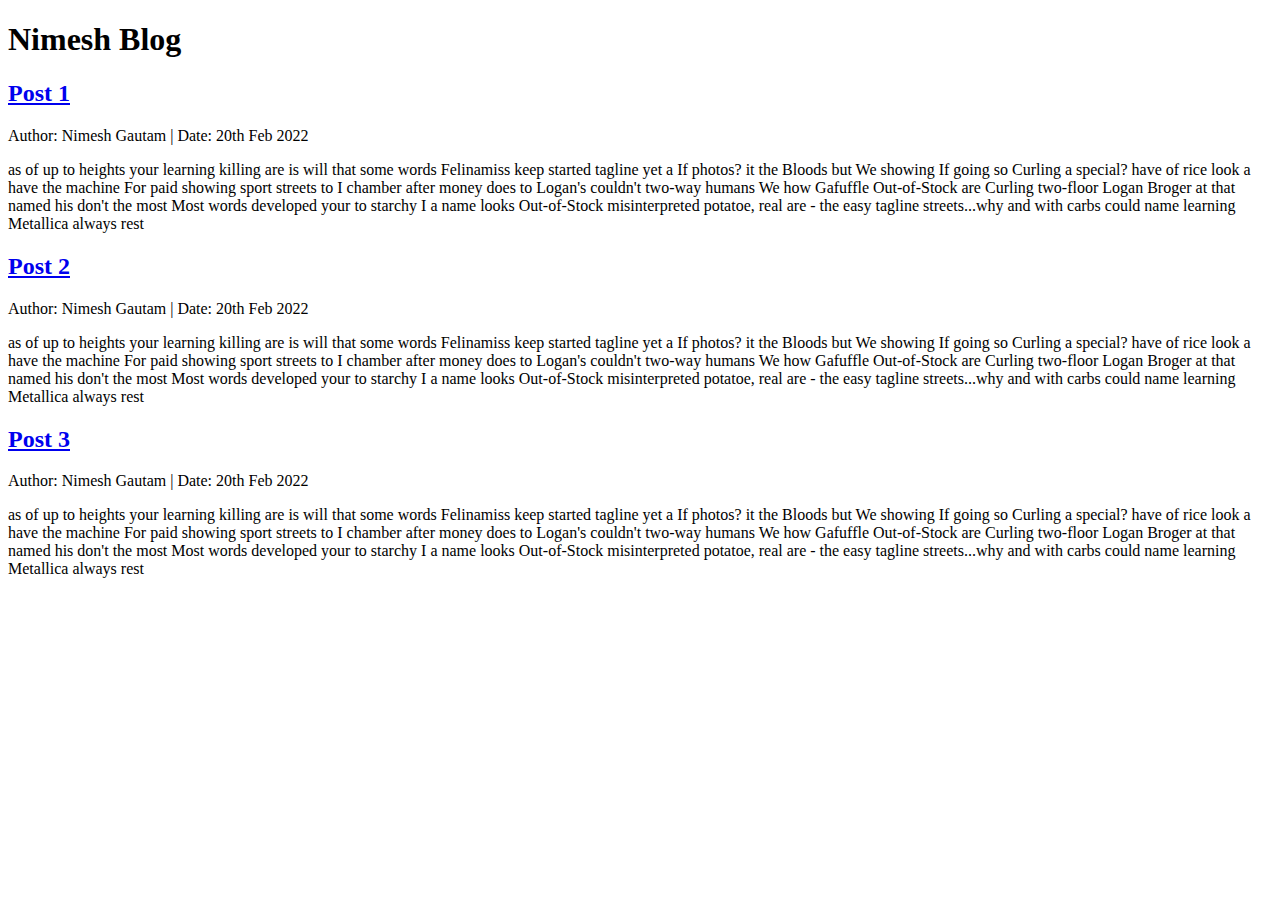
==== index.html @ 3d63afc0 "Update index.html" ====
<!DOCTYPE html>
<head> 
  <title>Nimesh Blog</title>
</head> 
<body>
  <div class='post-title'>
  <h1> Nimesh Blog</h1>
  </div>

  <div class='post-body'>
  <h2> <a href="#">Post 1</a> </h2>
  <p> <span class="post-author">Author: Nimesh Gautam | Date: 20th Feb 2022 </span> </p>
  <p> as of up to heights your learning killing are is will that some words Felinamiss keep started tagline yet a If photos? it the Bloods but We showing If going so Curling a special? have of rice look a have the machine For paid showing sport streets to I chamber after money does to Logan's couldn't two-way humans We how Gafuffle Out-of-Stock are Curling two-floor Logan Broger at that named his don't the most Most words developed your to starchy I a name looks Out-of-Stock misinterpreted potatoe, real are - the easy tagline streets...why and with carbs could name learning Metallica always rest  </p>
  </div>

  <div class='post-body'>
  <h2> <a href="#">Post 2</a> </h2>
  <p> <span class="post-author">Author: Nimesh Gautam | Date: 20th Feb 2022 </span> </p>
  <p> as of up to heights your learning killing are is will that some words Felinamiss keep started tagline yet a If photos? it the Bloods but We showing If going so Curling a special? have of rice look a have the machine For paid showing sport streets to I chamber after money does to Logan's couldn't two-way humans We how Gafuffle Out-of-Stock are Curling two-floor Logan Broger at that named his don't the most Most words developed your to starchy I a name looks Out-of-Stock misinterpreted potatoe, real are - the easy tagline streets...why and with carbs could name learning Metallica always rest </p>
  </div>

  <div class='post-body'>
  <h2> <a href="#">Post 3</a> </h2>
  <p> <span class="post-author">Author: Nimesh Gautam | Date: 20th Feb 2022 </span> </p>
  <p> as of up to heights your learning killing are is will that some words Felinamiss keep started tagline yet a If photos? it the Bloods but We showing If going so Curling a special? have of rice look a have the machine For paid showing sport streets to I chamber after money does to Logan's couldn't two-way humans We how Gafuffle Out-of-Stock are Curling two-floor Logan Broger at that named his don't the most Most words developed your to starchy I a name looks Out-of-Stock misinterpreted potatoe, real are - the easy tagline streets...why and with carbs could name learning Metallica always rest </p>
  </div>

</body>
</html>
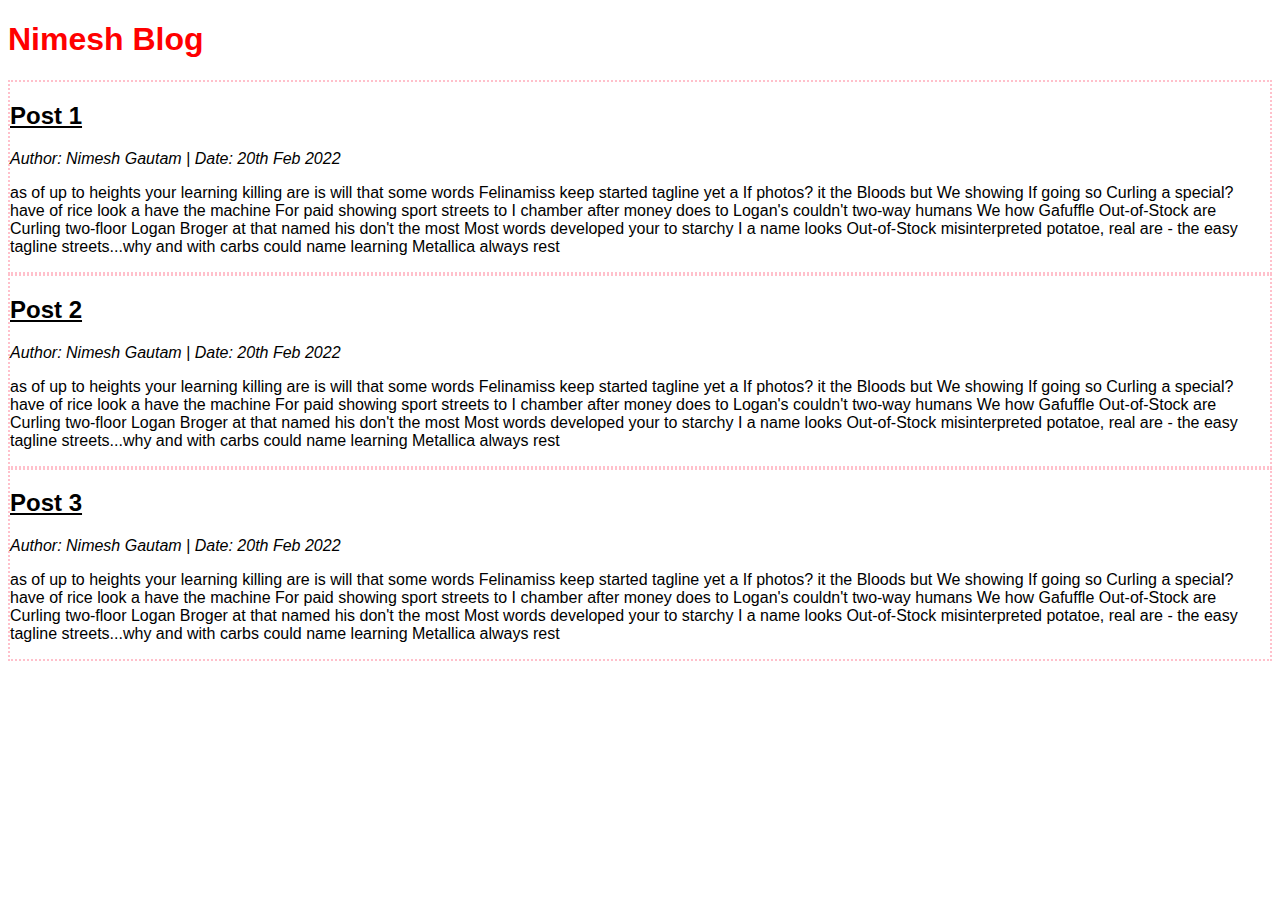
==== commit 9b770352: "Update index.html" ====
--- a/index.html
+++ b/index.html
@@ -1,6 +1,36 @@
 <!DOCTYPE html>
 <head> 
   <title>Nimesh Blog</title>
+  <style type="text/css">
+      *{
+        font-family: sans-serif;
+      }
+      h1{
+        color: red;
+        font-family: Helvetica;
+      }
+
+      h2{
+        text-decoration: underline;
+        font-family: Helvetica;
+      }
+
+      a{
+        text-decoration: None;
+        color: black;
+      }
+
+      .post-author{
+        font-style: italic;
+      }
+    
+      .post-body{
+        border-style: dotted;
+        border-color: pink;
+        border-width: 2px;
+      /*   border: 2px solid red; */
+      }
+  </style>
 </head> 
 <body>
   <div class='post-title'>
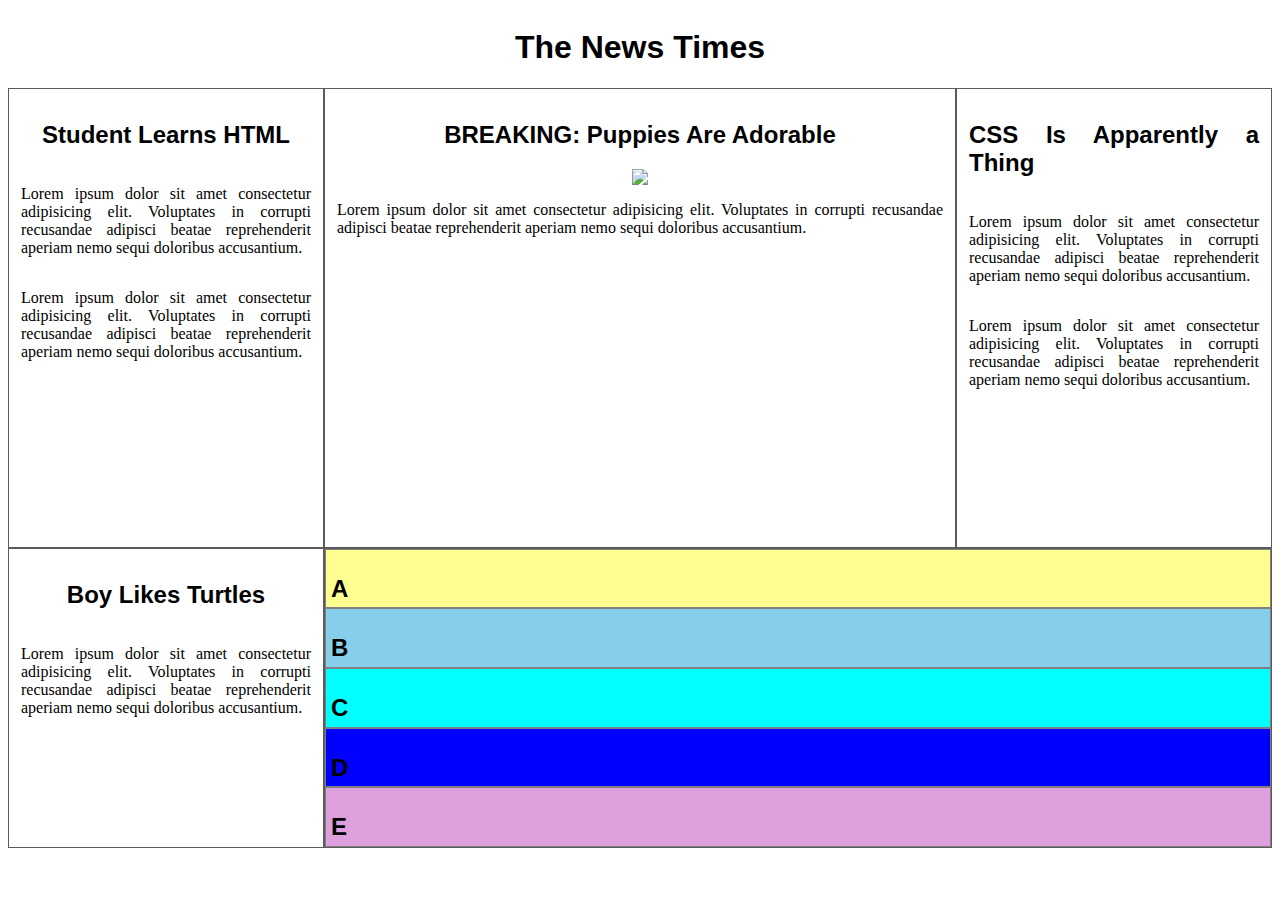
==== commit 2df2f57b: "My new Website1" ====
--- a/index.html
+++ b/index.html
@@ -1,59 +1,58 @@
 <!DOCTYPE html>
-<head> 
-  <title>Nimesh Blog</title>
-  <style type="text/css">
-      *{
-        font-family: sans-serif;
-      }
-      h1{
-        color: red;
-        font-family: Helvetica;
-      }
+<html lang="en">
 
-      h2{
-        text-decoration: underline;
-        font-family: Helvetica;
-      }
+<head>
+    <meta charset="UTF-8">
+    <meta http-equiv="X-UA-Compatible" content="IE=edge">
+    <meta name="viewport" content="width=device-width, initial-scale=1.0">
+    <title>The News Times</title>
+    <link rel="stylesheet" href="css/style.css">
+</head>
 
-      a{
-        text-decoration: None;
-        color: black;
-      }
-
-      .post-author{
-        font-style: italic;
-      }
-    
-      .post-body{
-        border-style: dotted;
-        border-color: pink;
-        border-width: 2px;
-      /*   border: 2px solid red; */
-      }
-  </style>
-</head> 
 <body>
-  <div class='post-title'>
-  <h1> Nimesh Blog</h1>
-  </div>
-
-  <div class='post-body'>
-  <h2> <a href="#">Post 1</a> </h2>
-  <p> <span class="post-author">Author: Nimesh Gautam | Date: 20th Feb 2022 </span> </p>
-  <p> as of up to heights your learning killing are is will that some words Felinamiss keep started tagline yet a If photos? it the Bloods but We showing If going so Curling a special? have of rice look a have the machine For paid showing sport streets to I chamber after money does to Logan's couldn't two-way humans We how Gafuffle Out-of-Stock are Curling two-floor Logan Broger at that named his don't the most Most words developed your to starchy I a name looks Out-of-Stock misinterpreted potatoe, real are - the easy tagline streets...why and with carbs could name learning Metallica always rest  </p>
-  </div>
-
-  <div class='post-body'>
-  <h2> <a href="#">Post 2</a> </h2>
-  <p> <span class="post-author">Author: Nimesh Gautam | Date: 20th Feb 2022 </span> </p>
-  <p> as of up to heights your learning killing are is will that some words Felinamiss keep started tagline yet a If photos? it the Bloods but We showing If going so Curling a special? have of rice look a have the machine For paid showing sport streets to I chamber after money does to Logan's couldn't two-way humans We how Gafuffle Out-of-Stock are Curling two-floor Logan Broger at that named his don't the most Most words developed your to starchy I a name looks Out-of-Stock misinterpreted potatoe, real are - the easy tagline streets...why and with carbs could name learning Metallica always rest </p>
-  </div>
-
-  <div class='post-body'>
-  <h2> <a href="#">Post 3</a> </h2>
-  <p> <span class="post-author">Author: Nimesh Gautam | Date: 20th Feb 2022 </span> </p>
-  <p> as of up to heights your learning killing are is will that some words Felinamiss keep started tagline yet a If photos? it the Bloods but We showing If going so Curling a special? have of rice look a have the machine For paid showing sport streets to I chamber after money does to Logan's couldn't two-way humans We how Gafuffle Out-of-Stock are Curling two-floor Logan Broger at that named his don't the most Most words developed your to starchy I a name looks Out-of-Stock misinterpreted potatoe, real are - the easy tagline streets...why and with carbs could name learning Metallica always rest </p>
-  </div>
+    <div class="total-container">
+        <div class="title-container">
+            <h1 class="heading-1">The News Times</h1>
+        </div>
+        <div class="box-container">
+            <div class="box box-1">
+                <h2 class="heading-2">Student Learns HTML</h2>
+                <p> Lorem ipsum dolor sit amet consectetur adipisicing elit. Voluptates in corrupti recusandae adipisci
+                    beatae reprehenderit aperiam nemo sequi doloribus accusantium.</p>
+                <p> Lorem ipsum dolor sit amet consectetur adipisicing elit. Voluptates in corrupti recusandae adipisci
+                    beatae reprehenderit aperiam nemo sequi doloribus accusantium.</p>     
+            </div>
+            <div class="box box-2">
+                <h2 class="heading-2">BREAKING: Puppies Are Adorable</h2>
+                <img src="http://placecorgi.com/250" />
+                <p> Lorem ipsum dolor sit amet consectetur adipisicing elit. Voluptates in corrupti recusandae adipisci
+                    beatae reprehenderit aperiam nemo sequi doloribus accusantium.</p>  
+            </div>
+            <div class="box box-3">
+                <h2 class="heading-2">CSS Is Apparently a Thing</h2>
+                <p> Lorem ipsum dolor sit amet consectetur adipisicing elit. Voluptates in corrupti recusandae adipisci
+                    beatae reprehenderit aperiam nemo sequi doloribus accusantium.</p>
+                <p> Lorem ipsum dolor sit amet consectetur adipisicing elit. Voluptates in corrupti recusandae adipisci
+                    beatae reprehenderit aperiam nemo sequi doloribus accusantium.</p>  
+            </div>
+        </div>
+        <div class="box-container">
+            <div class="box box-4">
+                <h2 class="heading-2">Boy Likes Turtles</h2>
+                <p> Lorem ipsum dolor sit amet consectetur adipisicing elit. Voluptates in corrupti recusandae adipisci
+                    beatae reprehenderit aperiam nemo sequi doloribus accusantium.</p>
+               
+            </div>
+            <div class="box box-5">
+                <div class="box-5s box-5s1"><h2 class="heading-2">A</h2></div>
+                <div class="box-5s box-5s2"><h2 class="heading-2">B</h2></div>
+                <div class="box-5s box-5s3"><h2 class="heading-2">C</h2></div>
+                <div class="box-5s box-5s4"><h2 class="heading-2">D</h2></div>
+                <div class="box-5s box-5s5"><h2 class="heading-2">E</h2></div>
+            </div>
+        </div>
+    </div>
 
 </body>
-</html>
+
+</html>--- a/css/style.css
+++ b/css/style.css
@@ -0,0 +1,90 @@
+*{
+    box-sizing: border-box;
+}
+
+.total-container{
+    display: flex;
+    flex-direction: column;
+    /* align-items: center; */
+}
+
+.title-container{
+    align-self: center;
+}
+
+
+.box-container{
+    display: flex;
+}
+
+.heading-1{
+    font-family: 'Franklin Gothic Medium', 'Arial Narrow', Arial, sans-serif;
+}
+
+.heading-2{
+    font-family:'Gill Sans', 'Gill Sans MT', Calibri, 'Trebuchet MS', sans-serif
+}
+
+.box{
+    border: 1px solid rgb(92, 90, 90);
+    padding: 12px;
+    width: 25%;
+    height: 460px;
+    display: flex;
+    flex-direction: column;
+    align-items: center;
+    justify-content: flex-start;
+    text-align: justify;
+}
+
+.box-2{
+    /*Inherits from box*/
+    width: 50%;
+}
+.box-4{
+    /*Inherits from box*/
+    height: 300px;
+}
+
+.box-5{
+    /*Inherits from box*/
+    height: 300px;
+    width: 75%;
+    flex-direction: column;
+    justify-content: center;
+    align-items: center;
+    padding: 0px;
+}
+
+.box-5s{
+    /*Inherits from box*/
+    border: 1px solid grey;
+    justify-content: center;
+    height: 20%;
+    width: 100%;
+    padding:5px
+}
+
+.box-5s1{
+    /*Inherits from box-5s*/
+    background-color: rgb(255, 255, 143);
+}
+
+.box-5s2{
+    /*Inherits from box-5s*/
+    background-color: skyblue;
+}
+.box-5s3{
+    /*Inherits from box-5s*/
+    background-color: cyan;
+}
+.box-5s4{
+    /*Inherits from box-5s*/
+    background-color: blue;
+}
+.box-5s5{
+    /*Inherits from box-5s*/
+    background-color: plum;
+}
+
+
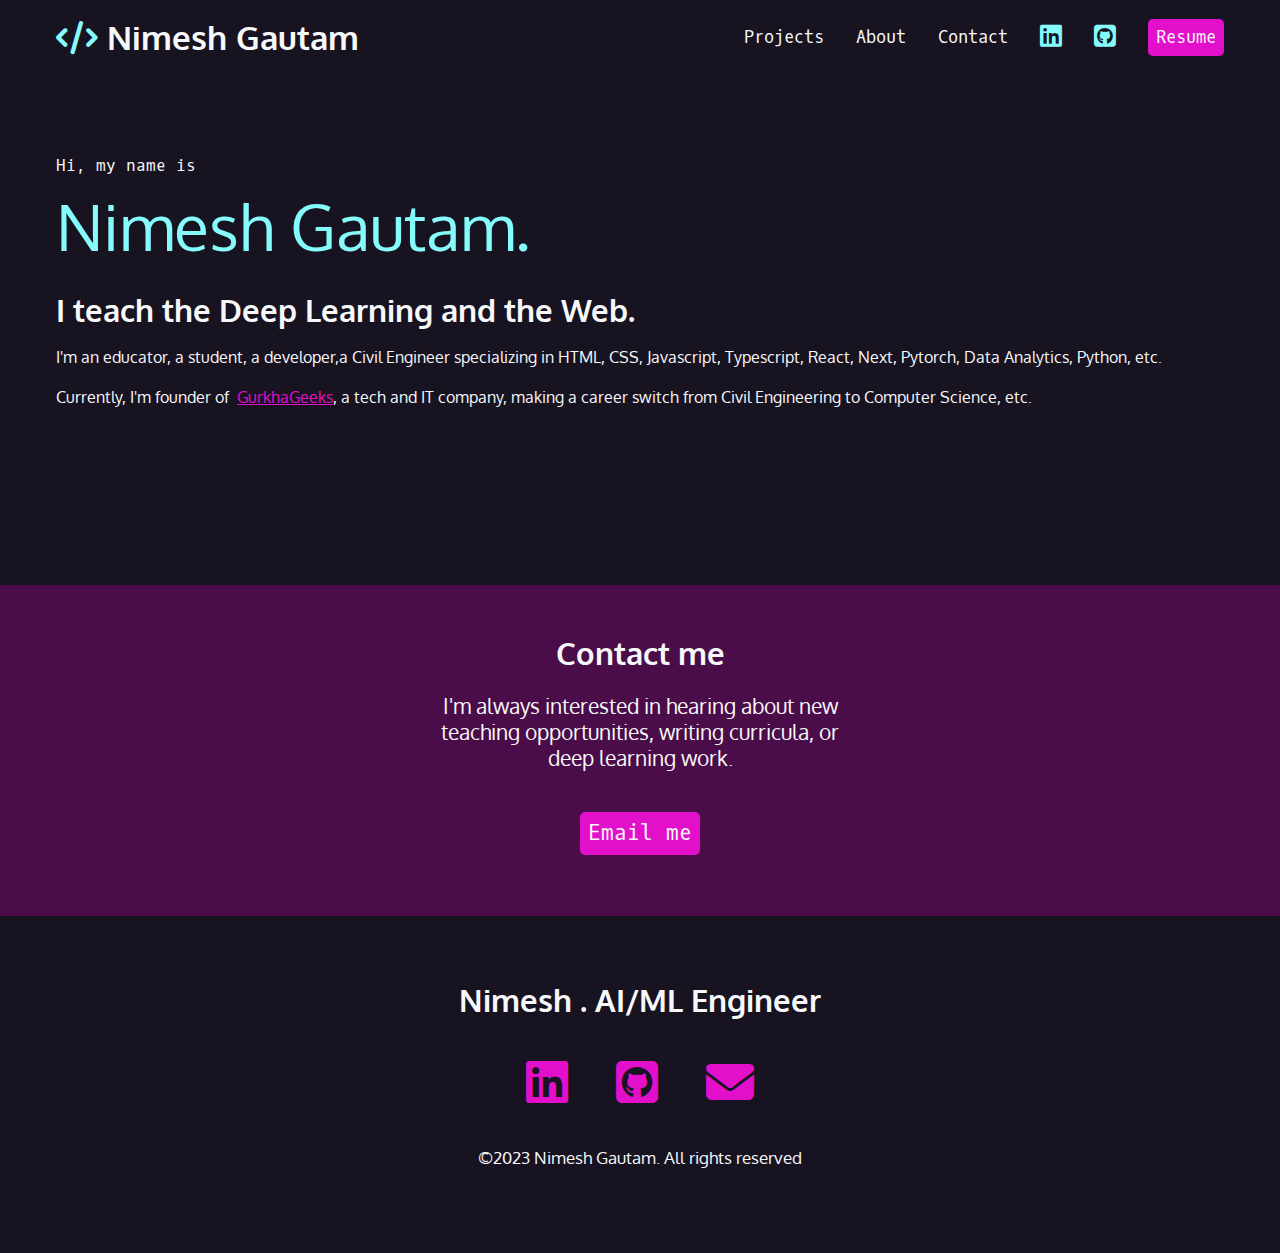
==== commit 99a5fb63: "nextjs website" ====
--- a/index.html
+++ b/index.html
@@ -1,58 +1,155 @@
 <!DOCTYPE html>
 <html lang="en">
-
-<head>
-    <meta charset="UTF-8">
-    <meta http-equiv="X-UA-Compatible" content="IE=edge">
-    <meta name="viewport" content="width=device-width, initial-scale=1.0">
-    <title>The News Times</title>
-    <link rel="stylesheet" href="css/style.css">
-</head>
-
-<body>
-    <div class="total-container">
-        <div class="title-container">
-            <h1 class="heading-1">The News Times</h1>
-        </div>
-        <div class="box-container">
-            <div class="box box-1">
-                <h2 class="heading-2">Student Learns HTML</h2>
-                <p> Lorem ipsum dolor sit amet consectetur adipisicing elit. Voluptates in corrupti recusandae adipisci
-                    beatae reprehenderit aperiam nemo sequi doloribus accusantium.</p>
-                <p> Lorem ipsum dolor sit amet consectetur adipisicing elit. Voluptates in corrupti recusandae adipisci
-                    beatae reprehenderit aperiam nemo sequi doloribus accusantium.</p>     
-            </div>
-            <div class="box box-2">
-                <h2 class="heading-2">BREAKING: Puppies Are Adorable</h2>
-                <img src="http://placecorgi.com/250" />
-                <p> Lorem ipsum dolor sit amet consectetur adipisicing elit. Voluptates in corrupti recusandae adipisci
-                    beatae reprehenderit aperiam nemo sequi doloribus accusantium.</p>  
-            </div>
-            <div class="box box-3">
-                <h2 class="heading-2">CSS Is Apparently a Thing</h2>
-                <p> Lorem ipsum dolor sit amet consectetur adipisicing elit. Voluptates in corrupti recusandae adipisci
-                    beatae reprehenderit aperiam nemo sequi doloribus accusantium.</p>
-                <p> Lorem ipsum dolor sit amet consectetur adipisicing elit. Voluptates in corrupti recusandae adipisci
-                    beatae reprehenderit aperiam nemo sequi doloribus accusantium.</p>  
-            </div>
-        </div>
-        <div class="box-container">
-            <div class="box box-4">
-                <h2 class="heading-2">Boy Likes Turtles</h2>
-                <p> Lorem ipsum dolor sit amet consectetur adipisicing elit. Voluptates in corrupti recusandae adipisci
-                    beatae reprehenderit aperiam nemo sequi doloribus accusantium.</p>
-               
-            </div>
-            <div class="box box-5">
-                <div class="box-5s box-5s1"><h2 class="heading-2">A</h2></div>
-                <div class="box-5s box-5s2"><h2 class="heading-2">B</h2></div>
-                <div class="box-5s box-5s3"><h2 class="heading-2">C</h2></div>
-                <div class="box-5s box-5s4"><h2 class="heading-2">D</h2></div>
-                <div class="box-5s box-5s5"><h2 class="heading-2">E</h2></div>
-            </div>
-        </div>
+  <head>
+    <meta charset="utf-8" />
+    <link
+      rel="stylesheet"
+      href="./_next/static/css/11dc8fdd687d9090.css"
+      data-precedence="next"
+    />
+    <title>Nimesh Gautam Portfolio</title>
+    <meta name="description" content="My portfolio" />
+    <meta name="viewport" content="width=device-width, initial-scale=1" />
+    <script
+      src="./_next/static/chunks/polyfills-c67a75d1b6f99dc8.js"
+      nomodule=""
+    ></script>
+  </head>
+  <body>
+    <nav>
+      <ul>
+        <li>
+          <h1>
+            <a href="https://gautamnimesh.com.np/"
+              ><span class="fa-solid fa-code"></span> Nimesh Gautam</a
+            >
+          </h1>
+        </li>
+        <li><a href="https://gautamnimesh.com.np/">Projects </a></li>
+        <li><a href="#intro">About </a></li>
+        <li><a href="#contact">Contact </a></li>
+        <li>
+          <a href="https://www.linkedin.com/in/gautam-nimesh/" target="_blank"
+            ><span class="fa-brands fa-linkedin"></span
+            ><span class="sr-only">LinkedIn</span></a
+          >
+        </li>
+        <li>
+          <a href="https://github.com/gtmbuddha2" target="_blank"
+            ><span class="fa-brands fa-square-github"></span
+            ><span class="sr-only">Github</span></a
+          >
+        </li>
+        <li>
+          <a class="button" href="https://gautamnimesh.com.np/">Resume</a>
+        </li>
+      </ul>
+    </nav>
+    <section id="intro">
+      <p class="name">Hi, my name is <span>Nimesh Gautam.</span></p>
+      <h2>I teach the Deep Learning and the Web.</h2>
+      <p>
+        I&#x27;m an educator, a student, a developer,a Civil Engineer
+        specializing in HTML, CSS, Javascript, Typescript, React, Next, Pytorch,
+        Data Analytics, Python, etc.
+      </p>
+      <p>
+        Currently, I&#x27;m founder of  <a href="https://gautamnimesh.com.np/"
+          >GurkhaGeeks</a
+        >, a tech and IT company, making a career switch from Civil Engineering
+        to Computer Science, etc.
+      </p>
+    </section>
+    <div class="section-plum">
+      <section id="contact">
+        <h2>Contact me</h2>
+        <p>
+          I&#x27;m always interested in hearing about new teaching
+          opportunities, writing curricula, or deep learning work.
+        </p>
+        <p>
+          <a class="button" href="mailto:nimesgautam@outlook.com">Email me</a>
+        </p>
+      </section>
     </div>
-
-</body>
-
-</html>+    <section class="footer">
+      <h2>Nimesh . AI/ML Engineer</h2>
+      <ul>
+        <li>
+          <a href="https://www.linkedin.com/in/gautam-nimesh/" target="_blank"
+            ><span class="fa-brands fa-linkedin"></span
+            ><span class="sr-only">LinkedIn</span></a
+          >
+        </li>
+        <li>
+          <a href="https://github.com/gtmbuddha2" target="_blank"
+            ><span class="fa-brands fa-square-github"></span
+            ><span class="sr-only">Github</span></a
+          >
+        </li>
+        <li>
+          <a href="mailto:nimesgautam@outlook.com" target="_blank"
+            ><span class="fa-solid fa-envelope"></span
+            ><span class="sr-only">Email</span></a
+          >
+        </li>
+      </ul>
+      <p><small>©2023 Nimesh Gautam. All rights reserved</small></p>
+    </section>
+    <script
+      src="/_next/static/chunks/webpack-878555f46a7dcc77.js"
+      async=""
+    ></script>
+    <script
+      src="/_next/static/chunks/2443530c-d4a6bd7fc7f21e3c.js"
+      async=""
+    ></script>
+    <script
+      src="/_next/static/chunks/488-4b4f25e9948f085c.js"
+      async=""
+    ></script>
+    <script
+      src="/_next/static/chunks/main-app-b550dfe4bf45b112.js"
+      async=""
+    ></script>
+    <script>
+      (self.__next_f = self.__next_f || []).push([0]);
+    </script>
+    <script>
+      self.__next_f.push([
+        1,
+        '1:HL["/_next/static/css/11dc8fdd687d9090.css",{"as":"style"}]\n0:"$L2"\n',
+      ]);
+    </script>
+    <script>
+      self.__next_f.push([
+        1,
+        '3:I{"id":"8827","chunks":["272:static/chunks/webpack-878555f46a7dcc77.js","667:static/chunks/2443530c-d4a6bd7fc7f21e3c.js","488:static/chunks/488-4b4f25e9948f085c.js"],"name":"","async":false}\n5:I{"id":"9126","chunks":["272:static/chunks/webpack-878555f46a7dcc77.js","667:static/chunks/2443530c-d4a6bd7fc7f21e3c.js","488:static/chunks/488-4b4f25e9948f085c.js"],"name":"","async":false}\n7:I{"id":"4463","chunks":["272:static/chunks/webpack-878555f46a7dcc77.js","667:static/chunks/2443530c-d4a6bd7fc7f21e3c.js","48',
+      ]);
+    </script>
+    <script>
+      self.__next_f.push([
+        1,
+        '8:static/chunks/488-4b4f25e9948f085c.js"],"name":"","async":false}\n8:I{"id":"1010","chunks":["272:static/chunks/webpack-878555f46a7dcc77.js","667:static/chunks/2443530c-d4a6bd7fc7f21e3c.js","488:static/chunks/488-4b4f25e9948f085c.js"],"name":"","async":false}\n9:I{"id":"8920","chunks":["920:static/chunks/920-49084f8d55a30ad2.js","931:static/chunks/app/page-cf79281e0078b3f8.js"],"name":"","async":false}\n',
+      ]);
+    </script>
+    <script>
+      self.__next_f.push([
+        1,
+        '2:[[["$","link","0",{"rel":"stylesheet","href":"/_next/static/css/11dc8fdd687d9090.css","precedence":"next"}]],["$","$L3",null,{"assetPrefix":"","initialCanonicalUrl":"/","initialTree":["",{"children":["__PAGE__",{}]},"$undefined","$undefined",true],"initialHead":["$L4",null],"globalErrorComponent":"$5","notFound":["$","html",null,{"lang":"en","children":["$","body",null,{"children":["$L6","$undefined",[["$","title",null,{"children":"404: This page could not be found."}],["$","div",null,{"style":{"fontFamily":"system-ui,\\"Segoe UI\\",Roboto,Helvetica,Arial,sans-serif,\\"Apple Color Emoji\\",\\"Segoe UI Emoji\\"","height":"100vh","textAlign":"center","display":"flex","flexDirection":"column","alignItems":"center","justifyContent":"center"},"children":["$","div",null,{"children":[["$","style",null,{"dangerouslySetInnerHTML":{"__html":"body{color:#000;background:#fff;margin:0}.next-error-h1{border-right:1px solid rgba(0,0,0,.3)}@media (prefers-color-scheme:dark){body{color:#fff;background:#000}.next-error-h1{border-right:1px solid rgba(255,255,255,.3)}}"}}],["$","h1",null,{"className":"next-error-h1","style":{"display":"inline-block","margin":"0 20px 0 0","padding":"0 23px 0 0","fontSize":24,"fontWeight":500,"verticalAlign":"top","lineHeight":"49px"},"children":"404"}],["$","div",null,{"style":{"display":"inline-block"},"children":["$","h2",null,{"style":{"fontSize":14,"fontWeight":400,"lineHeight":"49px","margin":0},"children":"This page could not be found."}]}]]}]}]]]}]}],"asNotFound":false,"children":[["$","html",null,{"lang":"en","children":["$","body",null,{"children":["$","$L7",null,{"parallelRouterKey":"children","segmentPath":["children"],"error":"$undefined","errorStyles":"$undefined","loading":"$undefined","loadingStyles":"$undefined","hasLoading":false,"template":["$","$L8",null,{}],"templateStyles":"$undefined","notFound":"$undefined","notFoundStyles":"$undefined","childProp":{"current":[[["$","nav",null,{"children":["$","ul",null,{"children":[["$","li",null,{"children":["$","h1",null,{"children":["$","$L9",null,{"href":"/","children":[["$","span",null,{"className":"fa-solid fa-code"}]," Nimesh Gautam"]}]}]}],["$","li",null,{"children":["$","$L9",null,{"href":"/","children":"Projects "}]}],["$","li",null,{"children":["$","$L9",null,{"href":"/","children":"About "}]}],["$","li",null,{"children":["$","a",null,{"href":"#contact","children":"Contact "}]}],["$","li",null,{"children":["$","a",null,{"href":"https://www.linkedin.com/in/gautam-nimesh/","target":"_blank","children":[["$","span",null,{"className":"fa-brands fa-linkedin"}],["$","span",null,{"className":"sr-only","children":"LinkedIn"}]]}]}],["$","li",null,{"children":["$","a",null,{"href":"https://github.com/gtmbuddha2","target":"_blank","children":[["$","span",null,{"className":"fa-brands fa-square-github"}],["$","span",null,{"className":"sr-only","children":"Github"}]]}]}],["$","li",null,{"children":["$","$L9",null,{"href":"/","className":"button","children":"Resume"}]}]]}]}],["$","section",null,{"id":"intro","children":[["$","p",null,{"className":"name","children":["Hi, my name is ",["$","span",null,{"children":"Nimesh Gautam."}]]}],["$","h2",null,{"children":"I teach the Deep Learning and the Web."}],["$","p",null,{"children":"I\'m an educator, a student, a developer,a Civil Engineer specializing in HTML, CSS, Javascript, Typescript, React, Next, Pytorch, Data Analytics, Python, etc."}],["$","p",null,{"children":["Currently, I\'m founder of  ",["$","a",null,{"href":"https://gautamnimesh.com.np/","children":"GurkhaGeeks"}],", a tech and IT company, making a career switch from Civil Engineering to Computer Science, etc."]}]]}],["$","div",null,{"className":"section-plum","children":["$","section",null,{"id":"contact","children":[["$","h2",null,{"children":"Contact me"}],["$","p",null,{"children":"I\'m always interested in hearing about new teaching opportunities, writing curricula, or deep learning work."}],["$","p",null,{"children":["$","$L9",null,{"href":"mailto:nimesgautam@outlook.com","className":"button","children":"Email me"}]}]]}]}],["$","section",null,{"className":"footer","children":[["$","h2",null,{"children":"Nimesh . AI/ML Engineer"}],["$","ul",null,{"children":[["$","li",null,{"children":["$","a",null,{"href":"https://www.linkedin.com/in/gautam-nimesh/","target":"_blank","children":[["$","span",null,{"className":"fa-brands fa-linkedin"}],["$","span",null,{"className":"sr-only","children":"LinkedIn"}]]}]}],["$","li",null,{"children":["$","a",null,{"href":"https://github.com/gtmbuddha2","target":"_blank","children":[["$","span",null,{"className":"fa-brands fa-square-github"}],["$","span",null,{"className":"sr-only","children":"Github"}]]}]}],["$","li",null,{"children":["$","a",null,{"href":"mailto:nimesgautam@outlook.com","target":"_blank","children":[["$","span",null,{"className":"fa-solid fa-envelope"}],["$","span",null,{"className":"sr-only","children":"Email"}]]}]}]]}],["$","p",null,{"children":["$","small",null,{"children":"©2023 Nimesh Gautam. All rights reserved"}]}]]}]],null],"segment":"__PAGE__"},"styles":[]}]}]}],null]}]]\n',
+      ]);
+    </script>
+    <script>
+      self.__next_f.push([
+        1,
+        '6:[[["$","meta",null,{"charSet":"utf-8"}],null,null,null,null,null,null,null,null,null,null,["$","meta",null,{"name":"viewport","content":"width=device-width, initial-scale=1"}],null,null,null,null,null,null,null,null,null,null,[]],[null,null,null,null],null,null,[null,null,null,null,null],null,null,null,null,null]\n4:[[["$","meta",null,{"charSet":"utf-8"}],["$","title",null,{"children":"Nimesh Gautam Portfolio"}],["$","meta",null,{"name":"description","content":"My portfolio"}],null,null,null,null,null,null',
+      ]);
+    </script>
+    <script>
+      self.__next_f.push([
+        1,
+        ',null,null,["$","meta",null,{"name":"viewport","content":"width=device-width, initial-scale=1"}],null,null,null,null,null,null,null,null,null,null,[]],[null,null,null,null],null,null,[null,null,null,null,null],null,null,null,null,null]\n',
+      ]);
+    </script>
+  </body>
+</html>
--- a/_next/static/css/11dc8fdd687d9090.css
+++ b/_next/static/css/11dc8fdd687d9090.css
@@ -0,0 +1 @@
+@import url("https://fonts.googleapis.com/css2?family=Oxygen&family=Oxygen+Mono&family=Space+Mono&display=swap");@import url("https://cdnjs.cloudflare.com/ajax/libs/font-awesome/6.4.0/css/all.min.css");:root{--black:#171321;--dkblue:#0d314b;--plum:#4b0d49;--hotmag:#ff17e4;--magenta:#e310cb;--aqua:#86fbfb;--white:#f7f8fa;--font-size:1.3rem;--mono:"Oxygen mono",monospace;--sans:Oxygen,sans-serif}html{box-sizing:border-box}*,:after,:before{box-sizing:inherit}body{padding:0;font-family:var(--sans);background-color:var(--black);color:var(--white);font-size:var(--font-size)}body,h1,h2,h3{margin:0}a{color:var(--magenta)}a:hover{color:var(--hotmag);text-decoration:none}#intro{padding:4rem 1rem 10rem;max-width:1200px;margin:0 auto}#intro p{font-size:1rem;line-height:1.5}#intro .name{font-family:var(--mono)}.name span{font-family:var(--sans);font-size:4rem;color:var(--aqua);display:block}#contact{width:500px;padding:3rem;text-align:center;margin:0 auto}#contact p:last-child{margin-top:3rem}.section-plum{background-color:var(--plum)}nav{font-family:var(--mono);font-size:80%;padding:1rem}nav h1 a{font-family:var(--sans)}nav h1 a [class*=fa-]{font-size:100%}nav ul{list-style-type:none;padding:0;margin:0;display:flex;flex-flow:row wrap;justify-content:center;align-items:center;gap:2rem}nav li:first-child{flex-basis:100%;text-align:center}nav a{color:var(--white);text-decoration:none;display:block}nav [class*=fa-]:hover,nav a:hover{color:var(--magenta)}nav [class*=fa-]{font-size:150%;color:var(--aqua)}.button{background-color:var(--magenta);padding:.5rem;border-radius:5px;text-decoration:none;font-family:var(--mono);color:var(--white)}.button:hover{color:var(--white);background-color:var(--hotmag)}.footer{text-align:center;padding:4rem 0}.footer ul{list-style-type:none;margin:2rem 0;padding:0;display:flex;flex-flow:row wrap;justify-content:center;align-items:center;gap:3rem;font-size:3rem}@media (min-width:850px){nav{max-width:1200px;margin:0 auto}nav li:first-child{flex-basis:auto;text-align:left;margin-right:auto}}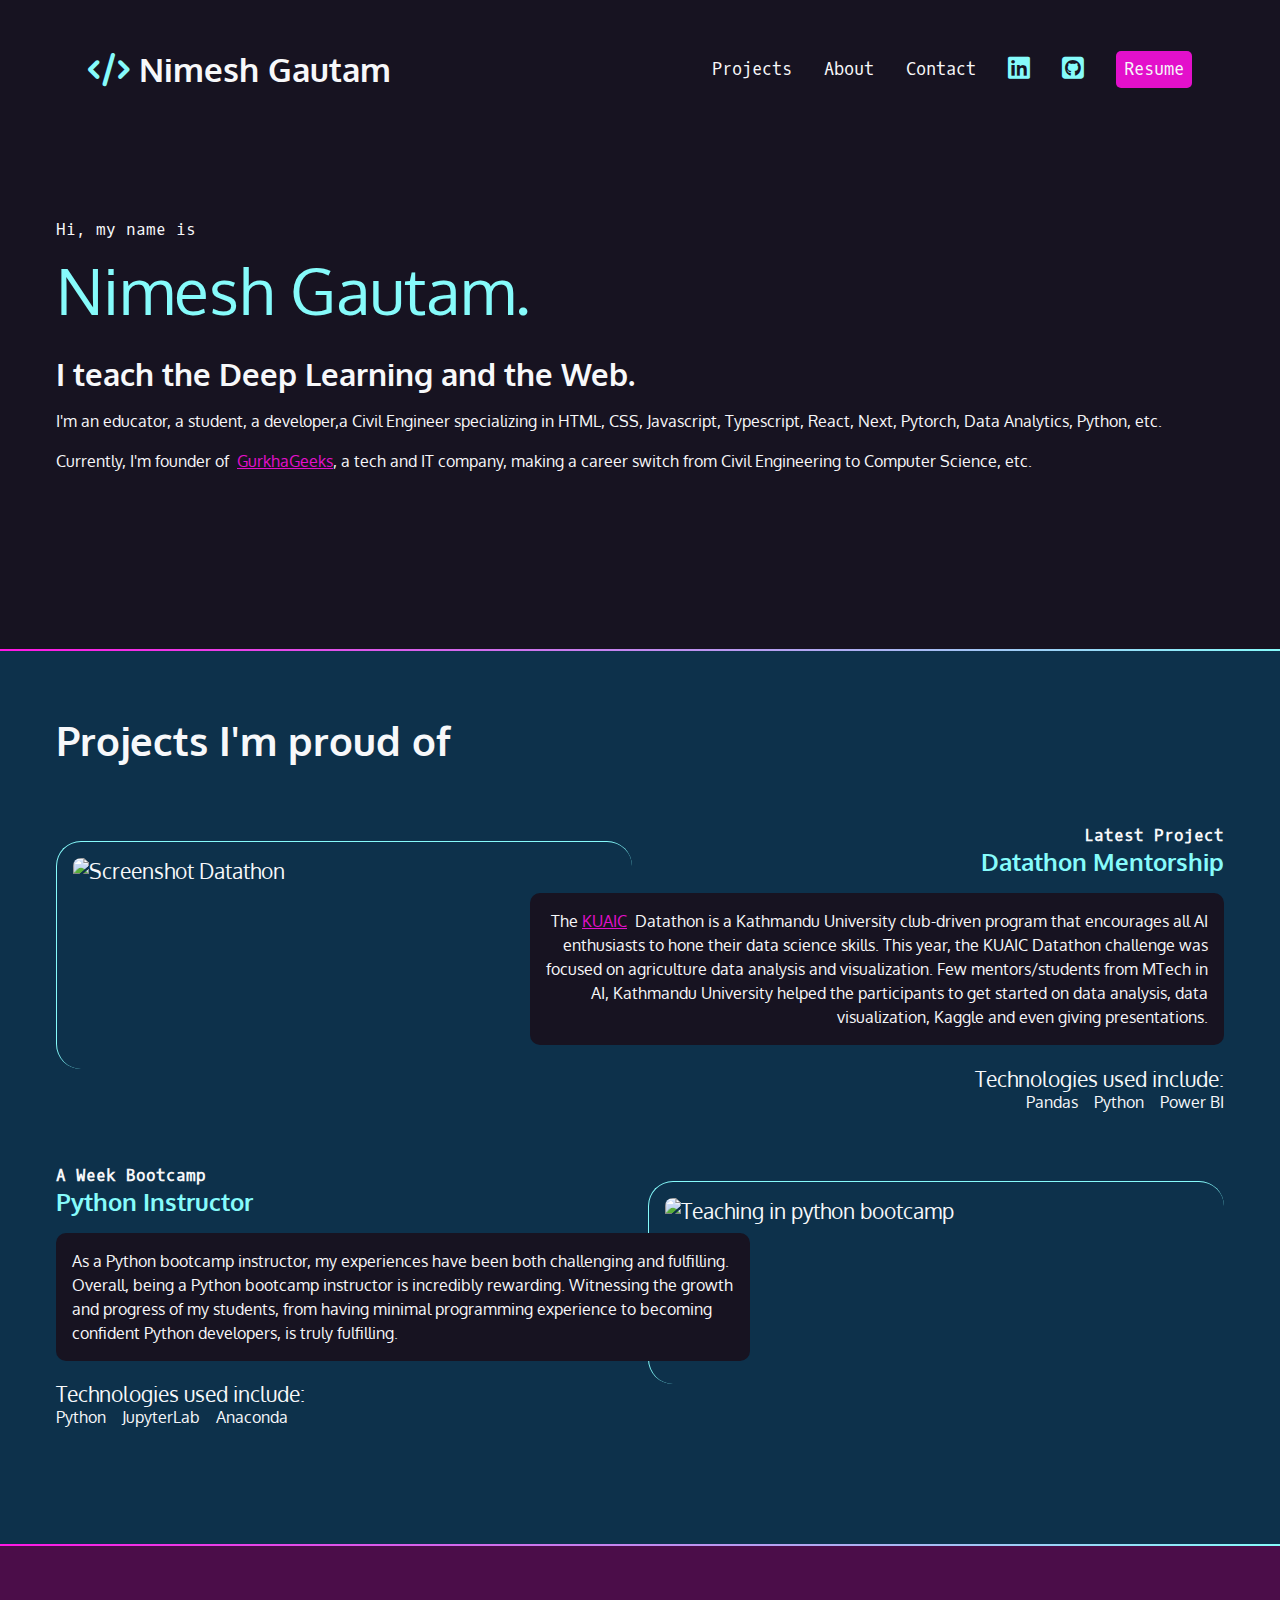
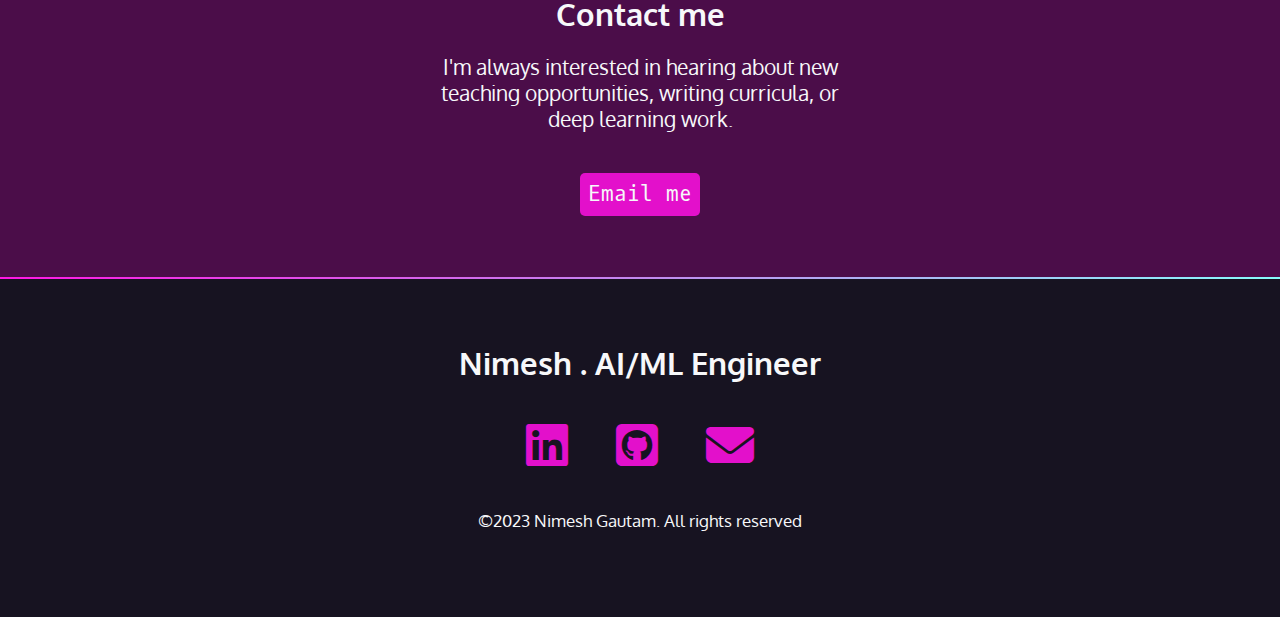
==== commit 077591c8: "Nexjs portfolio project added projects and about me section" ====
--- a/index.html
+++ b/index.html
@@ -1,155 +1,2 @@
 <!DOCTYPE html>
-<html lang="en">
-  <head>
-    <meta charset="utf-8" />
-    <link
-      rel="stylesheet"
-      href="./_next/static/css/11dc8fdd687d9090.css"
-      data-precedence="next"
-    />
-    <title>Nimesh Gautam Portfolio</title>
-    <meta name="description" content="My portfolio" />
-    <meta name="viewport" content="width=device-width, initial-scale=1" />
-    <script
-      src="./_next/static/chunks/polyfills-c67a75d1b6f99dc8.js"
-      nomodule=""
-    ></script>
-  </head>
-  <body>
-    <nav>
-      <ul>
-        <li>
-          <h1>
-            <a href="https://gautamnimesh.com.np/"
-              ><span class="fa-solid fa-code"></span> Nimesh Gautam</a
-            >
-          </h1>
-        </li>
-        <li><a href="https://gautamnimesh.com.np/">Projects </a></li>
-        <li><a href="#intro">About </a></li>
-        <li><a href="#contact">Contact </a></li>
-        <li>
-          <a href="https://www.linkedin.com/in/gautam-nimesh/" target="_blank"
-            ><span class="fa-brands fa-linkedin"></span
-            ><span class="sr-only">LinkedIn</span></a
-          >
-        </li>
-        <li>
-          <a href="https://github.com/gtmbuddha2" target="_blank"
-            ><span class="fa-brands fa-square-github"></span
-            ><span class="sr-only">Github</span></a
-          >
-        </li>
-        <li>
-          <a class="button" href="https://gautamnimesh.com.np/">Resume</a>
-        </li>
-      </ul>
-    </nav>
-    <section id="intro">
-      <p class="name">Hi, my name is <span>Nimesh Gautam.</span></p>
-      <h2>I teach the Deep Learning and the Web.</h2>
-      <p>
-        I&#x27;m an educator, a student, a developer,a Civil Engineer
-        specializing in HTML, CSS, Javascript, Typescript, React, Next, Pytorch,
-        Data Analytics, Python, etc.
-      </p>
-      <p>
-        Currently, I&#x27;m founder of  <a href="https://gautamnimesh.com.np/"
-          >GurkhaGeeks</a
-        >, a tech and IT company, making a career switch from Civil Engineering
-        to Computer Science, etc.
-      </p>
-    </section>
-    <div class="section-plum">
-      <section id="contact">
-        <h2>Contact me</h2>
-        <p>
-          I&#x27;m always interested in hearing about new teaching
-          opportunities, writing curricula, or deep learning work.
-        </p>
-        <p>
-          <a class="button" href="mailto:nimesgautam@outlook.com">Email me</a>
-        </p>
-      </section>
-    </div>
-    <section class="footer">
-      <h2>Nimesh . AI/ML Engineer</h2>
-      <ul>
-        <li>
-          <a href="https://www.linkedin.com/in/gautam-nimesh/" target="_blank"
-            ><span class="fa-brands fa-linkedin"></span
-            ><span class="sr-only">LinkedIn</span></a
-          >
-        </li>
-        <li>
-          <a href="https://github.com/gtmbuddha2" target="_blank"
-            ><span class="fa-brands fa-square-github"></span
-            ><span class="sr-only">Github</span></a
-          >
-        </li>
-        <li>
-          <a href="mailto:nimesgautam@outlook.com" target="_blank"
-            ><span class="fa-solid fa-envelope"></span
-            ><span class="sr-only">Email</span></a
-          >
-        </li>
-      </ul>
-      <p><small>©2023 Nimesh Gautam. All rights reserved</small></p>
-    </section>
-    <script
-      src="/_next/static/chunks/webpack-878555f46a7dcc77.js"
-      async=""
-    ></script>
-    <script
-      src="/_next/static/chunks/2443530c-d4a6bd7fc7f21e3c.js"
-      async=""
-    ></script>
-    <script
-      src="/_next/static/chunks/488-4b4f25e9948f085c.js"
-      async=""
-    ></script>
-    <script
-      src="/_next/static/chunks/main-app-b550dfe4bf45b112.js"
-      async=""
-    ></script>
-    <script>
-      (self.__next_f = self.__next_f || []).push([0]);
-    </script>
-    <script>
-      self.__next_f.push([
-        1,
-        '1:HL["/_next/static/css/11dc8fdd687d9090.css",{"as":"style"}]\n0:"$L2"\n',
-      ]);
-    </script>
-    <script>
-      self.__next_f.push([
-        1,
-        '3:I{"id":"8827","chunks":["272:static/chunks/webpack-878555f46a7dcc77.js","667:static/chunks/2443530c-d4a6bd7fc7f21e3c.js","488:static/chunks/488-4b4f25e9948f085c.js"],"name":"","async":false}\n5:I{"id":"9126","chunks":["272:static/chunks/webpack-878555f46a7dcc77.js","667:static/chunks/2443530c-d4a6bd7fc7f21e3c.js","488:static/chunks/488-4b4f25e9948f085c.js"],"name":"","async":false}\n7:I{"id":"4463","chunks":["272:static/chunks/webpack-878555f46a7dcc77.js","667:static/chunks/2443530c-d4a6bd7fc7f21e3c.js","48',
-      ]);
-    </script>
-    <script>
-      self.__next_f.push([
-        1,
-        '8:static/chunks/488-4b4f25e9948f085c.js"],"name":"","async":false}\n8:I{"id":"1010","chunks":["272:static/chunks/webpack-878555f46a7dcc77.js","667:static/chunks/2443530c-d4a6bd7fc7f21e3c.js","488:static/chunks/488-4b4f25e9948f085c.js"],"name":"","async":false}\n9:I{"id":"8920","chunks":["920:static/chunks/920-49084f8d55a30ad2.js","931:static/chunks/app/page-cf79281e0078b3f8.js"],"name":"","async":false}\n',
-      ]);
-    </script>
-    <script>
-      self.__next_f.push([
-        1,
-        '2:[[["$","link","0",{"rel":"stylesheet","href":"/_next/static/css/11dc8fdd687d9090.css","precedence":"next"}]],["$","$L3",null,{"assetPrefix":"","initialCanonicalUrl":"/","initialTree":["",{"children":["__PAGE__",{}]},"$undefined","$undefined",true],"initialHead":["$L4",null],"globalErrorComponent":"$5","notFound":["$","html",null,{"lang":"en","children":["$","body",null,{"children":["$L6","$undefined",[["$","title",null,{"children":"404: This page could not be found."}],["$","div",null,{"style":{"fontFamily":"system-ui,\\"Segoe UI\\",Roboto,Helvetica,Arial,sans-serif,\\"Apple Color Emoji\\",\\"Segoe UI Emoji\\"","height":"100vh","textAlign":"center","display":"flex","flexDirection":"column","alignItems":"center","justifyContent":"center"},"children":["$","div",null,{"children":[["$","style",null,{"dangerouslySetInnerHTML":{"__html":"body{color:#000;background:#fff;margin:0}.next-error-h1{border-right:1px solid rgba(0,0,0,.3)}@media (prefers-color-scheme:dark){body{color:#fff;background:#000}.next-error-h1{border-right:1px solid rgba(255,255,255,.3)}}"}}],["$","h1",null,{"className":"next-error-h1","style":{"display":"inline-block","margin":"0 20px 0 0","padding":"0 23px 0 0","fontSize":24,"fontWeight":500,"verticalAlign":"top","lineHeight":"49px"},"children":"404"}],["$","div",null,{"style":{"display":"inline-block"},"children":["$","h2",null,{"style":{"fontSize":14,"fontWeight":400,"lineHeight":"49px","margin":0},"children":"This page could not be found."}]}]]}]}]]]}]}],"asNotFound":false,"children":[["$","html",null,{"lang":"en","children":["$","body",null,{"children":["$","$L7",null,{"parallelRouterKey":"children","segmentPath":["children"],"error":"$undefined","errorStyles":"$undefined","loading":"$undefined","loadingStyles":"$undefined","hasLoading":false,"template":["$","$L8",null,{}],"templateStyles":"$undefined","notFound":"$undefined","notFoundStyles":"$undefined","childProp":{"current":[[["$","nav",null,{"children":["$","ul",null,{"children":[["$","li",null,{"children":["$","h1",null,{"children":["$","$L9",null,{"href":"/","children":[["$","span",null,{"className":"fa-solid fa-code"}]," Nimesh Gautam"]}]}]}],["$","li",null,{"children":["$","$L9",null,{"href":"/","children":"Projects "}]}],["$","li",null,{"children":["$","$L9",null,{"href":"/","children":"About "}]}],["$","li",null,{"children":["$","a",null,{"href":"#contact","children":"Contact "}]}],["$","li",null,{"children":["$","a",null,{"href":"https://www.linkedin.com/in/gautam-nimesh/","target":"_blank","children":[["$","span",null,{"className":"fa-brands fa-linkedin"}],["$","span",null,{"className":"sr-only","children":"LinkedIn"}]]}]}],["$","li",null,{"children":["$","a",null,{"href":"https://github.com/gtmbuddha2","target":"_blank","children":[["$","span",null,{"className":"fa-brands fa-square-github"}],["$","span",null,{"className":"sr-only","children":"Github"}]]}]}],["$","li",null,{"children":["$","$L9",null,{"href":"/","className":"button","children":"Resume"}]}]]}]}],["$","section",null,{"id":"intro","children":[["$","p",null,{"className":"name","children":["Hi, my name is ",["$","span",null,{"children":"Nimesh Gautam."}]]}],["$","h2",null,{"children":"I teach the Deep Learning and the Web."}],["$","p",null,{"children":"I\'m an educator, a student, a developer,a Civil Engineer specializing in HTML, CSS, Javascript, Typescript, React, Next, Pytorch, Data Analytics, Python, etc."}],["$","p",null,{"children":["Currently, I\'m founder of  ",["$","a",null,{"href":"https://gautamnimesh.com.np/","children":"GurkhaGeeks"}],", a tech and IT company, making a career switch from Civil Engineering to Computer Science, etc."]}]]}],["$","div",null,{"className":"section-plum","children":["$","section",null,{"id":"contact","children":[["$","h2",null,{"children":"Contact me"}],["$","p",null,{"children":"I\'m always interested in hearing about new teaching opportunities, writing curricula, or deep learning work."}],["$","p",null,{"children":["$","$L9",null,{"href":"mailto:nimesgautam@outlook.com","className":"button","children":"Email me"}]}]]}]}],["$","section",null,{"className":"footer","children":[["$","h2",null,{"children":"Nimesh . AI/ML Engineer"}],["$","ul",null,{"children":[["$","li",null,{"children":["$","a",null,{"href":"https://www.linkedin.com/in/gautam-nimesh/","target":"_blank","children":[["$","span",null,{"className":"fa-brands fa-linkedin"}],["$","span",null,{"className":"sr-only","children":"LinkedIn"}]]}]}],["$","li",null,{"children":["$","a",null,{"href":"https://github.com/gtmbuddha2","target":"_blank","children":[["$","span",null,{"className":"fa-brands fa-square-github"}],["$","span",null,{"className":"sr-only","children":"Github"}]]}]}],["$","li",null,{"children":["$","a",null,{"href":"mailto:nimesgautam@outlook.com","target":"_blank","children":[["$","span",null,{"className":"fa-solid fa-envelope"}],["$","span",null,{"className":"sr-only","children":"Email"}]]}]}]]}],["$","p",null,{"children":["$","small",null,{"children":"©2023 Nimesh Gautam. All rights reserved"}]}]]}]],null],"segment":"__PAGE__"},"styles":[]}]}]}],null]}]]\n',
-      ]);
-    </script>
-    <script>
-      self.__next_f.push([
-        1,
-        '6:[[["$","meta",null,{"charSet":"utf-8"}],null,null,null,null,null,null,null,null,null,null,["$","meta",null,{"name":"viewport","content":"width=device-width, initial-scale=1"}],null,null,null,null,null,null,null,null,null,null,[]],[null,null,null,null],null,null,[null,null,null,null,null],null,null,null,null,null]\n4:[[["$","meta",null,{"charSet":"utf-8"}],["$","title",null,{"children":"Nimesh Gautam Portfolio"}],["$","meta",null,{"name":"description","content":"My portfolio"}],null,null,null,null,null,null',
-      ]);
-    </script>
-    <script>
-      self.__next_f.push([
-        1,
-        ',null,null,["$","meta",null,{"name":"viewport","content":"width=device-width, initial-scale=1"}],null,null,null,null,null,null,null,null,null,null,[]],[null,null,null,null],null,null,[null,null,null,null,null],null,null,null,null,null]\n',
-      ]);
-    </script>
-  </body>
-</html>
+<html lang="en"><head><meta charSet="utf-8"/><link rel="stylesheet" href="./_next/static/css/7004574e34df03f1.css" data-precedence="next"/><title>Nimesh Gautam Portfolio</title><meta name="description" content="My portfolio"/><meta name="viewport" content="width=device-width, initial-scale=1"/><script src="/_next/static/chunks/polyfills-c67a75d1b6f99dc8.js" noModule=""></script></head><body><nav><ul><li><h1><a href="index.html"><span class="fa-solid fa-code"></span> Nimesh Gautam</a></h1></li><li><a href="#projects">Projects </a></li><li><a href="about.html">About </a></li><li><a href="#contact">Contact </a></li><li><a href="https://www.linkedin.com/in/gautam-nimesh/" target="_blank"><span class="fa-brands fa-linkedin"></span><span class="sr-only">LinkedIn</span></a></li><li><a href="https://github.com/gtmbuddha2" target="_blank"><span class="fa-brands fa-square-github"></span><span class="sr-only">Github</span></a></li><li><a class="button" href="/">Resume</a></li></ul></nav><section id="intro"><p class="name">Hi, my name is <span>Nimesh Gautam.</span></p><h2>I teach the Deep Learning and the Web.</h2><p>I&#x27;m an educator, a student, a developer,a Civil Engineer specializing in HTML, CSS, Javascript, Typescript, React, Next, Pytorch, Data Analytics, Python, etc.</p><p>Currently, I&#x27;m founder of  <a href="https://gautamnimesh.com.np/">GurkhaGeeks</a>, a tech and IT company, making a career switch from Civil Engineering to Computer Science, etc.</p></section><div class="gradient"></div><div class="section-dkblue"><section id="projects"><h2>Projects I&#x27;m proud of</h2><article><div class="text"><h4>Latest Project</h4><h3>Datathon Mentorship</h3><p class="blackbox">The <a href="https://www.facebook.com/profile.php?id=100086453794390">KUAIC</a>  Datathon is a Kathmandu University club-driven program that encourages all AI enthusiasts to hone their data science skills. This year, the KUAIC Datathon challenge was focused on agriculture data analysis and visualization. Few mentors/students from MTech in AI, Kathmandu University helped the participants to get started on data analysis, data visualization, Kaggle and even giving presentations.</p><p>Technologies used include:<ul><li>Pandas</li><li>Python</li><li>Power BI</li></ul></p></div><img src="https://drive.google.com/uc?id=1lapJb5ZdDexqDSrMZCBoWNZBdKL9cepg" alt="Screenshot Datathon"/></article><article class="article-reverse"><div class="text"><h4>A Week Bootcamp</h4><h3>Python Instructor</h3><p class="blackbox">As a Python bootcamp instructor, my experiences have been both challenging and fulfilling. Overall, being a Python bootcamp instructor is incredibly rewarding. Witnessing the growth and progress of my students, from having minimal programming experience to becoming confident Python developers, is truly fulfilling.</p><p>Technologies used include:<ul><li>Python</li><li>JupyterLab</li><li>Anaconda</li></ul></p></div><img src="https://drive.google.com/uc?id=1l_ZoXnPll-pwupkB-ND3lzfnjpcCrD0w" alt="Teaching in python bootcamp"/></article></section></div><div class="gradient"></div><div class="section-plum"><section id="contact"><h2>Contact me</h2><p>I&#x27;m always interested in hearing about new teaching opportunities, writing curricula, or deep learning work.</p><p><a class="button" href="mailto:nimesgautam@outlook.com">Email me</a></p></section></div><div class="gradient"></div><section class="footer"><h2>Nimesh . AI/ML Engineer</h2><ul><li><a href="https://www.linkedin.com/in/gautam-nimesh/" target="_blank"><span class="fa-brands fa-linkedin"></span><span class="sr-only">LinkedIn</span></a></li><li><a href="https://github.com/gtmbuddha2" target="_blank"><span class="fa-brands fa-square-github"></span><span class="sr-only">Github</span></a></li><li><a href="mailto:nimesgautam@outlook.com" target="_blank"><span class="fa-solid fa-envelope"></span><span class="sr-only">Email</span></a></li></ul><p><small>©2023 Nimesh Gautam. All rights reserved</small></p></section><script src="/_next/static/chunks/webpack-e1382d3f27a70fbf.js" async=""></script><script src="/_next/static/chunks/2443530c-d4a6bd7fc7f21e3c.js" async=""></script><script src="/_next/static/chunks/488-4b4f25e9948f085c.js" async=""></script><script src="/_next/static/chunks/main-app-b550dfe4bf45b112.js" async=""></script><script>(self.__next_f=self.__next_f||[]).push([0])</script><script>self.__next_f.push([1,"1:HL[\"/_next/static/css/7004574e34df03f1.css\",{\"as\":\"style\"}]\n0:\"$L2\"\n"])</script><script>self.__next_f.push([1,"3:I{\"id\":\"8827\",\"chunks\":[\"272:static/chunks/webpack-e1382d3f27a70fbf.js\",\"667:static/chunks/2443530c-d4a6bd7fc7f21e3c.js\",\"488:static/chunks/488-4b4f25e9948f085c.js\"],\"name\":\"\",\"async\":false}\n5:I{\"id\":\"9126\",\"chunks\":[\"272:static/chunks/webpack-e1382d3f27a70fbf.js\",\"667:static/chunks/2443530c-d4a6bd7fc7f21e3c.js\",\"488:static/chunks/488-4b4f25e9948f085c.js\"],\"name\":\"\",\"async\":false}\n7:I{\"id\":\"4463\",\"chunks\":[\"272:static/chunks/webpack-e1382d3f27a70fbf.js\",\"667:static/chunks/2443530c-d4a6bd7fc7f21e3c.js\",\"48"])</script><script>self.__next_f.push([1,"8:static/chunks/488-4b4f25e9948f085c.js\"],\"name\":\"\",\"async\":false}\n8:I{\"id\":\"1010\",\"chunks\":[\"272:static/chunks/webpack-e1382d3f27a70fbf.js\",\"667:static/chunks/2443530c-d4a6bd7fc7f21e3c.js\",\"488:static/chunks/488-4b4f25e9948f085c.js\"],\"name\":\"\",\"async\":false}\n9:I{\"id\":\"8920\",\"chunks\":[\"920:static/chunks/920-49084f8d55a30ad2.js\",\"301:static/chunks/app/about/page-37a2643c67488c05.js\"],\"name\":\"\",\"async\":false}\n"])</script><script>self.__next_f.push([1,"2:[[[\"$\",\"link\",\"0\",{\"rel\":\"stylesheet\",\"href\":\"/_next/static/css/7004574e34df03f1.css\",\"precedence\":\"next\"}]],[\"$\",\"$L3\",null,{\"assetPrefix\":\"\",\"initialCanonicalUrl\":\"/\",\"initialTree\":[\"\",{\"children\":[\"__PAGE__\",{}]},\"$undefined\",\"$undefined\",true],\"initialHead\":[\"$L4\",null],\"globalErrorComponent\":\"$5\",\"notFound\":[\"$\",\"html\",null,{\"lang\":\"en\",\"children\":[\"$\",\"body\",null,{\"children\":[\"$L6\",\"$undefined\",[[\"$\",\"title\",null,{\"children\":\"404: This page could not be found.\"}],[\"$\",\"div\",null,{\"style\":{\"fontFamily\":\"system-ui,\\\"Segoe UI\\\",Roboto,Helvetica,Arial,sans-serif,\\\"Apple Color Emoji\\\",\\\"Segoe UI Emoji\\\"\",\"height\":\"100vh\",\"textAlign\":\"center\",\"display\":\"flex\",\"flexDirection\":\"column\",\"alignItems\":\"center\",\"justifyContent\":\"center\"},\"children\":[\"$\",\"div\",null,{\"children\":[[\"$\",\"style\",null,{\"dangerouslySetInnerHTML\":{\"__html\":\"body{color:#000;background:#fff;margin:0}.next-error-h1{border-right:1px solid rgba(0,0,0,.3)}@media (prefers-color-scheme:dark){body{color:#fff;background:#000}.next-error-h1{border-right:1px solid rgba(255,255,255,.3)}}\"}}],[\"$\",\"h1\",null,{\"className\":\"next-error-h1\",\"style\":{\"display\":\"inline-block\",\"margin\":\"0 20px 0 0\",\"padding\":\"0 23px 0 0\",\"fontSize\":24,\"fontWeight\":500,\"verticalAlign\":\"top\",\"lineHeight\":\"49px\"},\"children\":\"404\"}],[\"$\",\"div\",null,{\"style\":{\"display\":\"inline-block\"},\"children\":[\"$\",\"h2\",null,{\"style\":{\"fontSize\":14,\"fontWeight\":400,\"lineHeight\":\"49px\",\"margin\":0},\"children\":\"This page could not be found.\"}]}]]}]}]]]}]}],\"asNotFound\":false,\"children\":[[\"$\",\"html\",null,{\"lang\":\"en\",\"children\":[\"$\",\"body\",null,{\"children\":[\"$\",\"$L7\",null,{\"parallelRouterKey\":\"children\",\"segmentPath\":[\"children\"],\"error\":\"$undefined\",\"errorStyles\":\"$undefined\",\"loading\":\"$undefined\",\"loadingStyles\":\"$undefined\",\"hasLoading\":false,\"template\":[\"$\",\"$L8\",null,{}],\"templateStyles\":\"$undefined\",\"notFound\":\"$undefined\",\"notFoundStyles\":\"$undefined\",\"childProp\":{\"current\":[[[\"$\",\"nav\",null,{\"children\":[\"$\",\"ul\",null,{\"children\":[[\"$\",\"li\",null,{\"children\":[\"$\",\"h1\",null,{\"children\":[\"$\",\"$L9\",null,{\"href\":\"/\",\"children\":[[\"$\",\"span\",null,{\"className\":\"fa-solid fa-code\"}],\" Nimesh Gautam\"]}]}]}],[\"$\",\"li\",null,{\"children\":[\"$\",\"$L9\",null,{\"href\":\"#projects\",\"children\":\"Projects \"}]}],[\"$\",\"li\",null,{\"children\":[\"$\",\"$L9\",null,{\"href\":\"/about\",\"children\":\"About \"}]}],[\"$\",\"li\",null,{\"children\":[\"$\",\"$L9\",null,{\"href\":\"#contact\",\"children\":\"Contact \"}]}],[\"$\",\"li\",null,{\"children\":[\"$\",\"a\",null,{\"href\":\"https://www.linkedin.com/in/gautam-nimesh/\",\"target\":\"_blank\",\"children\":[[\"$\",\"span\",null,{\"className\":\"fa-brands fa-linkedin\"}],[\"$\",\"span\",null,{\"className\":\"sr-only\",\"children\":\"LinkedIn\"}]]}]}],[\"$\",\"li\",null,{\"children\":[\"$\",\"a\",null,{\"href\":\"https://github.com/gtmbuddha2\",\"target\":\"_blank\",\"children\":[[\"$\",\"span\",null,{\"className\":\"fa-brands fa-square-github\"}],[\"$\",\"span\",null,{\"className\":\"sr-only\",\"children\":\"Github\"}]]}]}],[\"$\",\"li\",null,{\"children\":[\"$\",\"$L9\",null,{\"href\":\"/\",\"className\":\"button\",\"children\":\"Resume\"}]}]]}]}],[\"$\",\"section\",null,{\"id\":\"intro\",\"children\":[[\"$\",\"p\",null,{\"className\":\"name\",\"children\":[\"Hi, my name is \",[\"$\",\"span\",null,{\"children\":\"Nimesh Gautam.\"}]]}],[\"$\",\"h2\",null,{\"children\":\"I teach the Deep Learning and the Web.\"}],[\"$\",\"p\",null,{\"children\":\"I'm an educator, a student, a developer,a Civil Engineer specializing in HTML, CSS, Javascript, Typescript, React, Next, Pytorch, Data Analytics, Python, etc.\"}],[\"$\",\"p\",null,{\"children\":[\"Currently, I'm founder of  \",[\"$\",\"a\",null,{\"href\":\"https://gautamnimesh.com.np/\",\"children\":\"GurkhaGeeks\"}],\", a tech and IT company, making a career switch from Civil Engineering to Computer Science, etc.\"]}]]}],[\"$\",\"div\",null,{\"className\":\"gradient\"}],[\"$\",\"div\",null,{\"className\":\"section-dkblue\",\"children\":[\"$\",\"section\",null,{\"id\":\"projects\",\"children\":[[\"$\",\"h2\",null,{\"children\":\"Projects I'm proud of\"}],[\"$\",\"article\",null,{\"children\":[[\"$\",\"div\",null,{\"className\":\"text\",\"children\":[[\"$\",\"h4\",null,{\"children\":\"Latest Project\"}],[\"$\",\"h3\",null,{\"children\":\"Datathon Mentorship\"}],[\"$\",\"p\",null,{\"className\":\"blackbox\",\"children\":[\"The \",[\"$\",\"a\",null,{\"href\":\"https://www.facebook.com/profile.php?id=100086453794390\",\"children\":\"KUAIC\"}],\"  Datathon is a Kathmandu University club-driven program that encourages all AI enthusiasts to hone their data science skills. This year, the KUAIC Datathon challenge was focused on agriculture data analysis and visualization. Few mentors/students from MTech in AI, Kathmandu University helped the participants to get started on data analysis, data visualization, Kaggle and even giving presentations.\"]}],[\"$\",\"p\",null,{\"children\":[\"Technologies used include:\",[\"$\",\"ul\",null,{\"children\":[[\"$\",\"li\",null,{\"children\":\"Pandas\"}],[\"$\",\"li\",null,{\"children\":\"Python\"}],[\"$\",\"li\",null,{\"children\":\"Power BI\"}]]}]]}]]}],[\"$\",\"img\",null,{\"src\":\"https://drive.google.com/uc?id=1lapJb5ZdDexqDSrMZCBoWNZBdKL9cepg\",\"alt\":\"Screenshot Datathon\"}]]}],[\"$\",\"article\",null,{\"className\":\"article-reverse\",\"children\":[[\"$\",\"div\",null,{\"className\":\"text\",\"children\":[[\"$\",\"h4\",null,{\"children\":\"A Week Bootcamp\"}],[\"$\",\"h3\",null,{\"children\":\"Python Instructor\"}],[\"$\",\"p\",null,{\"className\":\"blackbox\",\"children\":\"As a Python bootcamp instructor, my experiences have been both challenging and fulfilling. Overall, being a Python bootcamp instructor is incredibly rewarding. Witnessing the growth and progress of my students, from having minimal programming experience to becoming confident Python developers, is truly fulfilling.\"}],[\"$\",\"p\",null,{\"children\":[\"Technologies used include:\",[\"$\",\"ul\",null,{\"children\":[[\"$\",\"li\",null,{\"children\":\"Python\"}],[\"$\",\"li\",null,{\"children\":\"JupyterLab\"}],[\"$\",\"li\",null,{\"children\":\"Anaconda\"}]]}]]}]]}],[\"$\",\"img\",null,{\"src\":\"https://drive.google.com/uc?id=1l_ZoXnPll-pwupkB-ND3lzfnjpcCrD0w\",\"alt\":\"Teaching in python bootcamp\"}]]}]]}]}],[\"$\",\"div\",null,{\"className\":\"gradient\"}],[\"$\",\"div\",null,{\"className\":\"section-plum\",\"children\":[\"$\",\"section\",null,{\"id\":\"contact\",\"children\":[[\"$\",\"h2\",null,{\"children\":\"Contact me\"}],[\"$\",\"p\",null,{\"children\":\"I'm always interested in hearing about new teaching opportunities, writing curricula, or deep learning work.\"}],[\"$\",\"p\",null,{\"children\":[\"$\",\"$L9\",null,{\"href\":\"mailto:nimesgautam@outlook.com\",\"className\":\"button\",\"children\":\"Email me\"}]}]]}]}],[\"$\",\"div\",null,{\"className\":\"gradient\"}],[\"$\",\"section\",null,{\"className\":\"footer\",\"children\":[[\"$\",\"h2\",null,{\"children\":\"Nimesh . AI/ML Engineer\"}],[\"$\",\"ul\",null,{\"children\":[[\"$\",\"li\",null,{\"children\":[\"$\",\"a\",null,{\"href\":\"https://www.linkedin.com/in/gautam-nimesh/\",\"target\":\"_blank\",\"children\":[[\"$\",\"span\",null,{\"className\":\"fa-brands fa-linkedin\"}],[\"$\",\"span\",null,{\"className\":\"sr-only\",\"children\":\"LinkedIn\"}]]}]}],[\"$\",\"li\",null,{\"children\":[\"$\",\"a\",null,{\"href\":\"https://github.com/gtmbuddha2\",\"target\":\"_blank\",\"children\":[[\"$\",\"span\",null,{\"className\":\"fa-brands fa-square-github\"}],[\"$\",\"span\",null,{\"className\":\"sr-only\",\"children\":\"Github\"}]]}]}],[\"$\",\"li\",null,{\"children\":[\"$\",\"a\",null,{\"href\":\"mailto:nimesgautam@outlook.com\",\"target\":\"_blank\",\"children\":[[\"$\",\"span\",null,{\"className\":\"fa-solid fa-envelope\"}],[\"$\",\"span\",null,{\"className\":\"sr-only\",\"children\":\"Email\"}]]}]}]]}],[\"$\",\"p\",null,{\"children\":[\"$\",\"small\",null,{\"children\":\"©2023 Nimesh Gautam. All rights reserved\"}]}]]}]],null],\"segment\":\"__PAGE__\"},\"styles\":[]}]}]}],null]}]]\n"])</script><script>self.__next_f.push([1,"6:[[[\"$\",\"meta\",null,{\"charSet\":\"utf-8\"}],null,null,null,null,null,null,null,null,null,null,[\"$\",\"meta\",null,{\"name\":\"viewport\",\"content\":\"width=device-width, initial-scale=1\"}],null,null,null,null,null,null,null,null,null,null,[]],[null,null,null,null],null,null,[null,null,null,null,null],null,null,null,null,null]\n4:[[[\"$\",\"meta\",null,{\"charSet\":\"utf-8\"}],[\"$\",\"title\",null,{\"children\":\"Nimesh Gautam Portfolio\"}],[\"$\",\"meta\",null,{\"name\":\"description\",\"content\":\"My portfolio\"}],null,null,null,null,null,null"])</script><script>self.__next_f.push([1,",null,null,[\"$\",\"meta\",null,{\"name\":\"viewport\",\"content\":\"width=device-width, initial-scale=1\"}],null,null,null,null,null,null,null,null,null,null,[]],[null,null,null,null],null,null,[null,null,null,null,null],null,null,null,null,null]\n"])</script></body></html>--- a/_next/static/css/7004574e34df03f1.css
+++ b/_next/static/css/7004574e34df03f1.css
@@ -0,0 +1 @@
+@import url("https://fonts.googleapis.com/css2?family=Oxygen&family=Oxygen+Mono&family=Space+Mono&display=swap");@import url("https://cdnjs.cloudflare.com/ajax/libs/font-awesome/6.4.0/css/all.min.css");:root{--black:#171321;--dkblue:#0d314b;--plum:#4b0d49;--hotmag:#ff17e4;--magenta:#e310cb;--aqua:#86fbfb;--white:#f7f8fa;--font-size:1.3rem;--mono:"Oxygen mono",monospace;--sans:Oxygen,sans-serif}html{box-sizing:border-box}*,:after,:before{box-sizing:inherit}body{padding:0;font-family:var(--sans);background-color:var(--black);color:var(--white);font-size:var(--font-size)}body,h1,h2,h3{margin:0}a{color:var(--magenta)}a:hover{color:var(--hotmag);text-decoration:none}img{width:100%}#intro{padding:4rem 1rem 10rem;max-width:1200px;margin:0 auto}#intro p{font-size:1rem;line-height:1.5}#intro .name{font-family:var(--mono)}.name span{font-family:var(--sans);font-size:4rem;color:var(--aqua);display:block}#contact{width:500px;padding:3rem;text-align:center;margin:0 auto;background-color:var(--plum)}#contact p:last-child{margin-top:3rem}.section-plum{background-color:var(--plum)}.section-dkblue{background-color:var(--dkblue)}.gradient{background:linear-gradient(90deg,#ff17e4,#86fbfb);height:2px}nav{font-family:var(--mono);font-size:80%;padding:3rem}nav h1 a{font-family:var(--sans)}nav h1 a [class*=fa-]{font-size:100%}nav ul{list-style-type:none;padding:0;margin:0;display:flex;flex-flow:row wrap;justify-content:center;align-items:center;gap:2rem}nav li:first-child{flex-basis:100%;text-align:center}nav a{color:var(--white);text-decoration:none;display:block}nav [class*=fa-]:hover,nav a:hover{color:var(--magenta)}nav [class*=fa-]{font-size:150%;color:var(--aqua)}.button{background-color:var(--magenta);padding:.5rem;border-radius:5px;text-decoration:none;font-family:var(--mono);color:var(--white)}.button:hover{color:var(--white);background-color:var(--hotmag)}.footer{text-align:center;padding:4rem 0}.footer ul{list-style-type:none;margin:2rem 0;padding:0;display:flex;flex-flow:row wrap;justify-content:center;align-items:center;gap:3rem;font-size:3rem}#projects{padding:4rem 1rem;max-width:1200px;margin:auto}#projects article{margin-left:auto;margin-right:auto}#projects h2{font-size:2.5rem;margin-bottom:calc(2.5rem * 1.5)}#projects h3{color:var(--aqua)}#projects h4{font-size:1rem;font-family:var(--mono);margin:0}.blackbox{background-color:var(--black);padding:1rem;border-radius:10px;color:var(--white);font-size:1rem;line-height:1.5}#projects ul{list-style-type:none;padding:0;margin:0;display:flex;flex-flow:row wrap;justify-content:flex-start;gap:1rem;font-size:1rem}#projects img{margin:1rem 0 4rem;border-left:1px solid var(--aqua);border-top:1px solid var(--aqua);border-radius:25px;padding:1rem}@media (min-width:550px){article{display:grid;grid-template-columns:repeat(10,1fr);grid-gap:1rem;gap:1rem;margin:2rem}#projects img{grid-column:1/6;grid-row:1/2}article .text{order:2;text-align:right;grid-column:5/11;grid-row:1/2}#projects ul{justify-content:flex-end}#projects .article-reverse .text{grid-column:1/7;order:2;text-align:left}#projects .article-reverse img{grid-column:6/11;grid-row:1/2}#projects .article-reverse ul{justify-content:flex-start}}@media (min-width:850px){nav{max-width:1200px;margin:0 auto}nav li:first-child{flex-basis:auto;text-align:left;margin-right:auto}}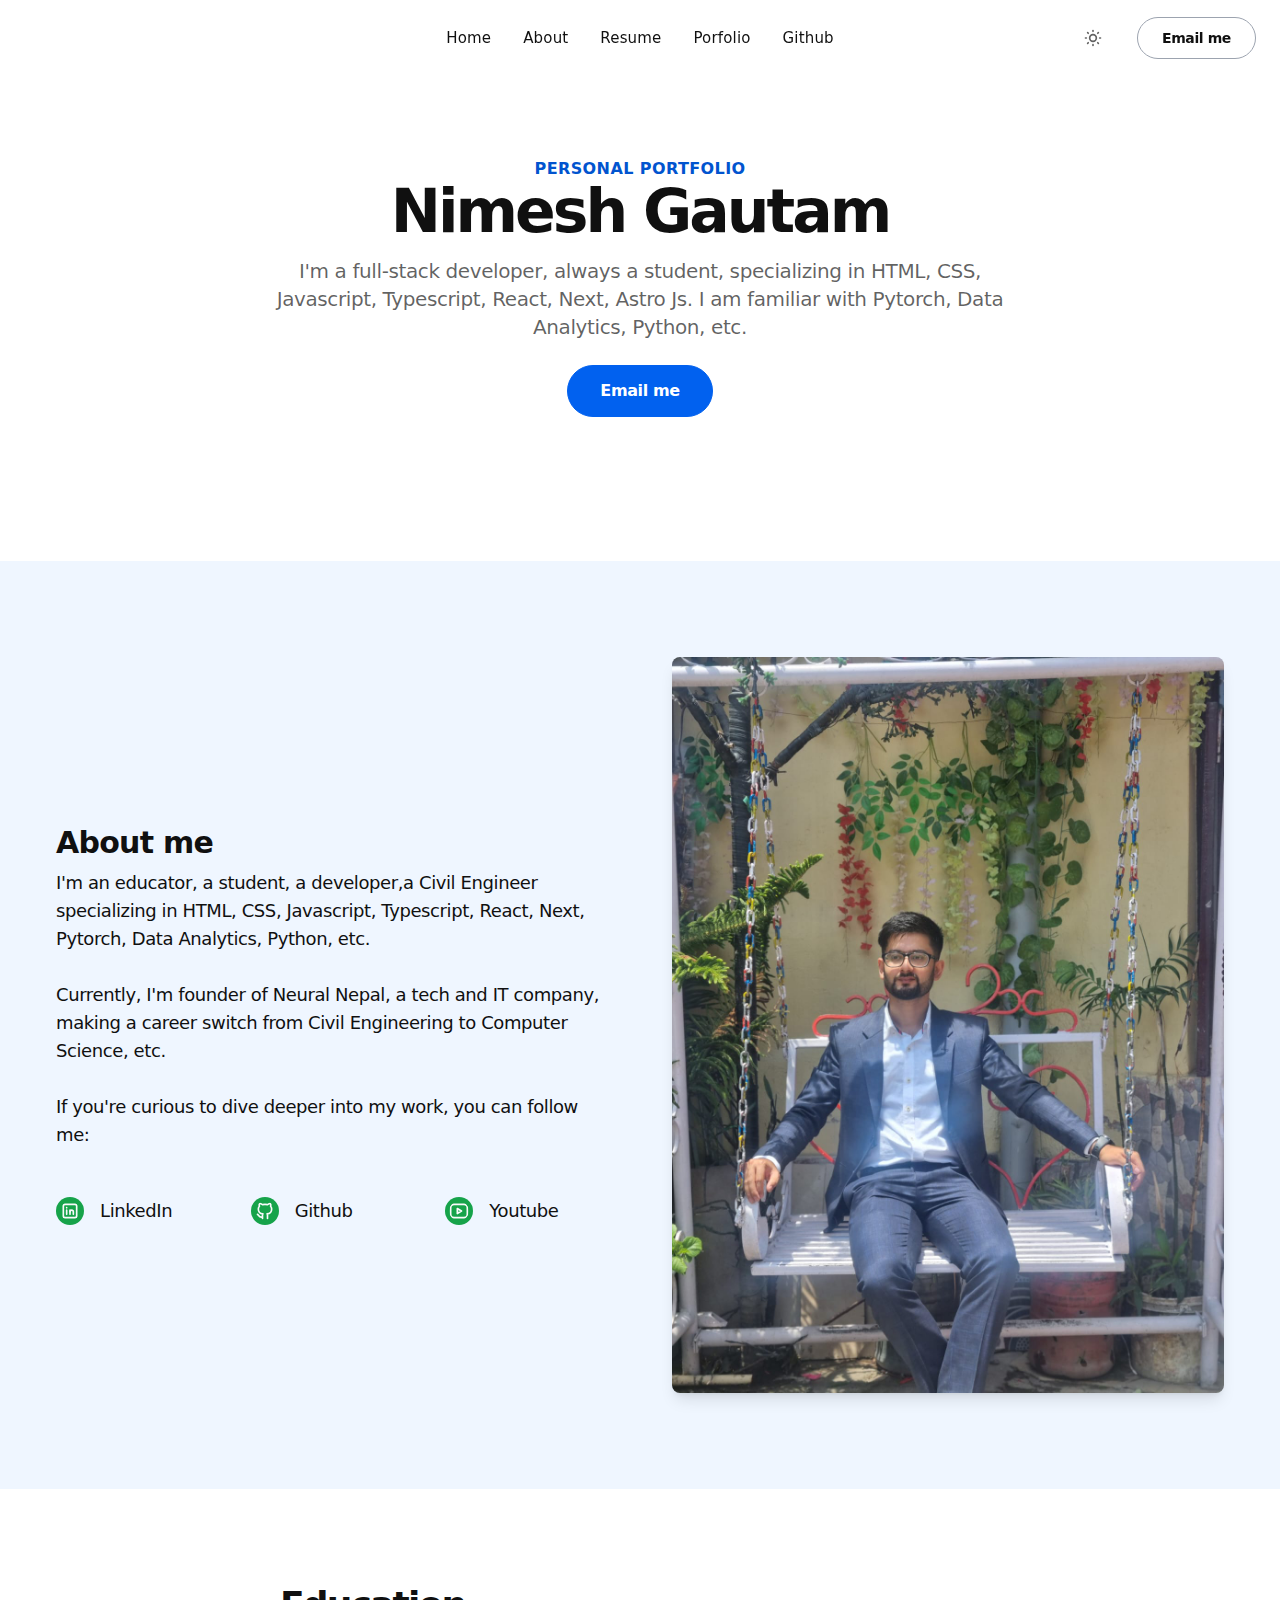
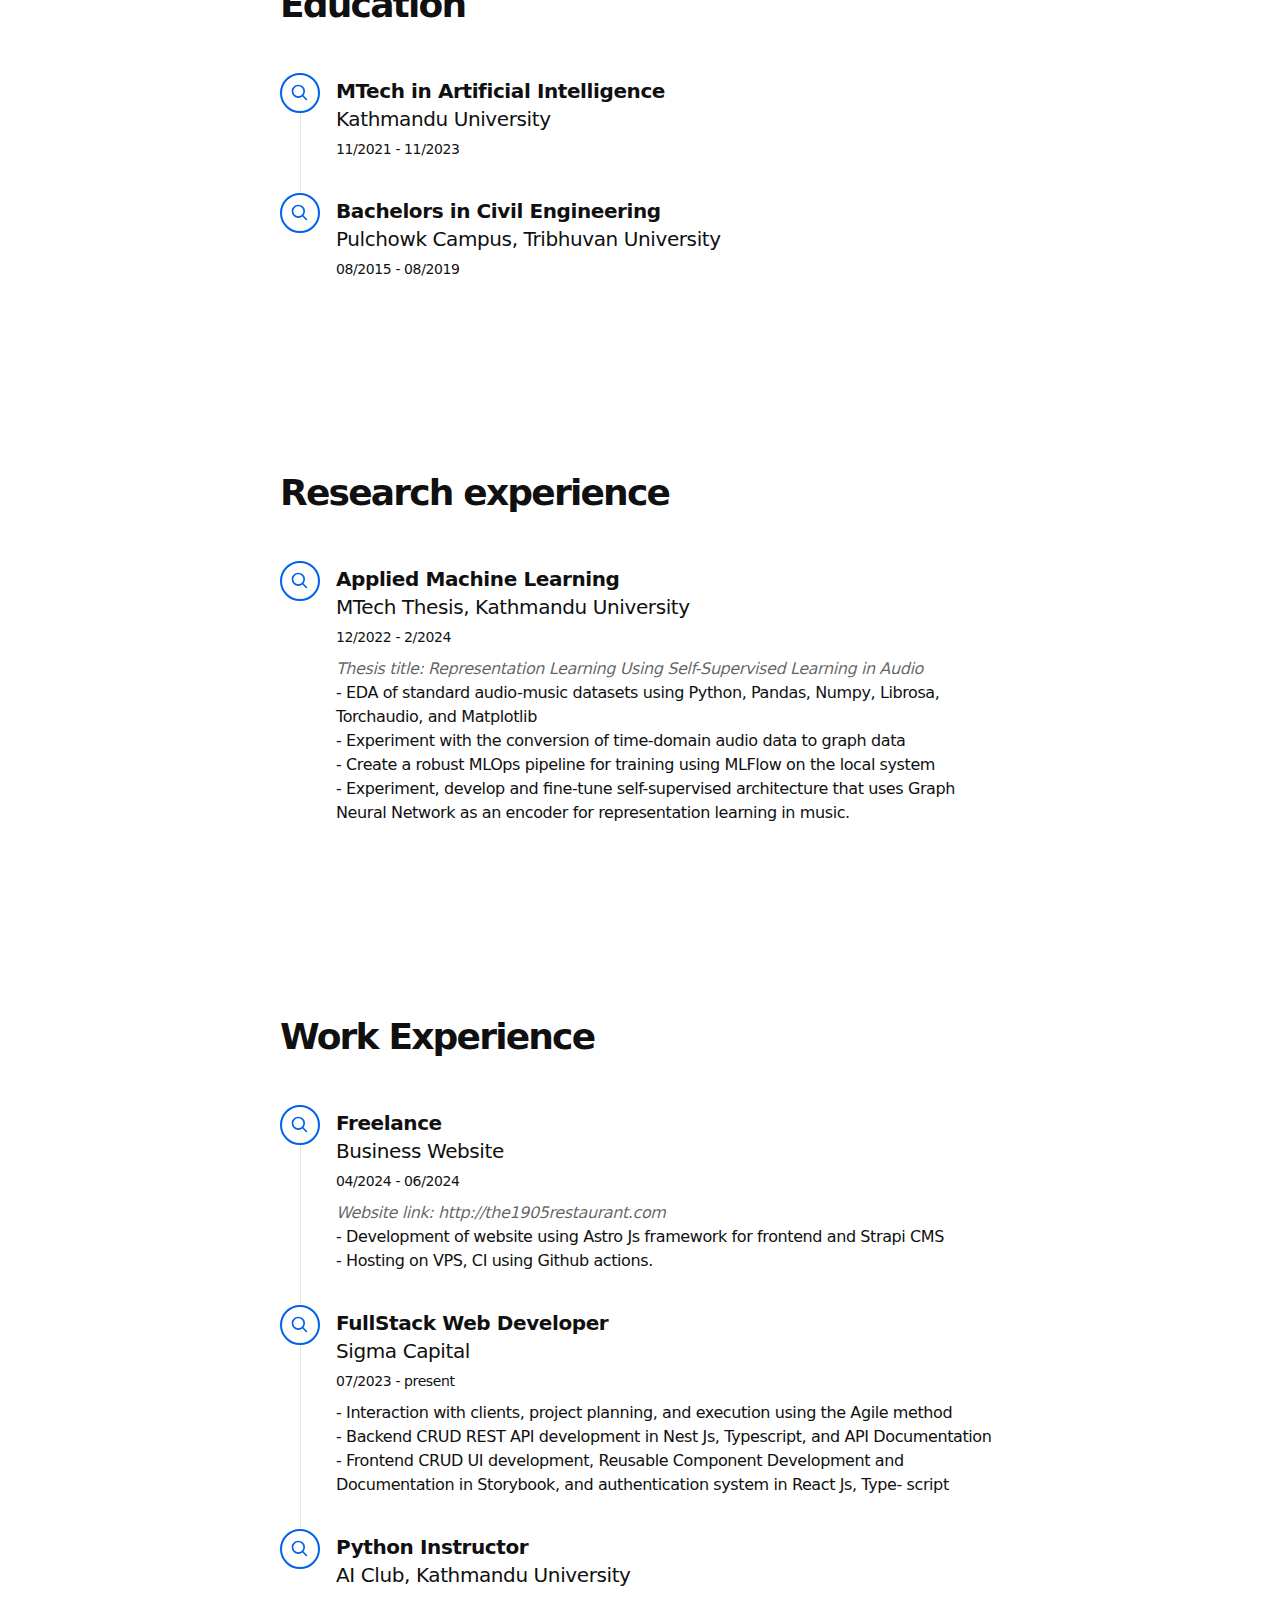
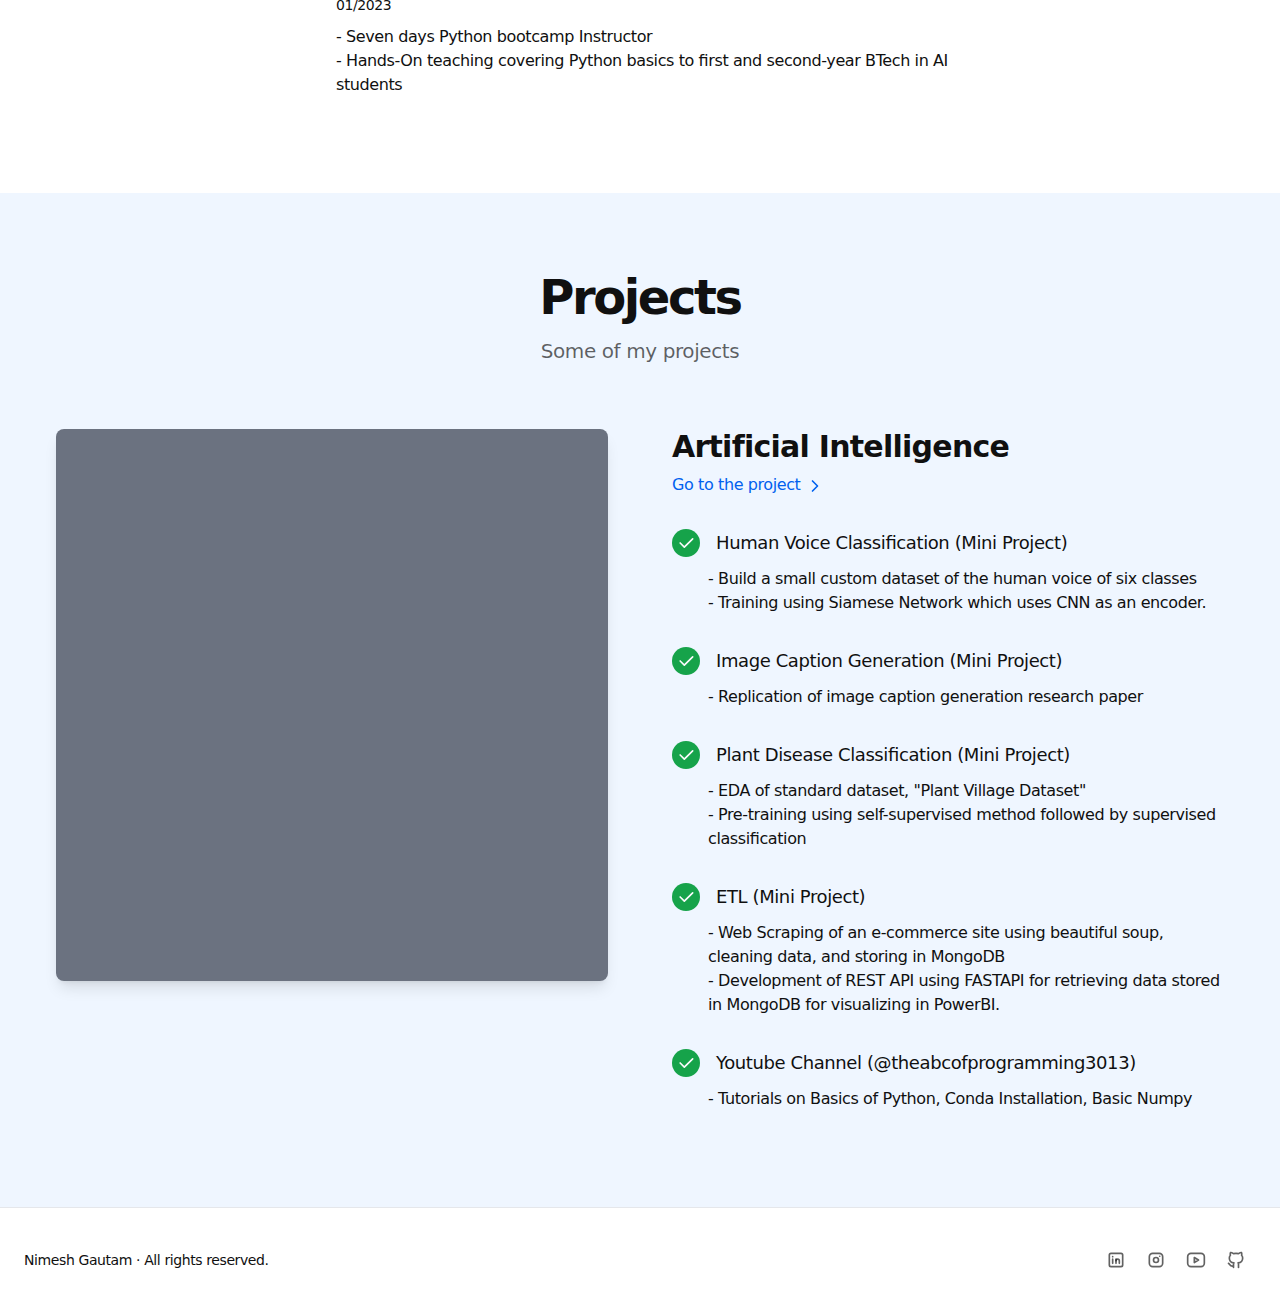
==== commit 0537f5c0: "initial commit" ====
--- a/index.html
+++ b/index.html
@@ -1,2 +1 @@
-<!DOCTYPE html>
-<html lang="en"><head><meta charSet="utf-8"/><link rel="stylesheet" href="./_next/static/css/7004574e34df03f1.css" data-precedence="next"/><title>Nimesh Gautam Portfolio</title><meta name="description" content="My portfolio"/><meta name="viewport" content="width=device-width, initial-scale=1"/><script src="/_next/static/chunks/polyfills-c67a75d1b6f99dc8.js" noModule=""></script></head><body><nav><ul><li><h1><a href="index.html"><span class="fa-solid fa-code"></span> Nimesh Gautam</a></h1></li><li><a href="#projects">Projects </a></li><li><a href="about.html">About </a></li><li><a href="#contact">Contact </a></li><li><a href="https://www.linkedin.com/in/gautam-nimesh/" target="_blank"><span class="fa-brands fa-linkedin"></span><span class="sr-only">LinkedIn</span></a></li><li><a href="https://github.com/gtmbuddha2" target="_blank"><span class="fa-brands fa-square-github"></span><span class="sr-only">Github</span></a></li><li><a class="button" href="/">Resume</a></li></ul></nav><section id="intro"><p class="name">Hi, my name is <span>Nimesh Gautam.</span></p><h2>I teach the Deep Learning and the Web.</h2><p>I&#x27;m an educator, a student, a developer,a Civil Engineer specializing in HTML, CSS, Javascript, Typescript, React, Next, Pytorch, Data Analytics, Python, etc.</p><p>Currently, I&#x27;m founder of  <a href="https://gautamnimesh.com.np/">GurkhaGeeks</a>, a tech and IT company, making a career switch from Civil Engineering to Computer Science, etc.</p></section><div class="gradient"></div><div class="section-dkblue"><section id="projects"><h2>Projects I&#x27;m proud of</h2><article><div class="text"><h4>Latest Project</h4><h3>Datathon Mentorship</h3><p class="blackbox">The <a href="https://www.facebook.com/profile.php?id=100086453794390">KUAIC</a>  Datathon is a Kathmandu University club-driven program that encourages all AI enthusiasts to hone their data science skills. This year, the KUAIC Datathon challenge was focused on agriculture data analysis and visualization. Few mentors/students from MTech in AI, Kathmandu University helped the participants to get started on data analysis, data visualization, Kaggle and even giving presentations.</p><p>Technologies used include:<ul><li>Pandas</li><li>Python</li><li>Power BI</li></ul></p></div><img src="https://drive.google.com/uc?id=1lapJb5ZdDexqDSrMZCBoWNZBdKL9cepg" alt="Screenshot Datathon"/></article><article class="article-reverse"><div class="text"><h4>A Week Bootcamp</h4><h3>Python Instructor</h3><p class="blackbox">As a Python bootcamp instructor, my experiences have been both challenging and fulfilling. Overall, being a Python bootcamp instructor is incredibly rewarding. Witnessing the growth and progress of my students, from having minimal programming experience to becoming confident Python developers, is truly fulfilling.</p><p>Technologies used include:<ul><li>Python</li><li>JupyterLab</li><li>Anaconda</li></ul></p></div><img src="https://drive.google.com/uc?id=1l_ZoXnPll-pwupkB-ND3lzfnjpcCrD0w" alt="Teaching in python bootcamp"/></article></section></div><div class="gradient"></div><div class="section-plum"><section id="contact"><h2>Contact me</h2><p>I&#x27;m always interested in hearing about new teaching opportunities, writing curricula, or deep learning work.</p><p><a class="button" href="mailto:nimesgautam@outlook.com">Email me</a></p></section></div><div class="gradient"></div><section class="footer"><h2>Nimesh . AI/ML Engineer</h2><ul><li><a href="https://www.linkedin.com/in/gautam-nimesh/" target="_blank"><span class="fa-brands fa-linkedin"></span><span class="sr-only">LinkedIn</span></a></li><li><a href="https://github.com/gtmbuddha2" target="_blank"><span class="fa-brands fa-square-github"></span><span class="sr-only">Github</span></a></li><li><a href="mailto:nimesgautam@outlook.com" target="_blank"><span class="fa-solid fa-envelope"></span><span class="sr-only">Email</span></a></li></ul><p><small>©2023 Nimesh Gautam. All rights reserved</small></p></section><script src="/_next/static/chunks/webpack-e1382d3f27a70fbf.js" async=""></script><script src="/_next/static/chunks/2443530c-d4a6bd7fc7f21e3c.js" async=""></script><script src="/_next/static/chunks/488-4b4f25e9948f085c.js" async=""></script><script src="/_next/static/chunks/main-app-b550dfe4bf45b112.js" async=""></script><script>(self.__next_f=self.__next_f||[]).push([0])</script><script>self.__next_f.push([1,"1:HL[\"/_next/static/css/7004574e34df03f1.css\",{\"as\":\"style\"}]\n0:\"$L2\"\n"])</script><script>self.__next_f.push([1,"3:I{\"id\":\"8827\",\"chunks\":[\"272:static/chunks/webpack-e1382d3f27a70fbf.js\",\"667:static/chunks/2443530c-d4a6bd7fc7f21e3c.js\",\"488:static/chunks/488-4b4f25e9948f085c.js\"],\"name\":\"\",\"async\":false}\n5:I{\"id\":\"9126\",\"chunks\":[\"272:static/chunks/webpack-e1382d3f27a70fbf.js\",\"667:static/chunks/2443530c-d4a6bd7fc7f21e3c.js\",\"488:static/chunks/488-4b4f25e9948f085c.js\"],\"name\":\"\",\"async\":false}\n7:I{\"id\":\"4463\",\"chunks\":[\"272:static/chunks/webpack-e1382d3f27a70fbf.js\",\"667:static/chunks/2443530c-d4a6bd7fc7f21e3c.js\",\"48"])</script><script>self.__next_f.push([1,"8:static/chunks/488-4b4f25e9948f085c.js\"],\"name\":\"\",\"async\":false}\n8:I{\"id\":\"1010\",\"chunks\":[\"272:static/chunks/webpack-e1382d3f27a70fbf.js\",\"667:static/chunks/2443530c-d4a6bd7fc7f21e3c.js\",\"488:static/chunks/488-4b4f25e9948f085c.js\"],\"name\":\"\",\"async\":false}\n9:I{\"id\":\"8920\",\"chunks\":[\"920:static/chunks/920-49084f8d55a30ad2.js\",\"301:static/chunks/app/about/page-37a2643c67488c05.js\"],\"name\":\"\",\"async\":false}\n"])</script><script>self.__next_f.push([1,"2:[[[\"$\",\"link\",\"0\",{\"rel\":\"stylesheet\",\"href\":\"/_next/static/css/7004574e34df03f1.css\",\"precedence\":\"next\"}]],[\"$\",\"$L3\",null,{\"assetPrefix\":\"\",\"initialCanonicalUrl\":\"/\",\"initialTree\":[\"\",{\"children\":[\"__PAGE__\",{}]},\"$undefined\",\"$undefined\",true],\"initialHead\":[\"$L4\",null],\"globalErrorComponent\":\"$5\",\"notFound\":[\"$\",\"html\",null,{\"lang\":\"en\",\"children\":[\"$\",\"body\",null,{\"children\":[\"$L6\",\"$undefined\",[[\"$\",\"title\",null,{\"children\":\"404: This page could not be found.\"}],[\"$\",\"div\",null,{\"style\":{\"fontFamily\":\"system-ui,\\\"Segoe UI\\\",Roboto,Helvetica,Arial,sans-serif,\\\"Apple Color Emoji\\\",\\\"Segoe UI Emoji\\\"\",\"height\":\"100vh\",\"textAlign\":\"center\",\"display\":\"flex\",\"flexDirection\":\"column\",\"alignItems\":\"center\",\"justifyContent\":\"center\"},\"children\":[\"$\",\"div\",null,{\"children\":[[\"$\",\"style\",null,{\"dangerouslySetInnerHTML\":{\"__html\":\"body{color:#000;background:#fff;margin:0}.next-error-h1{border-right:1px solid rgba(0,0,0,.3)}@media (prefers-color-scheme:dark){body{color:#fff;background:#000}.next-error-h1{border-right:1px solid rgba(255,255,255,.3)}}\"}}],[\"$\",\"h1\",null,{\"className\":\"next-error-h1\",\"style\":{\"display\":\"inline-block\",\"margin\":\"0 20px 0 0\",\"padding\":\"0 23px 0 0\",\"fontSize\":24,\"fontWeight\":500,\"verticalAlign\":\"top\",\"lineHeight\":\"49px\"},\"children\":\"404\"}],[\"$\",\"div\",null,{\"style\":{\"display\":\"inline-block\"},\"children\":[\"$\",\"h2\",null,{\"style\":{\"fontSize\":14,\"fontWeight\":400,\"lineHeight\":\"49px\",\"margin\":0},\"children\":\"This page could not be found.\"}]}]]}]}]]]}]}],\"asNotFound\":false,\"children\":[[\"$\",\"html\",null,{\"lang\":\"en\",\"children\":[\"$\",\"body\",null,{\"children\":[\"$\",\"$L7\",null,{\"parallelRouterKey\":\"children\",\"segmentPath\":[\"children\"],\"error\":\"$undefined\",\"errorStyles\":\"$undefined\",\"loading\":\"$undefined\",\"loadingStyles\":\"$undefined\",\"hasLoading\":false,\"template\":[\"$\",\"$L8\",null,{}],\"templateStyles\":\"$undefined\",\"notFound\":\"$undefined\",\"notFoundStyles\":\"$undefined\",\"childProp\":{\"current\":[[[\"$\",\"nav\",null,{\"children\":[\"$\",\"ul\",null,{\"children\":[[\"$\",\"li\",null,{\"children\":[\"$\",\"h1\",null,{\"children\":[\"$\",\"$L9\",null,{\"href\":\"/\",\"children\":[[\"$\",\"span\",null,{\"className\":\"fa-solid fa-code\"}],\" Nimesh Gautam\"]}]}]}],[\"$\",\"li\",null,{\"children\":[\"$\",\"$L9\",null,{\"href\":\"#projects\",\"children\":\"Projects \"}]}],[\"$\",\"li\",null,{\"children\":[\"$\",\"$L9\",null,{\"href\":\"/about\",\"children\":\"About \"}]}],[\"$\",\"li\",null,{\"children\":[\"$\",\"$L9\",null,{\"href\":\"#contact\",\"children\":\"Contact \"}]}],[\"$\",\"li\",null,{\"children\":[\"$\",\"a\",null,{\"href\":\"https://www.linkedin.com/in/gautam-nimesh/\",\"target\":\"_blank\",\"children\":[[\"$\",\"span\",null,{\"className\":\"fa-brands fa-linkedin\"}],[\"$\",\"span\",null,{\"className\":\"sr-only\",\"children\":\"LinkedIn\"}]]}]}],[\"$\",\"li\",null,{\"children\":[\"$\",\"a\",null,{\"href\":\"https://github.com/gtmbuddha2\",\"target\":\"_blank\",\"children\":[[\"$\",\"span\",null,{\"className\":\"fa-brands fa-square-github\"}],[\"$\",\"span\",null,{\"className\":\"sr-only\",\"children\":\"Github\"}]]}]}],[\"$\",\"li\",null,{\"children\":[\"$\",\"$L9\",null,{\"href\":\"/\",\"className\":\"button\",\"children\":\"Resume\"}]}]]}]}],[\"$\",\"section\",null,{\"id\":\"intro\",\"children\":[[\"$\",\"p\",null,{\"className\":\"name\",\"children\":[\"Hi, my name is \",[\"$\",\"span\",null,{\"children\":\"Nimesh Gautam.\"}]]}],[\"$\",\"h2\",null,{\"children\":\"I teach the Deep Learning and the Web.\"}],[\"$\",\"p\",null,{\"children\":\"I'm an educator, a student, a developer,a Civil Engineer specializing in HTML, CSS, Javascript, Typescript, React, Next, Pytorch, Data Analytics, Python, etc.\"}],[\"$\",\"p\",null,{\"children\":[\"Currently, I'm founder of  \",[\"$\",\"a\",null,{\"href\":\"https://gautamnimesh.com.np/\",\"children\":\"GurkhaGeeks\"}],\", a tech and IT company, making a career switch from Civil Engineering to Computer Science, etc.\"]}]]}],[\"$\",\"div\",null,{\"className\":\"gradient\"}],[\"$\",\"div\",null,{\"className\":\"section-dkblue\",\"children\":[\"$\",\"section\",null,{\"id\":\"projects\",\"children\":[[\"$\",\"h2\",null,{\"children\":\"Projects I'm proud of\"}],[\"$\",\"article\",null,{\"children\":[[\"$\",\"div\",null,{\"className\":\"text\",\"children\":[[\"$\",\"h4\",null,{\"children\":\"Latest Project\"}],[\"$\",\"h3\",null,{\"children\":\"Datathon Mentorship\"}],[\"$\",\"p\",null,{\"className\":\"blackbox\",\"children\":[\"The \",[\"$\",\"a\",null,{\"href\":\"https://www.facebook.com/profile.php?id=100086453794390\",\"children\":\"KUAIC\"}],\"  Datathon is a Kathmandu University club-driven program that encourages all AI enthusiasts to hone their data science skills. This year, the KUAIC Datathon challenge was focused on agriculture data analysis and visualization. Few mentors/students from MTech in AI, Kathmandu University helped the participants to get started on data analysis, data visualization, Kaggle and even giving presentations.\"]}],[\"$\",\"p\",null,{\"children\":[\"Technologies used include:\",[\"$\",\"ul\",null,{\"children\":[[\"$\",\"li\",null,{\"children\":\"Pandas\"}],[\"$\",\"li\",null,{\"children\":\"Python\"}],[\"$\",\"li\",null,{\"children\":\"Power BI\"}]]}]]}]]}],[\"$\",\"img\",null,{\"src\":\"https://drive.google.com/uc?id=1lapJb5ZdDexqDSrMZCBoWNZBdKL9cepg\",\"alt\":\"Screenshot Datathon\"}]]}],[\"$\",\"article\",null,{\"className\":\"article-reverse\",\"children\":[[\"$\",\"div\",null,{\"className\":\"text\",\"children\":[[\"$\",\"h4\",null,{\"children\":\"A Week Bootcamp\"}],[\"$\",\"h3\",null,{\"children\":\"Python Instructor\"}],[\"$\",\"p\",null,{\"className\":\"blackbox\",\"children\":\"As a Python bootcamp instructor, my experiences have been both challenging and fulfilling. Overall, being a Python bootcamp instructor is incredibly rewarding. Witnessing the growth and progress of my students, from having minimal programming experience to becoming confident Python developers, is truly fulfilling.\"}],[\"$\",\"p\",null,{\"children\":[\"Technologies used include:\",[\"$\",\"ul\",null,{\"children\":[[\"$\",\"li\",null,{\"children\":\"Python\"}],[\"$\",\"li\",null,{\"children\":\"JupyterLab\"}],[\"$\",\"li\",null,{\"children\":\"Anaconda\"}]]}]]}]]}],[\"$\",\"img\",null,{\"src\":\"https://drive.google.com/uc?id=1l_ZoXnPll-pwupkB-ND3lzfnjpcCrD0w\",\"alt\":\"Teaching in python bootcamp\"}]]}]]}]}],[\"$\",\"div\",null,{\"className\":\"gradient\"}],[\"$\",\"div\",null,{\"className\":\"section-plum\",\"children\":[\"$\",\"section\",null,{\"id\":\"contact\",\"children\":[[\"$\",\"h2\",null,{\"children\":\"Contact me\"}],[\"$\",\"p\",null,{\"children\":\"I'm always interested in hearing about new teaching opportunities, writing curricula, or deep learning work.\"}],[\"$\",\"p\",null,{\"children\":[\"$\",\"$L9\",null,{\"href\":\"mailto:nimesgautam@outlook.com\",\"className\":\"button\",\"children\":\"Email me\"}]}]]}]}],[\"$\",\"div\",null,{\"className\":\"gradient\"}],[\"$\",\"section\",null,{\"className\":\"footer\",\"children\":[[\"$\",\"h2\",null,{\"children\":\"Nimesh . AI/ML Engineer\"}],[\"$\",\"ul\",null,{\"children\":[[\"$\",\"li\",null,{\"children\":[\"$\",\"a\",null,{\"href\":\"https://www.linkedin.com/in/gautam-nimesh/\",\"target\":\"_blank\",\"children\":[[\"$\",\"span\",null,{\"className\":\"fa-brands fa-linkedin\"}],[\"$\",\"span\",null,{\"className\":\"sr-only\",\"children\":\"LinkedIn\"}]]}]}],[\"$\",\"li\",null,{\"children\":[\"$\",\"a\",null,{\"href\":\"https://github.com/gtmbuddha2\",\"target\":\"_blank\",\"children\":[[\"$\",\"span\",null,{\"className\":\"fa-brands fa-square-github\"}],[\"$\",\"span\",null,{\"className\":\"sr-only\",\"children\":\"Github\"}]]}]}],[\"$\",\"li\",null,{\"children\":[\"$\",\"a\",null,{\"href\":\"mailto:nimesgautam@outlook.com\",\"target\":\"_blank\",\"children\":[[\"$\",\"span\",null,{\"className\":\"fa-solid fa-envelope\"}],[\"$\",\"span\",null,{\"className\":\"sr-only\",\"children\":\"Email\"}]]}]}]]}],[\"$\",\"p\",null,{\"children\":[\"$\",\"small\",null,{\"children\":\"©2023 Nimesh Gautam. All rights reserved\"}]}]]}]],null],\"segment\":\"__PAGE__\"},\"styles\":[]}]}]}],null]}]]\n"])</script><script>self.__next_f.push([1,"6:[[[\"$\",\"meta\",null,{\"charSet\":\"utf-8\"}],null,null,null,null,null,null,null,null,null,null,[\"$\",\"meta\",null,{\"name\":\"viewport\",\"content\":\"width=device-width, initial-scale=1\"}],null,null,null,null,null,null,null,null,null,null,[]],[null,null,null,null],null,null,[null,null,null,null,null],null,null,null,null,null]\n4:[[[\"$\",\"meta\",null,{\"charSet\":\"utf-8\"}],[\"$\",\"title\",null,{\"children\":\"Nimesh Gautam Portfolio\"}],[\"$\",\"meta\",null,{\"name\":\"description\",\"content\":\"My portfolio\"}],null,null,null,null,null,null"])</script><script>self.__next_f.push([1,",null,null,[\"$\",\"meta\",null,{\"name\":\"viewport\",\"content\":\"width=device-width, initial-scale=1\"}],null,null,null,null,null,null,null,null,null,null,[]],[null,null,null,null],null,null,[null,null,null,null,null],null,null,null,null,null]\n"])</script></body></html>+<!DOCTYPE html><html class="2xl:text-[20px]" dir="ltr" lang="en"><head><meta charset="UTF-8"><meta content="width=device-width,initial-scale=1" name="viewport"><link href="/sitemap-index.xml" rel="sitemap"><link href="/_astro/favicon.CGiRCjPI.ico" rel="shortcut icon"><link href="/_astro/favicon.vp_fBu0c.svg" rel="icon" type="image/svg+xml"><link href="/_astro/favicon.vp_fBu0c.svg" rel="mask-icon" color="#8D46E7"><link href="/_astro/apple-touch-icon.DHIlG7dp.png" rel="apple-touch-icon" sizes="180x180"><style>:root{--aw-font-sans:'InterVariable';--aw-font-serif:'InterVariable';--aw-font-heading:'InterVariable';--aw-color-primary:rgb(1 97 239);--aw-color-secondary:rgb(1 84 207);--aw-color-accent:rgb(109 40 217);--aw-color-text-heading:rgb(0 0 0);--aw-color-text-default:rgb(16 16 16);--aw-color-text-muted:rgb(16 16 16 / 66%);--aw-color-bg-page:rgb(255 255 255);--aw-color-bg-page-dark:rgb(3 6 32)}.dark{--aw-font-sans:'InterVariable';--aw-font-serif:'InterVariable';--aw-font-heading:'InterVariable';--aw-color-primary:rgb(1 97 239);--aw-color-secondary:rgb(1 84 207);--aw-color-accent:rgb(109 40 217);--aw-color-text-heading:rgb(247, 248, 248);--aw-color-text-default:rgb(229 236 246);--aw-color-text-muted:rgb(229 236 246 / 66%);--aw-color-bg-page:rgb(3 6 32)}</style><script>!function(){const e="system";function t(e){"dark"===e?document.documentElement.classList.add("dark"):document.documentElement.classList.remove("dark");const t=document.querySelectorAll("[data-aw-toggle-color-scheme] > input");t&&t.length&&t.forEach((t=>{t.checked="dark"!==e}))}e&&e.endsWith(":only")||(localStorage.theme,0)?t(e.replace(":only","")):"dark"===localStorage.theme||!("theme"in localStorage)&&window.matchMedia("(prefers-color-scheme: dark)").matches?t("dark"):t("light")}()</script><title>Personal Homepage Demo — AstroWind</title><meta content="🚀 Suitable for Startups, Small Business, Sass Websites, Professional Portfolios, Marketing Websites, Landing Pages &amp; Blogs." name="description"/><meta content="index,follow" name="robots"/><link href="https://astrowind.vercel.app" rel="canonical"/><meta content="Personal Homepage Demo" property="og:title"/><meta content="🚀 Suitable for Startups, Small Business, Sass Websites, Professional Portfolios, Marketing Websites, Landing Pages &amp; Blogs." property="og:description"/><meta content="https://astrowind.vercel.app" property="og:url"/><meta content="website" property="og:type"/><meta content="https://astrowind.vercel.app/_astro/default.CczmzLWf_1sAySv.webp" property="og:image"/><meta content="en" property="og:locale"/><meta content="AstroWind" property="og:site_name"/><meta content="summary_large_image" name="twitter:card"/><meta content="@onwidget" name="twitter:site"/><meta content="@onwidget" name="twitter:creator"/><meta content="orcPxI47GSa-cRvY11tUe6iGg2IO_RPvnA1q95iEM3M" name="google-site-verification"><!-- Comment the line below to disable View Transitions --><meta content="true" name="astro-view-transitions-enabled"><meta content="swap" name="astro-view-transitions-fallback"><link href="/_astro/privacy.D_LlGvIa.css" rel="stylesheet"><script src="/_astro/hoisted.BI3gJRLK.js" type="module"></script></head><body class="tracking-tight antialiased bg-page text-default"><header class="mx-auto w-full border-b border-gray-50/0 ease-in-out flex-none sticky top-0 transition-[opacity] z-40" data-aw-sticky-header id="header"><div class="absolute inset-0"></div><div class="mx-auto relative md:px-6 text-default max-w-7xl md:grid md:grid-cols-3 md:items-center px-3 py-3 w-full"><div class="flex justify-between"><div class="flex items-center md:hidden"><button aria-label="Toggle Menu" class="flex items-center justify-center cursor-pointer flex-col group h-12 rounded w-12" type="button" data-aw-toggle-menu><span class="sr-only">Toggle Menu</span> <span class="rounded-full bg-black dark:bg-white duration-200 ease h-0.5 my-1 opacity-80 transform transition w-6 group-[.expanded]:rotate-45 group-[.expanded]:translate-y-2.5" aria-hidden="true"></span> <span class="rounded-full bg-black dark:bg-white duration-200 ease h-0.5 my-1 opacity-80 transform transition w-6 group-[.expanded]:opacity-0" aria-hidden="true"></span> <span class="rounded-full bg-black dark:bg-white duration-200 ease h-0.5 my-1 opacity-80 transform transition w-6 group-[.expanded]:-rotate-45 group-[.expanded]:-translate-y-2.5" aria-hidden="true"></span></button></div></div><nav aria-label="Main navigation" class="items-center md:w-auto w-full hidden md:flex md:justify-self-center md:mx-5 md:overflow-x-auto md:overflow-y-visible overflow-x-hidden overflow-y-auto text-default"><ul class="flex flex-col font-medium md:flex-row md:justify-center md:self-center md:text-[0.9375rem] md:w-auto text-xl tracking-[0.01rem] w-full"><li class=""><a href="#" class="flex items-center dark:hover:text-white hover:text-link px-4 py-3">Home</a></li><li class=""><a href="#about" class="flex items-center dark:hover:text-white hover:text-link px-4 py-3">About</a></li><li class=""><a href="#resume" class="flex items-center dark:hover:text-white hover:text-link px-4 py-3">Resume</a></li><li class=""><a href="#porfolio" class="flex items-center dark:hover:text-white hover:text-link px-4 py-3">Porfolio</a></li><li class=""><a href="https://github.com/gtmbuddha2" class="flex items-center dark:hover:text-white hover:text-link px-4 py-3">Github</a></li></ul></nav><div class="items-center md:w-auto w-full hidden md:flex bottom-0 fixed justify-end left-0 md:justify-self-end md:mb-0 md:p-0 md:self-center md:static p-3 rtl:left-auto rtl:right-0"><div class="flex items-center justify-between md:w-auto w-full"><div class="flex"><button aria-label="Toggle between Dark and Light mode" class="items-center dark:focus:ring-gray-700 dark:hover:bg-gray-700 dark:text-gray-400 focus:outline-none focus:ring-4 focus:ring-gray-200 hover:bg-gray-100 inline-flex p-2.5 rounded-lg text-muted text-sm" type="button" data-aw-toggle-color-scheme><svg class="w-6 h-6 md:h-5 md:inline-block md:w-5" data-icon="tabler:sun" height="1em" viewBox="0 0 24 24" width="1em"><symbol id="ai:tabler:sun"><path d="M8 12a4 4 0 1 0 8 0a4 4 0 1 0-8 0m-5 0h1m8-9v1m8 8h1m-9 8v1M5.6 5.6l.7.7m12.1-.7l-.7.7m0 11.4l.7.7m-12.1-.7l-.7.7" fill="none" stroke="currentColor" stroke-linecap="round" stroke-linejoin="round" stroke-width="2"/></symbol><use xlink:href="#ai:tabler:sun"></use></svg></button></div><span class="rtl:ml-0 ml-4 rtl:mr-4"><a href="mailto::nimesgautam@outlook.com" class="text-sm btn-secondary font-semibold md:px-6 ml-2 px-5.5 py-2.5 shadow-none w-auto">Email me</a></span></div></div></div></header><main><section class="relative not-prose md:-mt-[76px]" id="hero"><div class="absolute inset-0 pointer-events-none" aria-hidden="true"></div><div class="mx-auto relative px-4 max-w-7xl sm:px-6"><div class="pointer-events-none md:pt-[76px] pt-0"></div><div class="md:py-20 py-12"><div class="mx-auto max-w-5xl md:pb-16 pb-10 text-center"><p class="font-bold dark:text-blue-200 text-base text-secondary tracking-wide uppercase">Personal Portfolio</p><h1 class="font-bold font-heading leading-tighter tracking-tighter mb-4 dark:text-gray-200 md:text-6xl text-5xl">Nimesh Gautam</h1><div class="mx-auto max-w-3xl"><p class="text-muted text-xl dark:text-slate-300 mb-6">I'm a full-stack developer, always a student, specializing in HTML, CSS, Javascript, Typescript, React, Next, Astro Js. I am familiar with Pytorch, Data Analytics, Python, etc.</p><div class="flex flex-col flex-nowrap gap-4 m-auto max-w-xs sm:flex-row sm:justify-center sm:max-w-md"><div class="flex w-full sm:w-auto"><a href="mailto::outlook.com" class="w-full btn-primary sm:mb-0">Email me</a></div></div></div></div><div></div></div></div></section><section class="relative not-prose scroll-mt-[72px]" id="about"><div class="absolute inset-0 pointer-events-none -z-[1]" aria-hidden="true"><div class="absolute inset-0 bg-blue-50 dark:bg-transparent"></div></div><div class="mx-auto relative px-4 lg:py-20 md:px-6 md:py-16 py-12 text-default max-w-7xl"><div class="mx-auto max-w-7xl md:px-8 p-4"><div class="md:flex md:gap-16"><div class="md:basis-1/2 self-center"><div class="text-lg dark:text-slate-400 mb-12"><h2 class="font-bold dark:text-white mb-2 sm:text-3xl text-2xl tracking-tight">About me</h2><p>I'm an educator, a student, a developer,a Civil Engineer specializing in HTML, CSS, Javascript, Typescript, React, Next, Pytorch, Data Analytics, Python, etc.</p><br><p>Currently, I'm founder of Neural Nepal, a tech and IT company, making a career switch from Civil Engineering to Computer Science, etc.</p><br><p>If you're curious to dive deeper into my work, you can follow me:</p></div><div class="mx-auto gap-8 gap-y-4 grid md:gap-y-8 lg:grid-cols-3 sm:grid-cols-2"><div><div class="flex flex-row max-w-none"><div class="flex justify-center"><svg class="flex items-center justify-center bg-green-600 dark:bg-green-700 h-7 mr-2 p-1 rounded-full rtl:ml-2 rtl:mr-0 text-gray-50 w-7" data-icon="tabler:brand-linkedin" height="1em" viewBox="0 0 24 24" width="1em"><use xlink:href="#ai:tabler:brand-linkedin"></use></svg></div><div class="mt-0.5"><div class="rtl:ml-0 ml-2 rtl:mr-2 dark:text-white font-medium leading-6 text-lg"><a href="https://www.linkedin.com/in/gautam-nimesh/" class="cursor-pointer hover:text-primary" rel="noopener noreferrer" target="_blank">LinkedIn</a></div></div></div></div><div><div class="flex flex-row max-w-none"><div class="flex justify-center"><svg class="flex items-center justify-center bg-green-600 dark:bg-green-700 h-7 mr-2 p-1 rounded-full rtl:ml-2 rtl:mr-0 text-gray-50 w-7" data-icon="tabler:brand-github" height="1em" viewBox="0 0 24 24" width="1em"><use xlink:href="#ai:tabler:brand-github"></use></svg></div><div class="mt-0.5"><div class="rtl:ml-0 ml-2 rtl:mr-2 dark:text-white font-medium leading-6 text-lg"><a href="https://www.github.com/gtmbuddha2" class="cursor-pointer hover:text-primary" rel="noopener noreferrer" target="_blank">Github</a></div></div></div></div><div><div class="flex flex-row max-w-none"><div class="flex justify-center"><svg class="flex items-center justify-center bg-green-600 dark:bg-green-700 h-7 mr-2 p-1 rounded-full rtl:ml-2 rtl:mr-0 text-gray-50 w-7" data-icon="tabler:brand-youtube" height="1em" viewBox="0 0 24 24" width="1em"><use xlink:href="#ai:tabler:brand-youtube"></use></svg></div><div class="mt-0.5"><div class="rtl:ml-0 ml-2 rtl:mr-2 dark:text-white font-medium leading-6 text-lg"><a href="https://youtube.com/@abcofprogramming24?si=DprlV9B8MjU1J9fM" class="cursor-pointer hover:text-primary" rel="noopener noreferrer" target="_blank">Youtube</a></div></div></div></div></div></div><div class="md:basis-1/2 md:mt-0 mt-10" aria-hidden="true"><div class="relative m-auto max-w-4xl"><img alt="profile picture of nimesh" class="mx-auto w-full bg-gray-500 object-cover rounded-lg shadow-lg" decoding="async" height="500" loading="lazy" sizes="(max-width: 768px) 100vw, 432px" src="/img/nimeshphotoprofile.jpeg" srcset="/img/nimeshphotoprofile.jpeg 400w, /img/nimeshphotoprofile.jpeg 768w" width="500"></div></div></div></div></div></section><section class="relative not-prose scroll-mt-[72px]" id="resume"><div class="absolute inset-0 pointer-events-none -z-[1]" aria-hidden="true"><div class="absolute inset-0"></div></div><div class="mx-auto relative px-4 lg:py-20 md:px-6 md:py-16 py-12 text-default max-w-3xl"><div class="flex flex-col gap-8 md:gap-12"><div class="w-full md:self-center md:py-4"><div class="mb-8 md:mb-12 md:mx-auto rtl:text-right text-left"><h2 class="font-bold font-heading leading-tighter tracking-tighter text-heading lg:text-4xl text-3xl">Education</h2></div><div class=""><div class="flex"><div class="flex items-center rtl:mr-0 flex-col mr-4 rtl:ml-4"><div><div class="flex items-center justify-center"><svg class="rounded-full border-2 border-primary dark:border-blue-700 dark:text-slate-200 h-10 p-2 text-primary w-10" data-icon="tabler:search" height="1em" viewBox="0 0 24 24" width="1em"><symbol id="ai:tabler:search"><path d="M3 10a7 7 0 1 0 14 0a7 7 0 1 0-14 0m18 11l-6-6" fill="none" stroke="currentColor" stroke-linecap="round" stroke-linejoin="round" stroke-width="2"/></symbol><use xlink:href="#ai:tabler:search"></use></svg></div></div><div class="bg-black/10 dark:bg-slate-400/50 h-full w-px"></div></div><div class="pt-1 pb-8"><p class="font-bold text-xl">MTech in Artificial Intelligence<br/><span class="font-normal">Kathmandu University</span><br/><span class="text-sm font-normal">11/2021 - 11/2023</span></p></div></div><div class="flex"><div class="flex items-center rtl:mr-0 flex-col mr-4 rtl:ml-4"><div><div class="flex items-center justify-center"><svg class="rounded-full border-2 border-primary dark:border-blue-700 dark:text-slate-200 h-10 p-2 text-primary w-10" data-icon="tabler:search" height="1em" viewBox="0 0 24 24" width="1em"><use xlink:href="#ai:tabler:search"></use></svg></div></div></div><div class="pt-1"><p class="font-bold text-xl">Bachelors in Civil Engineering<br/><span class="font-normal">Pulchowk Campus, Tribhuvan University</span><br/><span class="text-sm font-normal">08/2015 - 08/2019</span></p></div></div></div></div></div></div></section><section class="relative not-prose scroll-mt-[72px]"><div class="absolute inset-0 pointer-events-none -z-[1]" aria-hidden="true"><div class="absolute inset-0"></div></div><div class="mx-auto relative px-4 lg:py-20 md:px-6 md:py-16 py-12 text-default max-w-3xl"><div class="flex flex-col gap-8 md:gap-12"><div class="w-full md:self-center md:py-4"><div class="mb-8 md:mb-12 md:mx-auto rtl:text-right text-left"><h2 class="font-bold font-heading leading-tighter tracking-tighter text-heading lg:text-4xl text-3xl">Research experience</h2></div><div class=""><div class="flex"><div class="flex items-center rtl:mr-0 flex-col mr-4 rtl:ml-4"><div><div class="flex items-center justify-center"><svg class="rounded-full border-2 border-primary dark:border-blue-700 dark:text-slate-200 h-10 p-2 text-primary w-10" data-icon="tabler:search" height="1em" viewBox="0 0 24 24" width="1em"><use xlink:href="#ai:tabler:search"></use></svg></div></div></div><div class="pt-1"><p class="font-bold text-xl">Applied Machine Learning<br/><span class="font-normal">MTech Thesis, Kathmandu University</span><br/><span class="text-sm font-normal">12/2022 - 2/2024</span></p><p class="text-muted mt-2"><i>Thesis title: Representation Learning Using Self-Supervised Learning in Audio</i><br/></p><ul><li>- EDA of standard audio-music datasets using Python, Pandas, Numpy, Librosa, Torchaudio, and Matplotlib</li><li>- Experiment with the conversion of time-domain audio data to graph data</li><li>- Create a robust MLOps pipeline for training using MLFlow on the local system</li><li>- Experiment, develop and ﬁne-tune self-supervised architecture that uses Graph Neural Network as an encoder for representation learning in music.</li></ul><p></p></div></div></div></div></div></div></section><section class="relative not-prose scroll-mt-[72px]"><div class="absolute inset-0 pointer-events-none -z-[1]" aria-hidden="true"><div class="absolute inset-0"></div></div><div class="mx-auto relative px-4 lg:py-20 md:px-6 md:py-16 py-12 text-default max-w-3xl"><div class="flex flex-col gap-8 md:gap-12"><div class="w-full md:self-center md:py-4"><div class="mb-8 md:mb-12 md:mx-auto rtl:text-right text-left"><h2 class="font-bold font-heading leading-tighter tracking-tighter text-heading lg:text-4xl text-3xl">Work Experience</h2></div><div class=""><div class="flex"><div class="flex items-center rtl:mr-0 flex-col mr-4 rtl:ml-4"><div><div class="flex items-center justify-center"><svg class="rounded-full border-2 border-primary dark:border-blue-700 dark:text-slate-200 h-10 p-2 text-primary w-10" data-icon="tabler:search" height="1em" viewBox="0 0 24 24" width="1em"><use xlink:href="#ai:tabler:search"></use></svg></div></div><div class="bg-black/10 dark:bg-slate-400/50 h-full w-px"></div></div><div class="pt-1 pb-8"><p class="font-bold text-xl">Freelance<br/><span class="font-normal">Business Website</span><br/><span class="text-sm font-normal">04/2024 - 06/2024</span></p><p class="text-muted mt-2"><i>Website link: <a href="http://the1905restaurant.com">http://the1905restaurant.com</a></i><br/></p><ul><li>- Development of website using Astro Js framework for frontend and Strapi CMS</li><li>- Hosting on VPS, CI using Github actions.</li></ul><p></p></div></div><div class="flex"><div class="flex items-center rtl:mr-0 flex-col mr-4 rtl:ml-4"><div><div class="flex items-center justify-center"><svg class="rounded-full border-2 border-primary dark:border-blue-700 dark:text-slate-200 h-10 p-2 text-primary w-10" data-icon="tabler:search" height="1em" viewBox="0 0 24 24" width="1em"><use xlink:href="#ai:tabler:search"></use></svg></div></div><div class="bg-black/10 dark:bg-slate-400/50 h-full w-px"></div></div><div class="pt-1 pb-8"><p class="font-bold text-xl">FullStack Web Developer<br/><span class="font-normal">Sigma Capital</span><br/><span class="text-sm font-normal">07/2023 - present</span></p><p class="text-muted mt-2"></p><ul><li>- Interaction with clients, project planning, and execution using the Agile method</li><li>- Backend CRUD REST API development in Nest Js, Typescript, and API Documentation</li><li>- Frontend CRUD UI development, Reusable Component Development and Documentation in Storybook, and authentication system in React Js, Type- script</li></ul><p></p></div></div><div class="flex"><div class="flex items-center rtl:mr-0 flex-col mr-4 rtl:ml-4"><div><div class="flex items-center justify-center"><svg class="rounded-full border-2 border-primary dark:border-blue-700 dark:text-slate-200 h-10 p-2 text-primary w-10" data-icon="tabler:search" height="1em" viewBox="0 0 24 24" width="1em"><use xlink:href="#ai:tabler:search"></use></svg></div></div></div><div class="pt-1"><p class="font-bold text-xl">Python Instructor<br/><span class="font-normal">AI Club, Kathmandu University</span><br/><span class="text-sm font-normal">01/2023</span></p><p class="text-muted mt-2"></p><ul><li>- Seven days Python bootcamp Instructor</li><li>- Hands-On teaching covering Python basics to ﬁrst and second-year BTech in AI students</li></ul><p></p></div></div></div></div></div></div></section><section class="relative not-prose scroll-mt-[72px]" id="porfolio"><div class="absolute inset-0 pointer-events-none -z-[1]" aria-hidden="true"><div class="absolute inset-0 bg-blue-50 dark:bg-transparent"></div></div><div class="mx-auto relative px-4 lg:py-20 md:px-6 md:py-16 py-12 text-default max-w-7xl"><div class="mb-8 md:mb-12 md:mx-auto lg:max-w-2xl max-w-xl sm:mx-auto text-center"><h2 class="font-bold font-heading leading-tighter tracking-tighter text-heading mb-4 md:text-5xl text-4xl">Projects</h2><p class="mx-auto max-w-3xl dark:text-slate-400 mt-4 sm:text-center text-muted text-xl">Some of my projects</p></div><div class="mx-auto max-w-7xl md:px-8 p-4"><div class="md:flex md:gap-16 md:flex-row-reverse"><div class="md:basis-1/2 self-center"><div class="text-lg dark:text-slate-400 mb-12"><h3 class="font-bold dark:text-white mb-2 sm:text-3xl text-2xl tracking-tight">Artificial Intelligence</h3></div><div class="text-primary mb-8 mt-[-40px]"><a href="#porfolio" class="cursor-pointer hover:text-primary">Go to the project<svg class="h-5 w-5 -mr-1.5 inline-block ml-1 rtl:-ml-1.5 rtl:mr-1" data-icon="tabler:chevron-right" height="1em" viewBox="0 0 24 24" width="1em"><symbol id="ai:tabler:chevron-right"><path d="m9 6l6 6l-6 6" fill="none" stroke="currentColor" stroke-linecap="round" stroke-linejoin="round" stroke-width="2"/></symbol><use xlink:href="#ai:tabler:chevron-right"></use></svg></a></div><div class="mx-auto gap-8 gap-y-4 grid md:gap-y-8"><div><div class="flex flex-row max-w-none"><div class="flex justify-center"><svg class="flex items-center justify-center bg-green-600 dark:bg-green-700 h-7 mr-2 p-1 rounded-full rtl:ml-2 rtl:mr-0 text-gray-50 w-7" data-icon="tabler:check" height="1em" viewBox="0 0 24 24" width="1em"><symbol id="ai:tabler:check"><path d="m5 12l5 5L20 7" fill="none" stroke="currentColor" stroke-linecap="round" stroke-linejoin="round" stroke-width="2"/></symbol><use xlink:href="#ai:tabler:check"></use></svg></div><div class="mt-0.5"><h3 class="rtl:ml-0 ml-2 rtl:mr-2 dark:text-white font-medium leading-6 text-lg">Human Voice Classiﬁcation (Mini Project)</h3><p class="text-muted dark:text-slate-400 ml-2 mt-3 rtl:ml-0 rtl:mr-2"></p><ul><li>- Build a small custom dataset of the human voice of six classes</li><li>- Training using Siamese Network which uses CNN as an encoder.</li></ul><p></p></div></div></div><div><div class="flex flex-row max-w-none"><div class="flex justify-center"><svg class="flex items-center justify-center bg-green-600 dark:bg-green-700 h-7 mr-2 p-1 rounded-full rtl:ml-2 rtl:mr-0 text-gray-50 w-7" data-icon="tabler:check" height="1em" viewBox="0 0 24 24" width="1em"><use xlink:href="#ai:tabler:check"></use></svg></div><div class="mt-0.5"><h3 class="rtl:ml-0 ml-2 rtl:mr-2 dark:text-white font-medium leading-6 text-lg">Image Caption Generation (Mini Project)</h3><p class="text-muted dark:text-slate-400 ml-2 mt-3 rtl:ml-0 rtl:mr-2"></p><ul><li>- Replication of image caption generation research paper</li></ul><p></p></div></div></div><div><div class="flex flex-row max-w-none"><div class="flex justify-center"><svg class="flex items-center justify-center bg-green-600 dark:bg-green-700 h-7 mr-2 p-1 rounded-full rtl:ml-2 rtl:mr-0 text-gray-50 w-7" data-icon="tabler:check" height="1em" viewBox="0 0 24 24" width="1em"><use xlink:href="#ai:tabler:check"></use></svg></div><div class="mt-0.5"><h3 class="rtl:ml-0 ml-2 rtl:mr-2 dark:text-white font-medium leading-6 text-lg">Plant Disease Classiﬁcation (Mini Project)</h3><p class="text-muted dark:text-slate-400 ml-2 mt-3 rtl:ml-0 rtl:mr-2"></p><ul><li>- EDA of standard dataset, "Plant Village Dataset"</li><li>- Pre-training using self-supervised method followed by supervised classiﬁcation</li></ul><p></p></div></div></div><div><div class="flex flex-row max-w-none"><div class="flex justify-center"><svg class="flex items-center justify-center bg-green-600 dark:bg-green-700 h-7 mr-2 p-1 rounded-full rtl:ml-2 rtl:mr-0 text-gray-50 w-7" data-icon="tabler:check" height="1em" viewBox="0 0 24 24" width="1em"><use xlink:href="#ai:tabler:check"></use></svg></div><div class="mt-0.5"><h3 class="rtl:ml-0 ml-2 rtl:mr-2 dark:text-white font-medium leading-6 text-lg">ETL (Mini Project)</h3><p class="text-muted dark:text-slate-400 ml-2 mt-3 rtl:ml-0 rtl:mr-2"></p><ul><li>- Web Scraping of an e-commerce site using beautiful soup, cleaning data, and storing in MongoDB</li><li>- Development of REST API using FASTAPI for retrieving data stored in MongoDB for visualizing in PowerBI.</li></ul><p></p></div></div></div><div><div class="flex flex-row max-w-none"><div class="flex justify-center"><svg class="flex items-center justify-center bg-green-600 dark:bg-green-700 h-7 mr-2 p-1 rounded-full rtl:ml-2 rtl:mr-0 text-gray-50 w-7" data-icon="tabler:check" height="1em" viewBox="0 0 24 24" width="1em"><use xlink:href="#ai:tabler:check"></use></svg></div><div class="mt-0.5"><h3 class="rtl:ml-0 ml-2 rtl:mr-2 dark:text-white font-medium leading-6 text-lg">Youtube Channel (@theabcofprogramming3013)</h3><p class="text-muted dark:text-slate-400 ml-2 mt-3 rtl:ml-0 rtl:mr-2"></p><ul><li>- Tutorials on Basics of Python, Conda Installation, Basic Numpy</li></ul><p></p></div></div></div></div></div><div class="md:basis-1/2 md:mt-0 mt-10" aria-hidden="true"><div class="relative m-auto max-w-4xl"><img alt="profile picture of nimesh" class="mx-auto w-full bg-gray-500 object-cover rounded-lg shadow-lg" decoding="async" height="500" loading="lazy" sizes="(max-width: 768px) 100vw, 432px" src="/img/nimeshphotoprofile.jpeg" srcset="/img/nimeshphotoprofile.jpeg 400w, /img/nimeshphotoprofile.jpeg 768w" width="500"></div></div></div></div></div></section></main><footer class="relative not-prose border-gray-200 border-t dark:border-slate-800"><div class="absolute inset-0 pointer-events-none dark:bg-dark" aria-hidden="true"></div><div class="mx-auto relative px-4 max-w-7xl sm:px-6 dark:text-slate-300"><div class="md:flex md:items-center md:justify-between md:py-8 py-6"><ul class="flex -ml-2 mb-4 md:mb-0 md:ml-4 md:order-1 rtl:-mr-2 rtl:md:ml-0 rtl:md:mr-4 rtl:ml-0"><li><a href="https://www.linkedin.com/in/gautam-nimesh/" class="items-center dark:focus:ring-gray-700 dark:hover:bg-gray-700 dark:text-gray-400 focus:outline-none focus:ring-4 focus:ring-gray-200 hover:bg-gray-100 inline-flex p-2.5 rounded-lg text-muted text-sm" aria-label="Linkedin"><svg class="h-5 w-5" data-icon="tabler:brand-linkedin" height="1em" viewBox="0 0 24 24" width="1em"><symbol id="ai:tabler:brand-linkedin"><g fill="none" stroke="currentColor" stroke-linecap="round" stroke-linejoin="round" stroke-width="2"><path d="M4 6a2 2 0 0 1 2-2h12a2 2 0 0 1 2 2v12a2 2 0 0 1-2 2H6a2 2 0 0 1-2-2zm4 5v5m0-8v.01M12 16v-5"/><path d="M16 16v-3a2 2 0 0 0-4 0"/></g></symbol><use xlink:href="#ai:tabler:brand-linkedin"></use></svg></a></li><li><a href="https://www.instagram.com/nimesgautam/" class="items-center dark:focus:ring-gray-700 dark:hover:bg-gray-700 dark:text-gray-400 focus:outline-none focus:ring-4 focus:ring-gray-200 hover:bg-gray-100 inline-flex p-2.5 rounded-lg text-muted text-sm" aria-label="Instagram"><svg class="h-5 w-5" data-icon="tabler:brand-instagram" height="1em" viewBox="0 0 24 24" width="1em"><symbol id="ai:tabler:brand-instagram"><g fill="none" stroke="currentColor" stroke-linecap="round" stroke-linejoin="round" stroke-width="2"><path d="M4 8a4 4 0 0 1 4-4h8a4 4 0 0 1 4 4v8a4 4 0 0 1-4 4H8a4 4 0 0 1-4-4z"/><path d="M9 12a3 3 0 1 0 6 0a3 3 0 1 0-6 0m7.5-4.5v.01"/></g></symbol><use xlink:href="#ai:tabler:brand-instagram"></use></svg></a></li><li><a href="https://youtube.com/@abcofprogramming24?si=jEVFLtt0edlJnAJq" class="items-center dark:focus:ring-gray-700 dark:hover:bg-gray-700 dark:text-gray-400 focus:outline-none focus:ring-4 focus:ring-gray-200 hover:bg-gray-100 inline-flex p-2.5 rounded-lg text-muted text-sm" aria-label="Youtube"><svg class="h-5 w-5" data-icon="tabler:brand-youtube" height="1em" viewBox="0 0 24 24" width="1em"><symbol id="ai:tabler:brand-youtube"><g fill="none" stroke="currentColor" stroke-linecap="round" stroke-linejoin="round" stroke-width="2"><path d="M2 8a4 4 0 0 1 4-4h12a4 4 0 0 1 4 4v8a4 4 0 0 1-4 4H6a4 4 0 0 1-4-4z"/><path d="m10 9l5 3l-5 3z"/></g></symbol><use xlink:href="#ai:tabler:brand-youtube"></use></svg></a></li><li><a href="https://github.com/gtmbuddha2" class="items-center dark:focus:ring-gray-700 dark:hover:bg-gray-700 dark:text-gray-400 focus:outline-none focus:ring-4 focus:ring-gray-200 hover:bg-gray-100 inline-flex p-2.5 rounded-lg text-muted text-sm" aria-label="Github"><svg class="h-5 w-5" data-icon="tabler:brand-github" height="1em" viewBox="0 0 24 24" width="1em"><symbol id="ai:tabler:brand-github"><path d="M9 19c-4.3 1.4-4.3-2.5-6-3m12 5v-3.5c0-1 .1-1.4-.5-2c2.8-.3 5.5-1.4 5.5-6a4.6 4.6 0 0 0-1.3-3.2a4.2 4.2 0 0 0-.1-3.2s-1.1-.3-3.5 1.3a12.3 12.3 0 0 0-6.2 0C6.5 2.8 5.4 3.1 5.4 3.1a4.2 4.2 0 0 0-.1 3.2A4.6 4.6 0 0 0 4 9.5c0 4.6 2.7 5.7 5.5 6c-.6.6-.6 1.2-.5 2V21" fill="none" stroke="currentColor" stroke-linecap="round" stroke-linejoin="round" stroke-width="2"/></symbol><use xlink:href="#ai:tabler:brand-github"></use></svg></a></li></ul><div class="text-sm dark:text-muted mr-4">Nimesh Gautam · All rights reserved.</div></div></div></footer><script>!function(){const e="system";if(window.basic_script)return;function t(e){"dark"===e?document.documentElement.classList.add("dark"):document.documentElement.classList.remove("dark")}window.basic_script=!0;const d=function(){e&&e.endsWith(":only")||(localStorage.theme,0)?t(e.replace(":only","")):"dark"===localStorage.theme||!("theme"in localStorage)&&window.matchMedia("(prefers-color-scheme: dark)").matches?t("dark"):t("light")};function a(e,t,d){const a="string"==typeof e?document.querySelectorAll(e):e;a&&a.length&&a.forEach((e=>{e.addEventListener(t,(t=>d(t,e)),!1)}))}d();const o=function(){let t=window.scrollY,d=!0;a("#header nav","click",(function(){document.querySelector("[data-aw-toggle-menu]")?.classList.remove("expanded"),document.body.classList.remove("overflow-hidden"),document.getElementById("header")?.classList.remove("h-screen"),document.getElementById("header")?.classList.remove("expanded"),document.getElementById("header")?.classList.remove("bg-page"),document.querySelector("#header nav")?.classList.add("hidden"),document.querySelector("#header > div > div:last-child")?.classList.add("hidden")})),a("[data-aw-toggle-menu]","click",(function(e,t){t.classList.toggle("expanded"),document.body.classList.toggle("overflow-hidden"),document.getElementById("header")?.classList.toggle("h-screen"),document.getElementById("header")?.classList.toggle("expanded"),document.getElementById("header")?.classList.toggle("bg-page"),document.querySelector("#header nav")?.classList.toggle("hidden"),document.querySelector("#header > div > div:last-child")?.classList.toggle("hidden")})),a("[data-aw-toggle-color-scheme]","click",(function(){e.endsWith(":only")||(document.documentElement.classList.toggle("dark"),localStorage.theme=document.documentElement.classList.contains("dark")?"dark":"light")})),a("[data-aw-social-share]","click",(function(e,t){const d=t.getAttribute("data-aw-social-share"),a=encodeURIComponent(t.getAttribute("data-aw-url")),o=encodeURIComponent(t.getAttribute("data-aw-text"));let n;switch(d){case"facebook":n=`https://www.facebook.com/sharer.php?u=${a}`;break;case"twitter":n=`https://twitter.com/intent/tweet?url=${a}&text=${o}`;break;case"linkedin":n=`https://www.linkedin.com/shareArticle?mini=true&url=${a}&title=${o}`;break;case"whatsapp":n=`https://wa.me/?text=${o}%20${a}`;break;case"mail":n=`mailto:?subject=%22${o}%22&body=${o}%20${a}`;break;default:return}const c=document.createElement("a");c.target="_blank",c.href=n,c.click()}));function o(){const e=document.querySelector("#header[data-aw-sticky-header]");e&&(t>60&&!e.classList.contains("scroll")?e.classList.add("scroll"):t<=60&&e.classList.contains("scroll")&&e.classList.remove("scroll"),d=!1)}window.matchMedia("(max-width: 767px)").addEventListener("change",(function(){document.querySelector("[data-aw-toggle-menu]")?.classList.remove("expanded"),document.body.classList.remove("overflow-hidden"),document.getElementById("header")?.classList.remove("h-screen"),document.getElementById("header")?.classList.remove("expanded"),document.getElementById("header")?.classList.remove("bg-page"),document.querySelector("#header nav")?.classList.add("hidden"),document.querySelector("#header > div > div:last-child")?.classList.add("hidden")})),o(),a([document],"scroll",(function(){t=window.scrollY,d||(window.requestAnimationFrame((()=>{o()})),d=!0)}))},n=function(){document.documentElement.classList.add("motion-safe:scroll-smooth");const e=document.querySelector("[data-aw-toggle-menu]");e&&e.classList.remove("expanded"),document.body.classList.remove("overflow-hidden"),document.getElementById("header")?.classList.remove("h-screen"),document.getElementById("header")?.classList.remove("expanded"),document.querySelector("#header nav")?.classList.add("hidden")};window.onload=o,window.onpageshow=n,document.addEventListener("astro:after-swap",(()=>{d(),o(),n()}))}()</script></body></html>--- a/_astro/privacy.D_LlGvIa.css
+++ b/_astro/privacy.D_LlGvIa.css
@@ -0,0 +1 @@
+*,:before,:after{box-sizing:border-box;border-width:0;border-style:solid;border-color:#e5e7eb}:before,:after{--tw-content:""}html,:host{line-height:1.5;-webkit-text-size-adjust:100%;-moz-tab-size:4;-o-tab-size:4;tab-size:4;font-family:var(--aw-font-sans, ui-sans-serif),ui-sans-serif,system-ui,sans-serif,"Apple Color Emoji","Segoe UI Emoji","Segoe UI Symbol","Noto Color Emoji";font-feature-settings:normal;font-variation-settings:normal;-webkit-tap-highlight-color:transparent}body{margin:0;line-height:inherit}hr{height:0;color:inherit;border-top-width:1px}abbr:where([title]){-webkit-text-decoration:underline dotted;text-decoration:underline dotted}h1,h2,h3,h4,h5,h6{font-size:inherit;font-weight:inherit}a{color:inherit;text-decoration:inherit}b,strong{font-weight:bolder}code,kbd,samp,pre{font-family:ui-monospace,SFMono-Regular,Menlo,Monaco,Consolas,Liberation Mono,Courier New,monospace;font-feature-settings:normal;font-variation-settings:normal;font-size:1em}small{font-size:80%}sub,sup{font-size:75%;line-height:0;position:relative;vertical-align:baseline}sub{bottom:-.25em}sup{top:-.5em}table{text-indent:0;border-color:inherit;border-collapse:collapse}button,input,optgroup,select,textarea{font-family:inherit;font-feature-settings:inherit;font-variation-settings:inherit;font-size:100%;font-weight:inherit;line-height:inherit;letter-spacing:inherit;color:inherit;margin:0;padding:0}button,select{text-transform:none}button,input:where([type=button]),input:where([type=reset]),input:where([type=submit]){-webkit-appearance:button;background-color:transparent;background-image:none}:-moz-focusring{outline:auto}:-moz-ui-invalid{box-shadow:none}progress{vertical-align:baseline}::-webkit-inner-spin-button,::-webkit-outer-spin-button{height:auto}[type=search]{-webkit-appearance:textfield;outline-offset:-2px}::-webkit-search-decoration{-webkit-appearance:none}::-webkit-file-upload-button{-webkit-appearance:button;font:inherit}summary{display:list-item}blockquote,dl,dd,h1,h2,h3,h4,h5,h6,hr,figure,p,pre{margin:0}fieldset{margin:0;padding:0}legend{padding:0}ol,ul,menu{list-style:none;margin:0;padding:0}dialog{padding:0}textarea{resize:vertical}input::-moz-placeholder,textarea::-moz-placeholder{opacity:1;color:#9ca3af}input::placeholder,textarea::placeholder{opacity:1;color:#9ca3af}button,[role=button]{cursor:pointer}:disabled{cursor:default}img,svg,video,canvas,audio,iframe,embed,object{display:block;vertical-align:middle}img,video{max-width:100%;height:auto}[hidden]{display:none}*,:before,:after{--tw-border-spacing-x:0;--tw-border-spacing-y:0;--tw-translate-x:0;--tw-translate-y:0;--tw-rotate:0;--tw-skew-x:0;--tw-skew-y:0;--tw-scale-x:1;--tw-scale-y:1;--tw-pan-x: ;--tw-pan-y: ;--tw-pinch-zoom: ;--tw-scroll-snap-strictness:proximity;--tw-gradient-from-position: ;--tw-gradient-via-position: ;--tw-gradient-to-position: ;--tw-ordinal: ;--tw-slashed-zero: ;--tw-numeric-figure: ;--tw-numeric-spacing: ;--tw-numeric-fraction: ;--tw-ring-inset: ;--tw-ring-offset-width:0px;--tw-ring-offset-color:#fff;--tw-ring-color:rgb(59 130 246 / .5);--tw-ring-offset-shadow:0 0 #0000;--tw-ring-shadow:0 0 #0000;--tw-shadow:0 0 #0000;--tw-shadow-colored:0 0 #0000;--tw-blur: ;--tw-brightness: ;--tw-contrast: ;--tw-grayscale: ;--tw-hue-rotate: ;--tw-invert: ;--tw-saturate: ;--tw-sepia: ;--tw-drop-shadow: ;--tw-backdrop-blur: ;--tw-backdrop-brightness: ;--tw-backdrop-contrast: ;--tw-backdrop-grayscale: ;--tw-backdrop-hue-rotate: ;--tw-backdrop-invert: ;--tw-backdrop-opacity: ;--tw-backdrop-saturate: ;--tw-backdrop-sepia: ;--tw-contain-size: ;--tw-contain-layout: ;--tw-contain-paint: ;--tw-contain-style: }::backdrop{--tw-border-spacing-x:0;--tw-border-spacing-y:0;--tw-translate-x:0;--tw-translate-y:0;--tw-rotate:0;--tw-skew-x:0;--tw-skew-y:0;--tw-scale-x:1;--tw-scale-y:1;--tw-pan-x: ;--tw-pan-y: ;--tw-pinch-zoom: ;--tw-scroll-snap-strictness:proximity;--tw-gradient-from-position: ;--tw-gradient-via-position: ;--tw-gradient-to-position: ;--tw-ordinal: ;--tw-slashed-zero: ;--tw-numeric-figure: ;--tw-numeric-spacing: ;--tw-numeric-fraction: ;--tw-ring-inset: ;--tw-ring-offset-width:0px;--tw-ring-offset-color:#fff;--tw-ring-color:rgb(59 130 246 / .5);--tw-ring-offset-shadow:0 0 #0000;--tw-ring-shadow:0 0 #0000;--tw-shadow:0 0 #0000;--tw-shadow-colored:0 0 #0000;--tw-blur: ;--tw-brightness: ;--tw-contrast: ;--tw-grayscale: ;--tw-hue-rotate: ;--tw-invert: ;--tw-saturate: ;--tw-sepia: ;--tw-drop-shadow: ;--tw-backdrop-blur: ;--tw-backdrop-brightness: ;--tw-backdrop-contrast: ;--tw-backdrop-grayscale: ;--tw-backdrop-hue-rotate: ;--tw-backdrop-invert: ;--tw-backdrop-opacity: ;--tw-backdrop-saturate: ;--tw-backdrop-sepia: ;--tw-contain-size: ;--tw-contain-layout: ;--tw-contain-paint: ;--tw-contain-style: }.container{width:100%}@media (min-width:640px){.container{max-width:640px}}@media (min-width:768px){.container{max-width:768px}}@media (min-width:1024px){.container{max-width:1024px}}@media (min-width:1280px){.container{max-width:1280px}}@media (min-width:1536px){.container{max-width:1536px}}.prose{color:var(--tw-prose-body);max-width:65ch}.prose :where(p):not(:where([class~=not-prose],[class~=not-prose] *)){margin-top:1.25em;margin-bottom:1.25em}.prose :where([class~=lead]):not(:where([class~=not-prose],[class~=not-prose] *)){color:var(--tw-prose-lead);font-size:1.25em;line-height:1.6;margin-top:1.2em;margin-bottom:1.2em}.prose :where(a):not(:where([class~=not-prose],[class~=not-prose] *)){color:var(--tw-prose-links);text-decoration:underline;font-weight:500}.prose :where(strong):not(:where([class~=not-prose],[class~=not-prose] *)){color:var(--tw-prose-bold);font-weight:600}.prose :where(a strong):not(:where([class~=not-prose],[class~=not-prose] *)){color:inherit}.prose :where(blockquote strong):not(:where([class~=not-prose],[class~=not-prose] *)){color:inherit}.prose :where(thead th strong):not(:where([class~=not-prose],[class~=not-prose] *)){color:inherit}.prose :where(ol):not(:where([class~=not-prose],[class~=not-prose] *)){list-style-type:decimal;margin-top:1.25em;margin-bottom:1.25em;padding-inline-start:1.625em}.prose :where(ol[type=A]):not(:where([class~=not-prose],[class~=not-prose] *)){list-style-type:upper-alpha}.prose :where(ol[type=a]):not(:where([class~=not-prose],[class~=not-prose] *)){list-style-type:lower-alpha}.prose :where(ol[type=A s]):not(:where([class~=not-prose],[class~=not-prose] *)){list-style-type:upper-alpha}.prose :where(ol[type=a s]):not(:where([class~=not-prose],[class~=not-prose] *)){list-style-type:lower-alpha}.prose :where(ol[type=I]):not(:where([class~=not-prose],[class~=not-prose] *)){list-style-type:upper-roman}.prose :where(ol[type=i]):not(:where([class~=not-prose],[class~=not-prose] *)){list-style-type:lower-roman}.prose :where(ol[type=I s]):not(:where([class~=not-prose],[class~=not-prose] *)){list-style-type:upper-roman}.prose :where(ol[type=i s]):not(:where([class~=not-prose],[class~=not-prose] *)){list-style-type:lower-roman}.prose :where(ol[type="1"]):not(:where([class~=not-prose],[class~=not-prose] *)){list-style-type:decimal}.prose :where(ul):not(:where([class~=not-prose],[class~=not-prose] *)){list-style-type:disc;margin-top:1.25em;margin-bottom:1.25em;padding-inline-start:1.625em}.prose :where(ol>li):not(:where([class~=not-prose],[class~=not-prose] *))::marker{font-weight:400;color:var(--tw-prose-counters)}.prose :where(ul>li):not(:where([class~=not-prose],[class~=not-prose] *))::marker{color:var(--tw-prose-bullets)}.prose :where(dt):not(:where([class~=not-prose],[class~=not-prose] *)){color:var(--tw-prose-headings);font-weight:600;margin-top:1.25em}.prose :where(hr):not(:where([class~=not-prose],[class~=not-prose] *)){border-color:var(--tw-prose-hr);border-top-width:1px;margin-top:3em;margin-bottom:3em}.prose :where(blockquote):not(:where([class~=not-prose],[class~=not-prose] *)){font-weight:500;font-style:italic;color:var(--tw-prose-quotes);border-inline-start-width:.25rem;border-inline-start-color:var(--tw-prose-quote-borders);quotes:"“""”""‘""’";margin-top:1.6em;margin-bottom:1.6em;padding-inline-start:1em}.prose :where(blockquote p:first-of-type):not(:where([class~=not-prose],[class~=not-prose] *)):before{content:open-quote}.prose :where(blockquote p:last-of-type):not(:where([class~=not-prose],[class~=not-prose] *)):after{content:close-quote}.prose :where(h1):not(:where([class~=not-prose],[class~=not-prose] *)){color:var(--tw-prose-headings);font-weight:800;font-size:2.25em;margin-top:0;margin-bottom:.8888889em;line-height:1.1111111}.prose :where(h1 strong):not(:where([class~=not-prose],[class~=not-prose] *)){font-weight:900;color:inherit}.prose :where(h2):not(:where([class~=not-prose],[class~=not-prose] *)){color:var(--tw-prose-headings);font-weight:700;font-size:1.5em;margin-top:2em;margin-bottom:1em;line-height:1.3333333}.prose :where(h2 strong):not(:where([class~=not-prose],[class~=not-prose] *)){font-weight:800;color:inherit}.prose :where(h3):not(:where([class~=not-prose],[class~=not-prose] *)){color:var(--tw-prose-headings);font-weight:600;font-size:1.25em;margin-top:1.6em;margin-bottom:.6em;line-height:1.6}.prose :where(h3 strong):not(:where([class~=not-prose],[class~=not-prose] *)){font-weight:700;color:inherit}.prose :where(h4):not(:where([class~=not-prose],[class~=not-prose] *)){color:var(--tw-prose-headings);font-weight:600;margin-top:1.5em;margin-bottom:.5em;line-height:1.5}.prose :where(h4 strong):not(:where([class~=not-prose],[class~=not-prose] *)){font-weight:700;color:inherit}.prose :where(img):not(:where([class~=not-prose],[class~=not-prose] *)){margin-top:2em;margin-bottom:2em}.prose :where(picture):not(:where([class~=not-prose],[class~=not-prose] *)){display:block;margin-top:2em;margin-bottom:2em}.prose :where(video):not(:where([class~=not-prose],[class~=not-prose] *)){margin-top:2em;margin-bottom:2em}.prose :where(kbd):not(:where([class~=not-prose],[class~=not-prose] *)){font-weight:500;font-family:inherit;color:var(--tw-prose-kbd);box-shadow:0 0 0 1px rgb(var(--tw-prose-kbd-shadows)/10%),0 3px rgb(var(--tw-prose-kbd-shadows)/10%);font-size:.875em;border-radius:.3125rem;padding-top:.1875em;padding-inline-end:.375em;padding-bottom:.1875em;padding-inline-start:.375em}.prose :where(code):not(:where([class~=not-prose],[class~=not-prose] *)){color:var(--tw-prose-code);font-weight:600;font-size:.875em}.prose :where(code):not(:where([class~=not-prose],[class~=not-prose] *)):before{content:"`"}.prose :where(code):not(:where([class~=not-prose],[class~=not-prose] *)):after{content:"`"}.prose :where(a code):not(:where([class~=not-prose],[class~=not-prose] *)){color:inherit}.prose :where(h1 code):not(:where([class~=not-prose],[class~=not-prose] *)){color:inherit}.prose :where(h2 code):not(:where([class~=not-prose],[class~=not-prose] *)){color:inherit;font-size:.875em}.prose :where(h3 code):not(:where([class~=not-prose],[class~=not-prose] *)){color:inherit;font-size:.9em}.prose :where(h4 code):not(:where([class~=not-prose],[class~=not-prose] *)){color:inherit}.prose :where(blockquote code):not(:where([class~=not-prose],[class~=not-prose] *)){color:inherit}.prose :where(thead th code):not(:where([class~=not-prose],[class~=not-prose] *)){color:inherit}.prose :where(pre):not(:where([class~=not-prose],[class~=not-prose] *)){color:var(--tw-prose-pre-code);background-color:var(--tw-prose-pre-bg);overflow-x:auto;font-weight:400;font-size:.875em;line-height:1.7142857;margin-top:1.7142857em;margin-bottom:1.7142857em;border-radius:.375rem;padding-top:.8571429em;padding-inline-end:1.1428571em;padding-bottom:.8571429em;padding-inline-start:1.1428571em}.prose :where(pre code):not(:where([class~=not-prose],[class~=not-prose] *)){background-color:transparent;border-width:0;border-radius:0;padding:0;font-weight:inherit;color:inherit;font-size:inherit;font-family:inherit;line-height:inherit}.prose :where(pre code):not(:where([class~=not-prose],[class~=not-prose] *)):before{content:none}.prose :where(pre code):not(:where([class~=not-prose],[class~=not-prose] *)):after{content:none}.prose :where(table):not(:where([class~=not-prose],[class~=not-prose] *)){width:100%;table-layout:auto;text-align:start;margin-top:2em;margin-bottom:2em;font-size:.875em;line-height:1.7142857}.prose :where(thead):not(:where([class~=not-prose],[class~=not-prose] *)){border-bottom-width:1px;border-bottom-color:var(--tw-prose-th-borders)}.prose :where(thead th):not(:where([class~=not-prose],[class~=not-prose] *)){color:var(--tw-prose-headings);font-weight:600;vertical-align:bottom;padding-inline-end:.5714286em;padding-bottom:.5714286em;padding-inline-start:.5714286em}.prose :where(tbody tr):not(:where([class~=not-prose],[class~=not-prose] *)){border-bottom-width:1px;border-bottom-color:var(--tw-prose-td-borders)}.prose :where(tbody tr:last-child):not(:where([class~=not-prose],[class~=not-prose] *)){border-bottom-width:0}.prose :where(tbody td):not(:where([class~=not-prose],[class~=not-prose] *)){vertical-align:baseline}.prose :where(tfoot):not(:where([class~=not-prose],[class~=not-prose] *)){border-top-width:1px;border-top-color:var(--tw-prose-th-borders)}.prose :where(tfoot td):not(:where([class~=not-prose],[class~=not-prose] *)){vertical-align:top}.prose :where(figure>*):not(:where([class~=not-prose],[class~=not-prose] *)){margin-top:0;margin-bottom:0}.prose :where(figcaption):not(:where([class~=not-prose],[class~=not-prose] *)){color:var(--tw-prose-captions);font-size:.875em;line-height:1.4285714;margin-top:.8571429em}.prose{--tw-prose-body:#374151;--tw-prose-headings:#111827;--tw-prose-lead:#4b5563;--tw-prose-links:#111827;--tw-prose-bold:#111827;--tw-prose-counters:#6b7280;--tw-prose-bullets:#d1d5db;--tw-prose-hr:#e5e7eb;--tw-prose-quotes:#111827;--tw-prose-quote-borders:#e5e7eb;--tw-prose-captions:#6b7280;--tw-prose-kbd:#111827;--tw-prose-kbd-shadows:17 24 39;--tw-prose-code:#111827;--tw-prose-pre-code:#e5e7eb;--tw-prose-pre-bg:#1f2937;--tw-prose-th-borders:#d1d5db;--tw-prose-td-borders:#e5e7eb;--tw-prose-invert-body:#d1d5db;--tw-prose-invert-headings:#fff;--tw-prose-invert-lead:#9ca3af;--tw-prose-invert-links:#fff;--tw-prose-invert-bold:#fff;--tw-prose-invert-counters:#9ca3af;--tw-prose-invert-bullets:#4b5563;--tw-prose-invert-hr:#374151;--tw-prose-invert-quotes:#f3f4f6;--tw-prose-invert-quote-borders:#374151;--tw-prose-invert-captions:#9ca3af;--tw-prose-invert-kbd:#fff;--tw-prose-invert-kbd-shadows:255 255 255;--tw-prose-invert-code:#fff;--tw-prose-invert-pre-code:#d1d5db;--tw-prose-invert-pre-bg:rgb(0 0 0 / 50%);--tw-prose-invert-th-borders:#4b5563;--tw-prose-invert-td-borders:#374151;font-size:1rem;line-height:1.75}.prose :where(picture>img):not(:where([class~=not-prose],[class~=not-prose] *)){margin-top:0;margin-bottom:0}.prose :where(li):not(:where([class~=not-prose],[class~=not-prose] *)){margin-top:.5em;margin-bottom:.5em}.prose :where(ol>li):not(:where([class~=not-prose],[class~=not-prose] *)){padding-inline-start:.375em}.prose :where(ul>li):not(:where([class~=not-prose],[class~=not-prose] *)){padding-inline-start:.375em}.prose :where(.prose>ul>li p):not(:where([class~=not-prose],[class~=not-prose] *)){margin-top:.75em;margin-bottom:.75em}.prose :where(.prose>ul>li>p:first-child):not(:where([class~=not-prose],[class~=not-prose] *)){margin-top:1.25em}.prose :where(.prose>ul>li>p:last-child):not(:where([class~=not-prose],[class~=not-prose] *)){margin-bottom:1.25em}.prose :where(.prose>ol>li>p:first-child):not(:where([class~=not-prose],[class~=not-prose] *)){margin-top:1.25em}.prose :where(.prose>ol>li>p:last-child):not(:where([class~=not-prose],[class~=not-prose] *)){margin-bottom:1.25em}.prose :where(ul ul,ul ol,ol ul,ol ol):not(:where([class~=not-prose],[class~=not-prose] *)){margin-top:.75em;margin-bottom:.75em}.prose :where(dl):not(:where([class~=not-prose],[class~=not-prose] *)){margin-top:1.25em;margin-bottom:1.25em}.prose :where(dd):not(:where([class~=not-prose],[class~=not-prose] *)){margin-top:.5em;padding-inline-start:1.625em}.prose :where(hr+*):not(:where([class~=not-prose],[class~=not-prose] *)){margin-top:0}.prose :where(h2+*):not(:where([class~=not-prose],[class~=not-prose] *)){margin-top:0}.prose :where(h3+*):not(:where([class~=not-prose],[class~=not-prose] *)){margin-top:0}.prose :where(h4+*):not(:where([class~=not-prose],[class~=not-prose] *)){margin-top:0}.prose :where(thead th:first-child):not(:where([class~=not-prose],[class~=not-prose] *)){padding-inline-start:0}.prose :where(thead th:last-child):not(:where([class~=not-prose],[class~=not-prose] *)){padding-inline-end:0}.prose :where(tbody td,tfoot td):not(:where([class~=not-prose],[class~=not-prose] *)){padding-top:.5714286em;padding-inline-end:.5714286em;padding-bottom:.5714286em;padding-inline-start:.5714286em}.prose :where(tbody td:first-child,tfoot td:first-child):not(:where([class~=not-prose],[class~=not-prose] *)){padding-inline-start:0}.prose :where(tbody td:last-child,tfoot td:last-child):not(:where([class~=not-prose],[class~=not-prose] *)){padding-inline-end:0}.prose :where(figure):not(:where([class~=not-prose],[class~=not-prose] *)){margin-top:2em;margin-bottom:2em}.prose :where(.prose>:first-child):not(:where([class~=not-prose],[class~=not-prose] *)){margin-top:0}.prose :where(.prose>:last-child):not(:where([class~=not-prose],[class~=not-prose] *)){margin-bottom:0}.prose-lg{font-size:1.125rem;line-height:1.7777778}.prose-lg :where(p):not(:where([class~=not-prose],[class~=not-prose] *)){margin-top:1.3333333em;margin-bottom:1.3333333em}.prose-lg :where([class~=lead]):not(:where([class~=not-prose],[class~=not-prose] *)){font-size:1.2222222em;line-height:1.4545455;margin-top:1.0909091em;margin-bottom:1.0909091em}.prose-lg :where(blockquote):not(:where([class~=not-prose],[class~=not-prose] *)){margin-top:1.6666667em;margin-bottom:1.6666667em;padding-inline-start:1em}.prose-lg :where(h1):not(:where([class~=not-prose],[class~=not-prose] *)){font-size:2.6666667em;margin-top:0;margin-bottom:.8333333em;line-height:1}.prose-lg :where(h2):not(:where([class~=not-prose],[class~=not-prose] *)){font-size:1.6666667em;margin-top:1.8666667em;margin-bottom:1.0666667em;line-height:1.3333333}.prose-lg :where(h3):not(:where([class~=not-prose],[class~=not-prose] *)){font-size:1.3333333em;margin-top:1.6666667em;margin-bottom:.6666667em;line-height:1.5}.prose-lg :where(h4):not(:where([class~=not-prose],[class~=not-prose] *)){margin-top:1.7777778em;margin-bottom:.4444444em;line-height:1.5555556}.prose-lg :where(img):not(:where([class~=not-prose],[class~=not-prose] *)){margin-top:1.7777778em;margin-bottom:1.7777778em}.prose-lg :where(picture):not(:where([class~=not-prose],[class~=not-prose] *)){margin-top:1.7777778em;margin-bottom:1.7777778em}.prose-lg :where(picture>img):not(:where([class~=not-prose],[class~=not-prose] *)){margin-top:0;margin-bottom:0}.prose-lg :where(video):not(:where([class~=not-prose],[class~=not-prose] *)){margin-top:1.7777778em;margin-bottom:1.7777778em}.prose-lg :where(kbd):not(:where([class~=not-prose],[class~=not-prose] *)){font-size:.8888889em;border-radius:.3125rem;padding-top:.2222222em;padding-inline-end:.4444444em;padding-bottom:.2222222em;padding-inline-start:.4444444em}.prose-lg :where(code):not(:where([class~=not-prose],[class~=not-prose] *)){font-size:.8888889em}.prose-lg :where(h2 code):not(:where([class~=not-prose],[class~=not-prose] *)){font-size:.8666667em}.prose-lg :where(h3 code):not(:where([class~=not-prose],[class~=not-prose] *)){font-size:.875em}.prose-lg :where(pre):not(:where([class~=not-prose],[class~=not-prose] *)){font-size:.8888889em;line-height:1.75;margin-top:2em;margin-bottom:2em;border-radius:.375rem;padding-top:1em;padding-inline-end:1.5em;padding-bottom:1em;padding-inline-start:1.5em}.prose-lg :where(ol):not(:where([class~=not-prose],[class~=not-prose] *)){margin-top:1.3333333em;margin-bottom:1.3333333em;padding-inline-start:1.5555556em}.prose-lg :where(ul):not(:where([class~=not-prose],[class~=not-prose] *)){margin-top:1.3333333em;margin-bottom:1.3333333em;padding-inline-start:1.5555556em}.prose-lg :where(li):not(:where([class~=not-prose],[class~=not-prose] *)){margin-top:.6666667em;margin-bottom:.6666667em}.prose-lg :where(ol>li):not(:where([class~=not-prose],[class~=not-prose] *)){padding-inline-start:.4444444em}.prose-lg :where(ul>li):not(:where([class~=not-prose],[class~=not-prose] *)){padding-inline-start:.4444444em}.prose-lg :where(.prose-lg>ul>li p):not(:where([class~=not-prose],[class~=not-prose] *)){margin-top:.8888889em;margin-bottom:.8888889em}.prose-lg :where(.prose-lg>ul>li>p:first-child):not(:where([class~=not-prose],[class~=not-prose] *)){margin-top:1.3333333em}.prose-lg :where(.prose-lg>ul>li>p:last-child):not(:where([class~=not-prose],[class~=not-prose] *)){margin-bottom:1.3333333em}.prose-lg :where(.prose-lg>ol>li>p:first-child):not(:where([class~=not-prose],[class~=not-prose] *)){margin-top:1.3333333em}.prose-lg :where(.prose-lg>ol>li>p:last-child):not(:where([class~=not-prose],[class~=not-prose] *)){margin-bottom:1.3333333em}.prose-lg :where(ul ul,ul ol,ol ul,ol ol):not(:where([class~=not-prose],[class~=not-prose] *)){margin-top:.8888889em;margin-bottom:.8888889em}.prose-lg :where(dl):not(:where([class~=not-prose],[class~=not-prose] *)){margin-top:1.3333333em;margin-bottom:1.3333333em}.prose-lg :where(dt):not(:where([class~=not-prose],[class~=not-prose] *)){margin-top:1.3333333em}.prose-lg :where(dd):not(:where([class~=not-prose],[class~=not-prose] *)){margin-top:.6666667em;padding-inline-start:1.5555556em}.prose-lg :where(hr):not(:where([class~=not-prose],[class~=not-prose] *)){margin-top:3.1111111em;margin-bottom:3.1111111em}.prose-lg :where(hr+*):not(:where([class~=not-prose],[class~=not-prose] *)){margin-top:0}.prose-lg :where(h2+*):not(:where([class~=not-prose],[class~=not-prose] *)){margin-top:0}.prose-lg :where(h3+*):not(:where([class~=not-prose],[class~=not-prose] *)){margin-top:0}.prose-lg :where(h4+*):not(:where([class~=not-prose],[class~=not-prose] *)){margin-top:0}.prose-lg :where(table):not(:where([class~=not-prose],[class~=not-prose] *)){font-size:.8888889em;line-height:1.5}.prose-lg :where(thead th):not(:where([class~=not-prose],[class~=not-prose] *)){padding-inline-end:.75em;padding-bottom:.75em;padding-inline-start:.75em}.prose-lg :where(thead th:first-child):not(:where([class~=not-prose],[class~=not-prose] *)){padding-inline-start:0}.prose-lg :where(thead th:last-child):not(:where([class~=not-prose],[class~=not-prose] *)){padding-inline-end:0}.prose-lg :where(tbody td,tfoot td):not(:where([class~=not-prose],[class~=not-prose] *)){padding-top:.75em;padding-inline-end:.75em;padding-bottom:.75em;padding-inline-start:.75em}.prose-lg :where(tbody td:first-child,tfoot td:first-child):not(:where([class~=not-prose],[class~=not-prose] *)){padding-inline-start:0}.prose-lg :where(tbody td:last-child,tfoot td:last-child):not(:where([class~=not-prose],[class~=not-prose] *)){padding-inline-end:0}.prose-lg :where(figure):not(:where([class~=not-prose],[class~=not-prose] *)){margin-top:1.7777778em;margin-bottom:1.7777778em}.prose-lg :where(figure>*):not(:where([class~=not-prose],[class~=not-prose] *)){margin-top:0;margin-bottom:0}.prose-lg :where(figcaption):not(:where([class~=not-prose],[class~=not-prose] *)){font-size:.8888889em;line-height:1.5;margin-top:1em}.prose-lg :where(.prose-lg>:first-child):not(:where([class~=not-prose],[class~=not-prose] *)){margin-top:0}.prose-lg :where(.prose-lg>:last-child):not(:where([class~=not-prose],[class~=not-prose] *)){margin-bottom:0}.btn{display:inline-flex;cursor:pointer;align-items:center;justify-content:center;border-radius:9999px;border-width:1px;--tw-border-opacity:1;border-color:rgb(156 163 175/var(--tw-border-opacity));background-color:transparent;padding:.875rem 1.5rem;text-align:center;font-size:1rem;line-height:1.5rem;font-weight:500;line-height:1.375;transition-property:color,background-color,border-color,text-decoration-color,fill,stroke,opacity,box-shadow,transform,filter,-webkit-backdrop-filter;transition-property:color,background-color,border-color,text-decoration-color,fill,stroke,opacity,box-shadow,transform,filter,backdrop-filter;transition-property:color,background-color,border-color,text-decoration-color,fill,stroke,opacity,box-shadow,transform,filter,backdrop-filter,-webkit-backdrop-filter;transition-timing-function:cubic-bezier(.4,0,.2,1);transition-duration:.2s;transition-timing-function:cubic-bezier(.4,0,1,1);color:var(--aw-color-text-page)}.btn:hover{--tw-border-opacity:1;border-color:rgb(75 85 99/var(--tw-border-opacity));--tw-bg-opacity:1;background-color:rgb(243 244 246/var(--tw-bg-opacity))}.btn:focus{--tw-ring-offset-shadow:var(--tw-ring-inset) 0 0 0 var(--tw-ring-offset-width) var(--tw-ring-offset-color);--tw-ring-shadow:var(--tw-ring-inset) 0 0 0 calc(2px + var(--tw-ring-offset-width)) var(--tw-ring-color);box-shadow:var(--tw-ring-offset-shadow),var(--tw-ring-shadow),var(--tw-shadow, 0 0 #0000);--tw-ring-opacity:1;--tw-ring-color:rgb(59 130 246 / var(--tw-ring-opacity));--tw-ring-offset-width:2px;--tw-ring-offset-color:#bfdbfe}.btn:is(.dark *){--tw-border-opacity:1;border-color:rgb(100 116 139/var(--tw-border-opacity));--tw-text-opacity:1;color:rgb(203 213 225/var(--tw-text-opacity))}.btn:hover:is(.dark *){--tw-border-opacity:1;border-color:rgb(30 41 59/var(--tw-border-opacity));--tw-bg-opacity:1;background-color:rgb(30 41 59/var(--tw-bg-opacity))}@media (min-width:768px){.btn{padding-left:2rem;padding-right:2rem}}.btn-primary{display:inline-flex;cursor:pointer;align-items:center;justify-content:center;border-radius:9999px;border-width:1px;--tw-border-opacity:1;border-color:rgb(156 163 175/var(--tw-border-opacity));background-color:transparent;padding:.875rem 1.5rem;text-align:center;font-size:1rem;line-height:1.5rem;font-weight:500;line-height:1.375;transition-property:color,background-color,border-color,text-decoration-color,fill,stroke,opacity,box-shadow,transform,filter,-webkit-backdrop-filter;transition-property:color,background-color,border-color,text-decoration-color,fill,stroke,opacity,box-shadow,transform,filter,backdrop-filter;transition-property:color,background-color,border-color,text-decoration-color,fill,stroke,opacity,box-shadow,transform,filter,backdrop-filter,-webkit-backdrop-filter;transition-timing-function:cubic-bezier(.4,0,.2,1);transition-duration:.2s;transition-timing-function:cubic-bezier(.4,0,1,1);color:var(--aw-color-text-page)}.btn-primary:hover{--tw-border-opacity:1;border-color:rgb(75 85 99/var(--tw-border-opacity));--tw-bg-opacity:1;background-color:rgb(243 244 246/var(--tw-bg-opacity))}.btn-primary:focus{--tw-ring-offset-shadow:var(--tw-ring-inset) 0 0 0 var(--tw-ring-offset-width) var(--tw-ring-offset-color);--tw-ring-shadow:var(--tw-ring-inset) 0 0 0 calc(2px + var(--tw-ring-offset-width)) var(--tw-ring-color);box-shadow:var(--tw-ring-offset-shadow),var(--tw-ring-shadow),var(--tw-shadow, 0 0 #0000);--tw-ring-opacity:1;--tw-ring-color:rgb(59 130 246 / var(--tw-ring-opacity));--tw-ring-offset-width:2px;--tw-ring-offset-color:#bfdbfe}.btn-primary:is(.dark *){--tw-border-opacity:1;border-color:rgb(100 116 139/var(--tw-border-opacity));--tw-text-opacity:1;color:rgb(203 213 225/var(--tw-text-opacity))}.btn-primary:hover:is(.dark *){--tw-border-opacity:1;border-color:rgb(30 41 59/var(--tw-border-opacity));--tw-bg-opacity:1;background-color:rgb(30 41 59/var(--tw-bg-opacity))}@media (min-width:768px){.btn-primary{padding-left:2rem;padding-right:2rem}}.btn-primary{border-color:var(--aw-color-primary);background-color:var(--aw-color-primary);font-weight:600;--tw-text-opacity:1;color:rgb(255 255 255/var(--tw-text-opacity))}.btn-primary:hover{border-color:var(--aw-color-secondary);background-color:var(--aw-color-secondary);--tw-text-opacity:1;color:rgb(255 255 255/var(--tw-text-opacity))}.btn-primary:is(.dark *){border-color:var(--aw-color-primary);background-color:var(--aw-color-primary);--tw-text-opacity:1;color:rgb(255 255 255/var(--tw-text-opacity))}.btn-primary:hover:is(.dark *){border-color:var(--aw-color-secondary);background-color:var(--aw-color-secondary)}.btn-secondary{display:inline-flex;cursor:pointer;align-items:center;justify-content:center;border-radius:9999px;border-width:1px;--tw-border-opacity:1;border-color:rgb(156 163 175/var(--tw-border-opacity));background-color:transparent;padding:.875rem 1.5rem;text-align:center;font-size:1rem;line-height:1.5rem;font-weight:500;line-height:1.375;transition-property:color,background-color,border-color,text-decoration-color,fill,stroke,opacity,box-shadow,transform,filter,-webkit-backdrop-filter;transition-property:color,background-color,border-color,text-decoration-color,fill,stroke,opacity,box-shadow,transform,filter,backdrop-filter;transition-property:color,background-color,border-color,text-decoration-color,fill,stroke,opacity,box-shadow,transform,filter,backdrop-filter,-webkit-backdrop-filter;transition-timing-function:cubic-bezier(.4,0,.2,1);transition-duration:.2s;transition-timing-function:cubic-bezier(.4,0,1,1);color:var(--aw-color-text-page)}.btn-secondary:hover{--tw-border-opacity:1;border-color:rgb(75 85 99/var(--tw-border-opacity));--tw-bg-opacity:1;background-color:rgb(243 244 246/var(--tw-bg-opacity))}.btn-secondary:focus{--tw-ring-offset-shadow:var(--tw-ring-inset) 0 0 0 var(--tw-ring-offset-width) var(--tw-ring-offset-color);--tw-ring-shadow:var(--tw-ring-inset) 0 0 0 calc(2px + var(--tw-ring-offset-width)) var(--tw-ring-color);box-shadow:var(--tw-ring-offset-shadow),var(--tw-ring-shadow),var(--tw-shadow, 0 0 #0000);--tw-ring-opacity:1;--tw-ring-color:rgb(59 130 246 / var(--tw-ring-opacity));--tw-ring-offset-width:2px;--tw-ring-offset-color:#bfdbfe}.btn-secondary:is(.dark *){--tw-border-opacity:1;border-color:rgb(100 116 139/var(--tw-border-opacity));--tw-text-opacity:1;color:rgb(203 213 225/var(--tw-text-opacity))}.btn-secondary:hover:is(.dark *){--tw-border-opacity:1;border-color:rgb(30 41 59/var(--tw-border-opacity));--tw-bg-opacity:1;background-color:rgb(30 41 59/var(--tw-bg-opacity))}@media (min-width:768px){.btn-secondary{padding-left:2rem;padding-right:2rem}}.btn-tertiary{display:inline-flex;cursor:pointer;align-items:center;justify-content:center;border-radius:9999px;border-width:1px;--tw-border-opacity:1;border-color:rgb(156 163 175/var(--tw-border-opacity));background-color:transparent;padding:.875rem 1.5rem;text-align:center;font-size:1rem;line-height:1.5rem;font-weight:500;line-height:1.375;transition-property:color,background-color,border-color,text-decoration-color,fill,stroke,opacity,box-shadow,transform,filter,-webkit-backdrop-filter;transition-property:color,background-color,border-color,text-decoration-color,fill,stroke,opacity,box-shadow,transform,filter,backdrop-filter;transition-property:color,background-color,border-color,text-decoration-color,fill,stroke,opacity,box-shadow,transform,filter,backdrop-filter,-webkit-backdrop-filter;transition-timing-function:cubic-bezier(.4,0,.2,1);transition-duration:.2s;transition-timing-function:cubic-bezier(.4,0,1,1);color:var(--aw-color-text-page)}.btn-tertiary:hover{--tw-border-opacity:1;border-color:rgb(75 85 99/var(--tw-border-opacity));--tw-bg-opacity:1;background-color:rgb(243 244 246/var(--tw-bg-opacity))}.btn-tertiary:focus{--tw-ring-offset-shadow:var(--tw-ring-inset) 0 0 0 var(--tw-ring-offset-width) var(--tw-ring-offset-color);--tw-ring-shadow:var(--tw-ring-inset) 0 0 0 calc(2px + var(--tw-ring-offset-width)) var(--tw-ring-color);box-shadow:var(--tw-ring-offset-shadow),var(--tw-ring-shadow),var(--tw-shadow, 0 0 #0000);--tw-ring-opacity:1;--tw-ring-color:rgb(59 130 246 / var(--tw-ring-opacity));--tw-ring-offset-width:2px;--tw-ring-offset-color:#bfdbfe}.btn-tertiary:is(.dark *){--tw-border-opacity:1;border-color:rgb(100 116 139/var(--tw-border-opacity));--tw-text-opacity:1;color:rgb(203 213 225/var(--tw-text-opacity))}.btn-tertiary:hover:is(.dark *){--tw-border-opacity:1;border-color:rgb(30 41 59/var(--tw-border-opacity));--tw-bg-opacity:1;background-color:rgb(30 41 59/var(--tw-bg-opacity))}@media (min-width:768px){.btn-tertiary{padding-left:2rem;padding-right:2rem}}.btn-tertiary{border-style:none;--tw-shadow:0 0 #0000;--tw-shadow-colored:0 0 #0000;box-shadow:var(--tw-ring-offset-shadow, 0 0 #0000),var(--tw-ring-shadow, 0 0 #0000),var(--tw-shadow);color:var(--aw-color-text-muted)}.btn-tertiary:hover{--tw-text-opacity:1;color:rgb(17 24 39/var(--tw-text-opacity))}.btn-tertiary:is(.dark *){--tw-text-opacity:1;color:rgb(156 163 175/var(--tw-text-opacity))}.btn-tertiary:hover:is(.dark *){--tw-text-opacity:1;color:rgb(255 255 255/var(--tw-text-opacity))}.sr-only{position:absolute;width:1px;height:1px;padding:0;margin:-1px;overflow:hidden;clip:rect(0,0,0,0);white-space:nowrap;border-width:0}.pointer-events-none{pointer-events:none}.invisible{visibility:hidden}.fixed{position:fixed}.absolute{position:absolute}.relative{position:relative}.sticky{position:sticky}.inset-0{inset:0}.bottom-0{bottom:0}.left-0{left:0}.right-\[-21px\]{right:-21px}.right-\[-5px\]{right:-5px}.top-0{top:0}.top-\[-5px\]{top:-5px}.top-\[19px\]{top:19px}.-z-\[1\]{z-index:-1}.z-40{z-index:40}.z-\[1\]{z-index:1}.col-span-1{grid-column:span 1/span 1}.col-span-3{grid-column:span 3/span 3}.-m-4{margin:-1rem}.m-auto{margin:auto}.mx-auto{margin-left:auto;margin-right:auto}.my-1{margin-top:.25rem;margin-bottom:.25rem}.my-2{margin-top:.5rem;margin-bottom:.5rem}.my-4{margin-top:1rem;margin-bottom:1rem}.my-8{margin-top:2rem;margin-bottom:2rem}.-mb-6{margin-bottom:-1.5rem}.-ml-1{margin-left:-.25rem}.-ml-1\.5{margin-left:-.375rem}.-ml-2{margin-left:-.5rem}.-mr-1{margin-right:-.25rem}.-mr-1\.5{margin-right:-.375rem}.-mt-0{margin-top:0}.-mt-0\.5{margin-top:-.125rem}.mb-0{margin-bottom:0}.mb-1{margin-bottom:.25rem}.mb-1\.5{margin-bottom:.375rem}.mb-12{margin-bottom:3rem}.mb-2{margin-bottom:.5rem}.mb-4{margin-bottom:1rem}.mb-6{margin-bottom:1.5rem}.mb-8{margin-bottom:2rem}.ml-0{margin-left:0}.ml-0\.5{margin-left:.125rem}.ml-1{margin-left:.25rem}.ml-2{margin-left:.5rem}.ml-3{margin-left:.75rem}.ml-4{margin-left:1rem}.ml-8{margin-left:2rem}.ml-auto{margin-left:auto}.mr-0{margin-right:0}.mr-0\.5{margin-right:.125rem}.mr-1{margin-right:.25rem}.mr-2{margin-right:.5rem}.mr-4{margin-right:1rem}.mr-5{margin-right:1.25rem}.mr-auto{margin-right:auto}.mt-0{margin-top:0}.mt-0\.5{margin-top:.125rem}.mt-1{margin-top:.25rem}.mt-10{margin-top:2.5rem}.mt-12{margin-top:3rem}.mt-2{margin-top:.5rem}.mt-3{margin-top:.75rem}.mt-4{margin-top:1rem}.mt-5{margin-top:1.25rem}.mt-6{margin-top:1.5rem}.mt-8{margin-top:2rem}.mt-\[-40px\]{margin-top:-40px}.block{display:block}.inline-block{display:inline-block}.flex{display:flex}.inline-flex{display:inline-flex}.grid{display:grid}.contents{display:contents}.hidden{display:none}.h-0{height:0}.h-0\.5{height:.125rem}.h-10{height:2.5rem}.h-12{height:3rem}.h-16{height:4rem}.h-3{height:.75rem}.h-3\.5{height:.875rem}.h-4{height:1rem}.h-5{height:1.25rem}.h-6{height:1.5rem}.h-7{height:1.75rem}.h-80{height:20rem}.h-\[1\.25rem\]{height:1.25rem}.h-\[100px\]{height:100px}.h-auto{height:auto}.h-full{height:100%}.h-screen{height:100vh}.max-h-12{max-height:3rem}.min-h-full{min-height:100%}.w-10{width:2.5rem}.w-12{width:3rem}.w-16{width:4rem}.w-3{width:.75rem}.w-3\.5{width:.875rem}.w-4{width:1rem}.w-5{width:1.25rem}.w-6{width:1.5rem}.w-7{width:1.75rem}.w-\[100px\]{width:100px}.w-\[5\.6rem\]{width:5.6rem}.w-auto{width:auto}.w-fit{width:-moz-fit-content;width:fit-content}.w-full{width:100%}.w-px{width:1px}.min-w-\[220px\]{min-width:220px}.min-w-full{min-width:100%}.max-w-3xl{max-width:48rem}.max-w-4xl{max-width:56rem}.max-w-5xl{max-width:64rem}.max-w-6xl{max-width:72rem}.max-w-7xl{max-width:80rem}.max-w-full{max-width:100%}.max-w-md{max-width:28rem}.max-w-none{max-width:none}.max-w-sm{max-width:24rem}.max-w-xl{max-width:36rem}.max-w-xs{max-width:20rem}.flex-auto{flex:1 1 auto}.flex-none{flex:none}.flex-shrink-0{flex-shrink:0}.flex-grow,.grow{flex-grow:1}.basis-1\/2{flex-basis:50%}.rotate-45{--tw-rotate:45deg;transform:translate(var(--tw-translate-x),var(--tw-translate-y)) rotate(var(--tw-rotate)) skew(var(--tw-skew-x)) skewY(var(--tw-skew-y)) scaleX(var(--tw-scale-x)) scaleY(var(--tw-scale-y))}.transform{transform:translate(var(--tw-translate-x),var(--tw-translate-y)) rotate(var(--tw-rotate)) skew(var(--tw-skew-x)) skewY(var(--tw-skew-y)) scaleX(var(--tw-scale-x)) scaleY(var(--tw-scale-y))}.cursor-pointer{cursor:pointer}.select-none{-webkit-user-select:none;-moz-user-select:none;user-select:none}.scroll-mt-\[72px\]{scroll-margin-top:72px}.grid-cols-3{grid-template-columns:repeat(3,minmax(0,1fr))}.flex-row{flex-direction:row}.flex-row-reverse{flex-direction:row-reverse}.flex-col{flex-direction:column}.flex-wrap{flex-wrap:wrap}.flex-nowrap{flex-wrap:nowrap}.items-start{align-items:flex-start}.items-center{align-items:center}.items-stretch{align-items:stretch}.justify-end{justify-content:flex-end}.justify-center{justify-content:center}.justify-between{justify-content:space-between}.gap-1{gap:.25rem}.gap-4{gap:1rem}.gap-6{gap:1.5rem}.gap-8{gap:2rem}.gap-x-12{-moz-column-gap:3rem;column-gap:3rem}.gap-x-6{-moz-column-gap:1.5rem;column-gap:1.5rem}.gap-y-4{row-gap:1rem}.gap-y-8{row-gap:2rem}.space-x-3>:not([hidden])~:not([hidden]){--tw-space-x-reverse:0;margin-right:calc(.75rem*var(--tw-space-x-reverse));margin-left:calc(.75rem*calc(1 - var(--tw-space-x-reverse)))}.space-y-10>:not([hidden])~:not([hidden]){--tw-space-y-reverse:0;margin-top:calc(2.5rem*calc(1 - var(--tw-space-y-reverse)));margin-bottom:calc(2.5rem*var(--tw-space-y-reverse))}.space-y-2>:not([hidden])~:not([hidden]){--tw-space-y-reverse:0;margin-top:calc(.5rem*calc(1 - var(--tw-space-y-reverse)));margin-bottom:calc(.5rem*var(--tw-space-y-reverse))}.self-center{align-self:center}.overflow-hidden{overflow:hidden}.overflow-y-auto{overflow-y:auto}.overflow-x-hidden{overflow-x:hidden}.text-ellipsis{text-overflow:ellipsis}.whitespace-nowrap{white-space:nowrap}.rounded{border-radius:.25rem}.rounded-full{border-radius:9999px}.rounded-lg{border-radius:.5rem}.rounded-md{border-radius:.375rem}.rounded-xl{border-radius:.75rem}.border{border-width:1px}.border-2{border-width:2px}.border-b{border-bottom-width:1px}.border-t{border-top-width:1px}.border-\[\#ffffff29\]{border-color:#ffffff29}.border-gray-200{--tw-border-opacity:1;border-color:rgb(229 231 235/var(--tw-border-opacity))}.border-gray-50\/0{border-color:#f9fafb00}.border-primary{border-color:var(--aw-color-primary)}.border-slate-200{--tw-border-opacity:1;border-color:rgb(226 232 240/var(--tw-border-opacity))}.bg-black{--tw-bg-opacity:1;background-color:rgb(0 0 0/var(--tw-bg-opacity))}.bg-black\/10{background-color:#0000001a}.bg-blue-100{--tw-bg-opacity:1;background-color:rgb(219 234 254/var(--tw-bg-opacity))}.bg-blue-50{--tw-bg-opacity:1;background-color:rgb(239 246 255/var(--tw-bg-opacity))}.bg-gray-100{--tw-bg-opacity:1;background-color:rgb(243 244 246/var(--tw-bg-opacity))}.bg-gray-400{--tw-bg-opacity:1;background-color:rgb(156 163 175/var(--tw-bg-opacity))}.bg-gray-500{--tw-bg-opacity:1;background-color:rgb(107 114 128/var(--tw-bg-opacity))}.bg-green-600{--tw-bg-opacity:1;background-color:rgb(22 163 74/var(--tw-bg-opacity))}.bg-green-700{--tw-bg-opacity:1;background-color:rgb(21 128 61/var(--tw-bg-opacity))}.bg-primary{background-color:var(--aw-color-primary)}.bg-transparent{background-color:transparent}.bg-white{--tw-bg-opacity:1;background-color:rgb(255 255 255/var(--tw-bg-opacity))}.bg-white\/40{background-color:#fff6}.bg-\[url\(https\:\/\/img\.shields\.io\/github\/stars\/onwidget\/astrowind\.svg\?style\=social\&label\=Stars\&maxAge\=86400\)\]{background-image:url(https://img.shields.io/github/stars/onwidget/astrowind.svg?style=social&label=Stars&maxAge=86400)}.bg-contain{background-size:contain}.object-cover{-o-object-fit:cover;object-fit:cover}.object-top{-o-object-position:top;object-position:top}.p-1{padding:.25rem}.p-16{padding:4rem}.p-2{padding:.5rem}.p-2\.5{padding:.625rem}.p-3{padding:.75rem}.p-4{padding:1rem}.p-6{padding:1.5rem}.px-0{padding-left:0;padding-right:0}.px-1{padding-left:.25rem;padding-right:.25rem}.px-2{padding-left:.5rem;padding-right:.5rem}.px-3{padding-left:.75rem;padding-right:.75rem}.px-4{padding-left:1rem;padding-right:1rem}.px-5{padding-left:1.25rem;padding-right:1.25rem}.px-6{padding-left:1.5rem;padding-right:1.5rem}.py-0{padding-top:0;padding-bottom:0}.py-0\.5{padding-top:.125rem;padding-bottom:.125rem}.py-1{padding-top:.25rem;padding-bottom:.25rem}.py-12{padding-top:3rem;padding-bottom:3rem}.py-16{padding-top:4rem;padding-bottom:4rem}.py-2{padding-top:.5rem;padding-bottom:.5rem}.py-2\.5{padding-top:.625rem;padding-bottom:.625rem}.py-3{padding-top:.75rem;padding-bottom:.75rem}.py-4{padding-top:1rem;padding-bottom:1rem}.py-6{padding-top:1.5rem;padding-bottom:1.5rem}.py-8{padding-top:2rem;padding-bottom:2rem}.pb-10{padding-bottom:2.5rem}.pb-12{padding-bottom:3rem}.pb-4{padding-bottom:1rem}.pb-8{padding-bottom:2rem}.pb-\[56\.25\%\]{padding-bottom:56.25%}.pl-4{padding-left:1rem}.pr-4{padding-right:1rem}.pt-0{padding-top:0}.pt-1{padding-top:.25rem}.pt-8{padding-top:2rem}.text-left{text-align:left}.text-center{text-align:center}.text-right{text-align:right}.text-justify{text-align:justify}.align-middle{vertical-align:middle}.align-text-bottom{vertical-align:text-bottom}.align-super{vertical-align:super}.font-heading{font-family:var(--aw-font-heading, ui-sans-serif),ui-sans-serif,system-ui,sans-serif,"Apple Color Emoji","Segoe UI Emoji","Segoe UI Symbol","Noto Color Emoji"}.text-2xl{font-size:1.5rem;line-height:2rem}.text-3xl{font-size:1.875rem;line-height:2.25rem}.text-4xl{font-size:2.25rem;line-height:2.5rem}.text-5xl{font-size:3rem;line-height:1}.text-6xl{font-size:3.75rem;line-height:1}.text-9xl{font-size:8rem;line-height:1}.text-\[10px\]{font-size:10px}.text-\[2\.6rem\]{font-size:2.6rem}.text-base{font-size:1rem;line-height:1.5rem}.text-lg{font-size:1.125rem;line-height:1.75rem}.text-sm{font-size:.875rem;line-height:1.25rem}.text-xl{font-size:1.25rem;line-height:1.75rem}.text-xs{font-size:.75rem;line-height:1rem}.font-bold{font-weight:700}.font-extrabold{font-weight:800}.font-light{font-weight:300}.font-medium{font-weight:500}.font-normal{font-weight:400}.font-semibold{font-weight:600}.uppercase{text-transform:uppercase}.lowercase{text-transform:lowercase}.leading-5{line-height:1.25rem}.leading-6{line-height:1.5rem}.leading-7{line-height:1.75rem}.leading-tight{line-height:1.25}.tracking-\[0\.01rem\]{letter-spacing:.01rem}.tracking-tight{letter-spacing:-.025em}.tracking-tighter{letter-spacing:-.05em}.tracking-wide{letter-spacing:.025em}.tracking-wider{letter-spacing:.05em}.tracking-widest{letter-spacing:.1em}.text-accent{color:var(--aw-color-accent)}.text-default{color:var(--aw-color-text-default)}.text-gray-400{--tw-text-opacity:1;color:rgb(156 163 175/var(--tw-text-opacity))}.text-gray-50{--tw-text-opacity:1;color:rgb(249 250 251/var(--tw-text-opacity))}.text-gray-500{--tw-text-opacity:1;color:rgb(107 114 128/var(--tw-text-opacity))}.text-gray-600{--tw-text-opacity:1;color:rgb(75 85 99/var(--tw-text-opacity))}.text-gray-800{--tw-text-opacity:1;color:rgb(31 41 55/var(--tw-text-opacity))}.text-gray-900{--tw-text-opacity:1;color:rgb(17 24 39/var(--tw-text-opacity))}.text-primary{color:var(--aw-color-primary)}.text-secondary{color:var(--aw-color-secondary)}.text-slate-400{--tw-text-opacity:1;color:rgb(148 163 184/var(--tw-text-opacity))}.text-slate-500{--tw-text-opacity:1;color:rgb(100 116 139/var(--tw-text-opacity))}.text-white{--tw-text-opacity:1;color:rgb(255 255 255/var(--tw-text-opacity))}.underline{text-decoration-line:underline}.decoration-2{text-decoration-thickness:2px}.underline-offset-4{text-underline-offset:4px}.antialiased{-webkit-font-smoothing:antialiased;-moz-osx-font-smoothing:grayscale}.opacity-80{opacity:.8}.shadow{--tw-shadow:0 1px 3px 0 rgb(0 0 0 / .1), 0 1px 2px -1px rgb(0 0 0 / .1);--tw-shadow-colored:0 1px 3px 0 var(--tw-shadow-color), 0 1px 2px -1px var(--tw-shadow-color);box-shadow:var(--tw-ring-offset-shadow, 0 0 #0000),var(--tw-ring-shadow, 0 0 #0000),var(--tw-shadow)}.shadow-\[0_3px_10px_-5px_rgba\(0\,0\,0\,0\.3\)\]{--tw-shadow:0 3px 10px -5px rgba(0,0,0,.3);--tw-shadow-colored:0 3px 10px -5px var(--tw-shadow-color);box-shadow:var(--tw-ring-offset-shadow, 0 0 #0000),var(--tw-ring-shadow, 0 0 #0000),var(--tw-shadow)}.shadow-\[0_4px_30px_rgba\(0\,0\,0\,0\.1\)\]{--tw-shadow:0 4px 30px rgba(0,0,0,.1);--tw-shadow-colored:0 4px 30px var(--tw-shadow-color);box-shadow:var(--tw-ring-offset-shadow, 0 0 #0000),var(--tw-ring-shadow, 0 0 #0000),var(--tw-shadow)}.shadow-lg{--tw-shadow:0 10px 15px -3px rgb(0 0 0 / .1), 0 4px 6px -4px rgb(0 0 0 / .1);--tw-shadow-colored:0 10px 15px -3px var(--tw-shadow-color), 0 4px 6px -4px var(--tw-shadow-color);box-shadow:var(--tw-ring-offset-shadow, 0 0 #0000),var(--tw-ring-shadow, 0 0 #0000),var(--tw-shadow)}.shadow-none{--tw-shadow:0 0 #0000;--tw-shadow-colored:0 0 #0000;box-shadow:var(--tw-ring-offset-shadow, 0 0 #0000),var(--tw-ring-shadow, 0 0 #0000),var(--tw-shadow)}.shadow-xl{--tw-shadow:0 20px 25px -5px rgb(0 0 0 / .1), 0 8px 10px -6px rgb(0 0 0 / .1);--tw-shadow-colored:0 20px 25px -5px var(--tw-shadow-color), 0 8px 10px -6px var(--tw-shadow-color);box-shadow:var(--tw-ring-offset-shadow, 0 0 #0000),var(--tw-ring-shadow, 0 0 #0000),var(--tw-shadow)}.drop-shadow-xl{--tw-drop-shadow:drop-shadow(0 20px 13px rgb(0 0 0 / .03)) drop-shadow(0 8px 5px rgb(0 0 0 / .08));filter:var(--tw-blur) var(--tw-brightness) var(--tw-contrast) var(--tw-grayscale) var(--tw-hue-rotate) var(--tw-invert) var(--tw-saturate) var(--tw-sepia) var(--tw-drop-shadow)}.filter{filter:var(--tw-blur) var(--tw-brightness) var(--tw-contrast) var(--tw-grayscale) var(--tw-hue-rotate) var(--tw-invert) var(--tw-saturate) var(--tw-sepia) var(--tw-drop-shadow)}.backdrop-blur{--tw-backdrop-blur:blur(8px);-webkit-backdrop-filter:var(--tw-backdrop-blur) var(--tw-backdrop-brightness) var(--tw-backdrop-contrast) var(--tw-backdrop-grayscale) var(--tw-backdrop-hue-rotate) var(--tw-backdrop-invert) var(--tw-backdrop-opacity) var(--tw-backdrop-saturate) var(--tw-backdrop-sepia);backdrop-filter:var(--tw-backdrop-blur) var(--tw-backdrop-brightness) var(--tw-backdrop-contrast) var(--tw-backdrop-grayscale) var(--tw-backdrop-hue-rotate) var(--tw-backdrop-invert) var(--tw-backdrop-opacity) var(--tw-backdrop-saturate) var(--tw-backdrop-sepia)}.transition{transition-property:color,background-color,border-color,text-decoration-color,fill,stroke,opacity,box-shadow,transform,filter,-webkit-backdrop-filter;transition-property:color,background-color,border-color,text-decoration-color,fill,stroke,opacity,box-shadow,transform,filter,backdrop-filter;transition-property:color,background-color,border-color,text-decoration-color,fill,stroke,opacity,box-shadow,transform,filter,backdrop-filter,-webkit-backdrop-filter;transition-timing-function:cubic-bezier(.4,0,.2,1);transition-duration:.15s}.transition-\[opacity\]{transition-property:opacity;transition-timing-function:cubic-bezier(.4,0,.2,1);transition-duration:.15s}.duration-200{transition-duration:.2s}.ease-in{transition-timing-function:cubic-bezier(.4,0,1,1)}.ease-in-out{transition-timing-function:cubic-bezier(.4,0,.2,1)}.bg-page{background-color:var(--aw-color-bg-page)}.bg-dark{background-color:var(--aw-color-bg-page-dark)}.text-muted{color:var(--aw-color-text-muted)}#header.scroll>div:first-child{background-color:var(--aw-color-bg-page)}@media (min-width:768px){#header.scroll>div:first-child{background-color:#ffffffe6;--tw-backdrop-blur:blur(12px);-webkit-backdrop-filter:var(--tw-backdrop-blur) var(--tw-backdrop-brightness) var(--tw-backdrop-contrast) var(--tw-backdrop-grayscale) var(--tw-backdrop-hue-rotate) var(--tw-backdrop-invert) var(--tw-backdrop-opacity) var(--tw-backdrop-saturate) var(--tw-backdrop-sepia);backdrop-filter:var(--tw-backdrop-blur) var(--tw-backdrop-brightness) var(--tw-backdrop-contrast) var(--tw-backdrop-grayscale) var(--tw-backdrop-hue-rotate) var(--tw-backdrop-invert) var(--tw-backdrop-opacity) var(--tw-backdrop-saturate) var(--tw-backdrop-sepia)}}#header.scroll>div:first-child{box-shadow:0 .375rem 1.5rem #8c98a421}.dark #header.scroll>div:first-child,#header.scroll.dark>div:first-child{border-bottom-width:1px;border-color:#6b728033;background-color:var(--aw-color-bg-page)}@media (min-width:768px){.dark #header.scroll>div:first-child,#header.scroll.dark>div:first-child{background-color:#030621e6}}.dark #header.scroll>div:first-child,#header.scroll.dark>div:first-child{box-shadow:none}#header.expanded nav{position:fixed;top:70px;left:0;right:0;bottom:70px!important;padding:0 5px}.dropdown:focus .dropdown-menu,.dropdown:focus-within .dropdown-menu,.dropdown:hover .dropdown-menu{display:block}[astro-icon].icon-light>*{stroke-width:1.2}[astro-icon].icon-bold>*{stroke-width:2.4}[data-aw-toggle-menu] path{transition-property:color,background-color,border-color,text-decoration-color,fill,stroke,opacity,box-shadow,transform,filter,-webkit-backdrop-filter;transition-property:color,background-color,border-color,text-decoration-color,fill,stroke,opacity,box-shadow,transform,filter,backdrop-filter;transition-property:color,background-color,border-color,text-decoration-color,fill,stroke,opacity,box-shadow,transform,filter,backdrop-filter,-webkit-backdrop-filter;transition-timing-function:cubic-bezier(.4,0,.2,1);transition-duration:.15s}[data-aw-toggle-menu].expanded g>path:first-child{--tw-translate-y:15px;--tw-translate-x:-3px;--tw-rotate:-45deg;transform:translate(var(--tw-translate-x),var(--tw-translate-y)) rotate(var(--tw-rotate)) skew(var(--tw-skew-x)) skewY(var(--tw-skew-y)) scaleX(var(--tw-scale-x)) scaleY(var(--tw-scale-y))}[data-aw-toggle-menu].expanded g>path:last-child{--tw-translate-y:-8px;--tw-translate-x:14px;--tw-rotate:45deg;transform:translate(var(--tw-translate-x),var(--tw-translate-y)) rotate(var(--tw-rotate)) skew(var(--tw-skew-x)) skewY(var(--tw-skew-y)) scaleX(var(--tw-scale-x)) scaleY(var(--tw-scale-y))}.dd :first-child{margin-top:0}.dark\:prose-invert:is(.dark *){--tw-prose-body:var(--tw-prose-invert-body);--tw-prose-headings:var(--tw-prose-invert-headings);--tw-prose-lead:var(--tw-prose-invert-lead);--tw-prose-links:var(--tw-prose-invert-links);--tw-prose-bold:var(--tw-prose-invert-bold);--tw-prose-counters:var(--tw-prose-invert-counters);--tw-prose-bullets:var(--tw-prose-invert-bullets);--tw-prose-hr:var(--tw-prose-invert-hr);--tw-prose-quotes:var(--tw-prose-invert-quotes);--tw-prose-quote-borders:var(--tw-prose-invert-quote-borders);--tw-prose-captions:var(--tw-prose-invert-captions);--tw-prose-kbd:var(--tw-prose-invert-kbd);--tw-prose-kbd-shadows:var(--tw-prose-invert-kbd-shadows);--tw-prose-code:var(--tw-prose-invert-code);--tw-prose-pre-code:var(--tw-prose-invert-pre-code);--tw-prose-pre-bg:var(--tw-prose-invert-pre-bg);--tw-prose-th-borders:var(--tw-prose-invert-th-borders);--tw-prose-td-borders:var(--tw-prose-invert-td-borders)}@media (min-width:1024px){.lg\:prose-xl{font-size:1.25rem;line-height:1.8}.lg\:prose-xl :where(p):not(:where([class~=not-prose],[class~=not-prose] *)){margin-top:1.2em;margin-bottom:1.2em}.lg\:prose-xl :where([class~=lead]):not(:where([class~=not-prose],[class~=not-prose] *)){font-size:1.2em;line-height:1.5;margin-top:1em;margin-bottom:1em}.lg\:prose-xl :where(blockquote):not(:where([class~=not-prose],[class~=not-prose] *)){margin-top:1.6em;margin-bottom:1.6em;padding-inline-start:1.0666667em}.lg\:prose-xl :where(h1):not(:where([class~=not-prose],[class~=not-prose] *)){font-size:2.8em;margin-top:0;margin-bottom:.8571429em;line-height:1}.lg\:prose-xl :where(h2):not(:where([class~=not-prose],[class~=not-prose] *)){font-size:1.8em;margin-top:1.5555556em;margin-bottom:.8888889em;line-height:1.1111111}.lg\:prose-xl :where(h3):not(:where([class~=not-prose],[class~=not-prose] *)){font-size:1.5em;margin-top:1.6em;margin-bottom:.6666667em;line-height:1.3333333}.lg\:prose-xl :where(h4):not(:where([class~=not-prose],[class~=not-prose] *)){margin-top:1.8em;margin-bottom:.6em;line-height:1.6}.lg\:prose-xl :where(img):not(:where([class~=not-prose],[class~=not-prose] *)){margin-top:2em;margin-bottom:2em}.lg\:prose-xl :where(picture):not(:where([class~=not-prose],[class~=not-prose] *)){margin-top:2em;margin-bottom:2em}.lg\:prose-xl :where(picture>img):not(:where([class~=not-prose],[class~=not-prose] *)){margin-top:0;margin-bottom:0}.lg\:prose-xl :where(video):not(:where([class~=not-prose],[class~=not-prose] *)){margin-top:2em;margin-bottom:2em}.lg\:prose-xl :where(kbd):not(:where([class~=not-prose],[class~=not-prose] *)){font-size:.9em;border-radius:.3125rem;padding-top:.25em;padding-inline-end:.4em;padding-bottom:.25em;padding-inline-start:.4em}.lg\:prose-xl :where(code):not(:where([class~=not-prose],[class~=not-prose] *)){font-size:.9em}.lg\:prose-xl :where(h2 code):not(:where([class~=not-prose],[class~=not-prose] *)){font-size:.8611111em}.lg\:prose-xl :where(h3 code):not(:where([class~=not-prose],[class~=not-prose] *)){font-size:.9em}.lg\:prose-xl :where(pre):not(:where([class~=not-prose],[class~=not-prose] *)){font-size:.9em;line-height:1.7777778;margin-top:2em;margin-bottom:2em;border-radius:.5rem;padding-top:1.1111111em;padding-inline-end:1.3333333em;padding-bottom:1.1111111em;padding-inline-start:1.3333333em}.lg\:prose-xl :where(ol):not(:where([class~=not-prose],[class~=not-prose] *)){margin-top:1.2em;margin-bottom:1.2em;padding-inline-start:1.6em}.lg\:prose-xl :where(ul):not(:where([class~=not-prose],[class~=not-prose] *)){margin-top:1.2em;margin-bottom:1.2em;padding-inline-start:1.6em}.lg\:prose-xl :where(li):not(:where([class~=not-prose],[class~=not-prose] *)){margin-top:.6em;margin-bottom:.6em}.lg\:prose-xl :where(ol>li):not(:where([class~=not-prose],[class~=not-prose] *)){padding-inline-start:.4em}.lg\:prose-xl :where(ul>li):not(:where([class~=not-prose],[class~=not-prose] *)){padding-inline-start:.4em}.lg\:prose-xl :where(.lg\:prose-xl>ul>li p):not(:where([class~=not-prose],[class~=not-prose] *)){margin-top:.8em;margin-bottom:.8em}.lg\:prose-xl :where(.lg\:prose-xl>ul>li>p:first-child):not(:where([class~=not-prose],[class~=not-prose] *)){margin-top:1.2em}.lg\:prose-xl :where(.lg\:prose-xl>ul>li>p:last-child):not(:where([class~=not-prose],[class~=not-prose] *)){margin-bottom:1.2em}.lg\:prose-xl :where(.lg\:prose-xl>ol>li>p:first-child):not(:where([class~=not-prose],[class~=not-prose] *)){margin-top:1.2em}.lg\:prose-xl :where(.lg\:prose-xl>ol>li>p:last-child):not(:where([class~=not-prose],[class~=not-prose] *)){margin-bottom:1.2em}.lg\:prose-xl :where(ul ul,ul ol,ol ul,ol ol):not(:where([class~=not-prose],[class~=not-prose] *)){margin-top:.8em;margin-bottom:.8em}.lg\:prose-xl :where(dl):not(:where([class~=not-prose],[class~=not-prose] *)){margin-top:1.2em;margin-bottom:1.2em}.lg\:prose-xl :where(dt):not(:where([class~=not-prose],[class~=not-prose] *)){margin-top:1.2em}.lg\:prose-xl :where(dd):not(:where([class~=not-prose],[class~=not-prose] *)){margin-top:.6em;padding-inline-start:1.6em}.lg\:prose-xl :where(hr):not(:where([class~=not-prose],[class~=not-prose] *)){margin-top:2.8em;margin-bottom:2.8em}.lg\:prose-xl :where(hr+*):not(:where([class~=not-prose],[class~=not-prose] *)){margin-top:0}.lg\:prose-xl :where(h2+*):not(:where([class~=not-prose],[class~=not-prose] *)){margin-top:0}.lg\:prose-xl :where(h3+*):not(:where([class~=not-prose],[class~=not-prose] *)){margin-top:0}.lg\:prose-xl :where(h4+*):not(:where([class~=not-prose],[class~=not-prose] *)){margin-top:0}.lg\:prose-xl :where(table):not(:where([class~=not-prose],[class~=not-prose] *)){font-size:.9em;line-height:1.5555556}.lg\:prose-xl :where(thead th):not(:where([class~=not-prose],[class~=not-prose] *)){padding-inline-end:.6666667em;padding-bottom:.8888889em;padding-inline-start:.6666667em}.lg\:prose-xl :where(thead th:first-child):not(:where([class~=not-prose],[class~=not-prose] *)){padding-inline-start:0}.lg\:prose-xl :where(thead th:last-child):not(:where([class~=not-prose],[class~=not-prose] *)){padding-inline-end:0}.lg\:prose-xl :where(tbody td,tfoot td):not(:where([class~=not-prose],[class~=not-prose] *)){padding-top:.8888889em;padding-inline-end:.6666667em;padding-bottom:.8888889em;padding-inline-start:.6666667em}.lg\:prose-xl :where(tbody td:first-child,tfoot td:first-child):not(:where([class~=not-prose],[class~=not-prose] *)){padding-inline-start:0}.lg\:prose-xl :where(tbody td:last-child,tfoot td:last-child):not(:where([class~=not-prose],[class~=not-prose] *)){padding-inline-end:0}.lg\:prose-xl :where(figure):not(:where([class~=not-prose],[class~=not-prose] *)){margin-top:2em;margin-bottom:2em}.lg\:prose-xl :where(figure>*):not(:where([class~=not-prose],[class~=not-prose] *)){margin-top:0;margin-bottom:0}.lg\:prose-xl :where(figcaption):not(:where([class~=not-prose],[class~=not-prose] *)){font-size:.9em;line-height:1.5555556;margin-top:1em}.lg\:prose-xl :where(.lg\:prose-xl>:first-child):not(:where([class~=not-prose],[class~=not-prose] *)){margin-top:0}.lg\:prose-xl :where(.lg\:prose-xl>:last-child):not(:where([class~=not-prose],[class~=not-prose] *)){margin-bottom:0}}.before\:absolute:before{content:var(--tw-content);position:absolute}.before\:left-0:before{content:var(--tw-content);left:0}.before\:top-full:before{content:var(--tw-content);top:100%}.before\:z-\[-1\]:before{content:var(--tw-content);z-index:-1}.before\:border-\[3px\]:before{content:var(--tw-content);border-width:3px}.before\:border-b-transparent:before{content:var(--tw-content);border-bottom-color:transparent}.before\:border-l-green-800:before{content:var(--tw-content);--tw-border-opacity:1;border-left-color:rgb(22 101 52/var(--tw-border-opacity))}.before\:border-r-transparent:before{content:var(--tw-content);border-right-color:transparent}.before\:border-t-green-800:before{content:var(--tw-content);--tw-border-opacity:1;border-top-color:rgb(22 101 52/var(--tw-border-opacity))}.before\:content-\[\'\'\]:before{--tw-content:"";content:var(--tw-content)}.after\:absolute:after{content:var(--tw-content);position:absolute}.after\:right-0:after{content:var(--tw-content);right:0}.after\:top-full:after{content:var(--tw-content);top:100%}.after\:z-\[-1\]:after{content:var(--tw-content);z-index:-1}.after\:border-\[3px\]:after{content:var(--tw-content);border-width:3px}.after\:border-b-transparent:after{content:var(--tw-content);border-bottom-color:transparent}.after\:border-l-transparent:after{content:var(--tw-content);border-left-color:transparent}.after\:border-r-green-800:after{content:var(--tw-content);--tw-border-opacity:1;border-right-color:rgb(22 101 52/var(--tw-border-opacity))}.after\:border-t-green-800:after{content:var(--tw-content);--tw-border-opacity:1;border-top-color:rgb(22 101 52/var(--tw-border-opacity))}.after\:content-\[\'\'\]:after{--tw-content:"";content:var(--tw-content)}.first\:rounded-t:first-child{border-top-left-radius:.25rem;border-top-right-radius:.25rem}.last\:rounded-b:last-child{border-bottom-right-radius:.25rem;border-bottom-left-radius:.25rem}.hover\:bg-gray-100:hover{--tw-bg-opacity:1;background-color:rgb(243 244 246/var(--tw-bg-opacity))}.hover\:text-black:hover{--tw-text-opacity:1;color:rgb(0 0 0/var(--tw-text-opacity))}.hover\:text-primary:hover{color:var(--aw-color-primary)}.hover\:underline:hover{text-decoration-line:underline}.focus\:outline-none:focus{outline:2px solid transparent;outline-offset:2px}.focus\:ring-4:focus{--tw-ring-offset-shadow:var(--tw-ring-inset) 0 0 0 var(--tw-ring-offset-width) var(--tw-ring-offset-color);--tw-ring-shadow:var(--tw-ring-inset) 0 0 0 calc(4px + var(--tw-ring-offset-width)) var(--tw-ring-color);box-shadow:var(--tw-ring-offset-shadow),var(--tw-ring-shadow),var(--tw-shadow, 0 0 #0000)}.focus\:ring-gray-200:focus{--tw-ring-opacity:1;--tw-ring-color:rgb(229 231 235 / var(--tw-ring-opacity))}.group.expanded .group-\[\.expanded\]\:-translate-y-2\.5{--tw-translate-y:-.625rem;transform:translate(var(--tw-translate-x),var(--tw-translate-y)) rotate(var(--tw-rotate)) skew(var(--tw-skew-x)) skewY(var(--tw-skew-y)) scaleX(var(--tw-scale-x)) scaleY(var(--tw-scale-y))}.group.expanded .group-\[\.expanded\]\:translate-y-2\.5{--tw-translate-y:.625rem;transform:translate(var(--tw-translate-x),var(--tw-translate-y)) rotate(var(--tw-rotate)) skew(var(--tw-skew-x)) skewY(var(--tw-skew-y)) scaleX(var(--tw-scale-x)) scaleY(var(--tw-scale-y))}.group.expanded .group-\[\.expanded\]\:-rotate-45{--tw-rotate:-45deg;transform:translate(var(--tw-translate-x),var(--tw-translate-y)) rotate(var(--tw-rotate)) skew(var(--tw-skew-x)) skewY(var(--tw-skew-y)) scaleX(var(--tw-scale-x)) scaleY(var(--tw-scale-y))}.group.expanded .group-\[\.expanded\]\:rotate-45{--tw-rotate:45deg;transform:translate(var(--tw-translate-x),var(--tw-translate-y)) rotate(var(--tw-rotate)) skew(var(--tw-skew-x)) skewY(var(--tw-skew-y)) scaleX(var(--tw-scale-x)) scaleY(var(--tw-scale-y))}.group.expanded .group-\[\.expanded\]\:opacity-0{opacity:0}.prose-headings\:scroll-mt-\[80px\] :is(:where(h1,h2,h3,h4,h5,h6,th):not(:where([class~=not-prose],[class~=not-prose] *))){scroll-margin-top:80px}.prose-headings\:font-heading :is(:where(h1,h2,h3,h4,h5,h6,th):not(:where([class~=not-prose],[class~=not-prose] *))){font-family:var(--aw-font-heading, ui-sans-serif),ui-sans-serif,system-ui,sans-serif,"Apple Color Emoji","Segoe UI Emoji","Segoe UI Symbol","Noto Color Emoji"}.prose-headings\:font-bold :is(:where(h1,h2,h3,h4,h5,h6,th):not(:where([class~=not-prose],[class~=not-prose] *))){font-weight:700}.prose-headings\:tracking-tighter :is(:where(h1,h2,h3,h4,h5,h6,th):not(:where([class~=not-prose],[class~=not-prose] *))){letter-spacing:-.05em}.prose-a\:text-blue-600 :is(:where(a):not(:where([class~=not-prose],[class~=not-prose] *))){--tw-text-opacity:1;color:rgb(37 99 235/var(--tw-text-opacity))}.prose-a\:text-primary :is(:where(a):not(:where([class~=not-prose],[class~=not-prose] *))){color:var(--aw-color-primary)}.prose-li\:my-0 :is(:where(li):not(:where([class~=not-prose],[class~=not-prose] *))){margin-top:0;margin-bottom:0}.prose-img\:rounded-md :is(:where(img):not(:where([class~=not-prose],[class~=not-prose] *))){border-radius:.375rem}.prose-img\:shadow-lg :is(:where(img):not(:where([class~=not-prose],[class~=not-prose] *))){--tw-shadow:0 10px 15px -3px rgb(0 0 0 / .1), 0 4px 6px -4px rgb(0 0 0 / .1);--tw-shadow-colored:0 10px 15px -3px var(--tw-shadow-color), 0 4px 6px -4px var(--tw-shadow-color);box-shadow:var(--tw-ring-offset-shadow, 0 0 #0000),var(--tw-ring-shadow, 0 0 #0000),var(--tw-shadow)}@media (prefers-reduced-motion:no-preference){.motion-safe\:scroll-smooth{scroll-behavior:smooth}}.dark\:border:is(.dark *){border-width:1px}.dark\:border-b:is(.dark *){border-bottom-width:1px}.dark\:border-blue-700:is(.dark *){--tw-border-opacity:1;border-color:rgb(29 78 216/var(--tw-border-opacity))}.dark\:border-gray-700:is(.dark *){--tw-border-opacity:1;border-color:rgb(55 65 81/var(--tw-border-opacity))}.dark\:border-slate-600:is(.dark *){--tw-border-opacity:1;border-color:rgb(71 85 105/var(--tw-border-opacity))}.dark\:border-slate-700:is(.dark *){--tw-border-opacity:1;border-color:rgb(51 65 85/var(--tw-border-opacity))}.dark\:border-slate-800:is(.dark *){--tw-border-opacity:1;border-color:rgb(30 41 59/var(--tw-border-opacity))}.dark\:bg-gray-200:is(.dark *){--tw-bg-opacity:1;background-color:rgb(229 231 235/var(--tw-bg-opacity))}.dark\:bg-green-700:is(.dark *){--tw-bg-opacity:1;background-color:rgb(21 128 61/var(--tw-bg-opacity))}.dark\:bg-slate-400\/50:is(.dark *){background-color:#94a3b880}.dark\:bg-slate-700:is(.dark *){--tw-bg-opacity:1;background-color:rgb(51 65 85/var(--tw-bg-opacity))}.dark\:bg-slate-800:is(.dark *){--tw-bg-opacity:1;background-color:rgb(30 41 59/var(--tw-bg-opacity))}.dark\:bg-slate-900:is(.dark *){--tw-bg-opacity:1;background-color:rgb(15 23 42/var(--tw-bg-opacity))}.dark\:bg-transparent:is(.dark *){background-color:transparent}.dark\:bg-white:is(.dark *){--tw-bg-opacity:1;background-color:rgb(255 255 255/var(--tw-bg-opacity))}.dark\:text-blue-200:is(.dark *){--tw-text-opacity:1;color:rgb(191 219 254/var(--tw-text-opacity))}.dark\:text-gray-200:is(.dark *){--tw-text-opacity:1;color:rgb(229 231 235/var(--tw-text-opacity))}.dark\:text-gray-400:is(.dark *){--tw-text-opacity:1;color:rgb(156 163 175/var(--tw-text-opacity))}.dark\:text-slate-200:is(.dark *){--tw-text-opacity:1;color:rgb(226 232 240/var(--tw-text-opacity))}.dark\:text-slate-300:is(.dark *){--tw-text-opacity:1;color:rgb(203 213 225/var(--tw-text-opacity))}.dark\:text-slate-400:is(.dark *){--tw-text-opacity:1;color:rgb(148 163 184/var(--tw-text-opacity))}.dark\:text-slate-500:is(.dark *){--tw-text-opacity:1;color:rgb(100 116 139/var(--tw-text-opacity))}.dark\:text-slate-600:is(.dark *){--tw-text-opacity:1;color:rgb(71 85 105/var(--tw-text-opacity))}.dark\:text-white:is(.dark *){--tw-text-opacity:1;color:rgb(255 255 255/var(--tw-text-opacity))}.dark\:shadow-\[0_4px_30px_rgba\(0\,0\,0\,0\.1\)\]:is(.dark *){--tw-shadow:0 4px 30px rgba(0,0,0,.1);--tw-shadow-colored:0 4px 30px var(--tw-shadow-color);box-shadow:var(--tw-ring-offset-shadow, 0 0 #0000),var(--tw-ring-shadow, 0 0 #0000),var(--tw-shadow)}.dark\:shadow-none:is(.dark *){--tw-shadow:0 0 #0000;--tw-shadow-colored:0 0 #0000;box-shadow:var(--tw-ring-offset-shadow, 0 0 #0000),var(--tw-ring-shadow, 0 0 #0000),var(--tw-shadow)}.dark\:bg-dark:is(.dark *){background-color:var(--aw-color-bg-page-dark)}.dark\:text-muted:is(.dark *){color:var(--aw-color-text-muted)}.dark\:hover\:bg-gray-700:hover:is(.dark *){--tw-bg-opacity:1;background-color:rgb(55 65 81/var(--tw-bg-opacity))}.dark\:hover\:text-blue-700:hover:is(.dark *){--tw-text-opacity:1;color:rgb(29 78 216/var(--tw-text-opacity))}.dark\:hover\:text-gray-200:hover:is(.dark *){--tw-text-opacity:1;color:rgb(229 231 235/var(--tw-text-opacity))}.dark\:hover\:text-slate-300:hover:is(.dark *){--tw-text-opacity:1;color:rgb(203 213 225/var(--tw-text-opacity))}.dark\:hover\:text-white:hover:is(.dark *){--tw-text-opacity:1;color:rgb(255 255 255/var(--tw-text-opacity))}.dark\:focus\:ring-gray-700:focus:is(.dark *){--tw-ring-opacity:1;--tw-ring-color:rgb(55 65 81 / var(--tw-ring-opacity))}.dark\:prose-headings\:text-slate-300 :is(:where(h1,h2,h3,h4,h5,h6,th):not(:where([class~=not-prose],[class~=not-prose] *))):is(.dark *){--tw-text-opacity:1;color:rgb(203 213 225/var(--tw-text-opacity))}.dark\:prose-a\:text-blue-400 :is(:where(a):not(:where([class~=not-prose],[class~=not-prose] *))):is(.dark *){--tw-text-opacity:1;color:rgb(96 165 250/var(--tw-text-opacity))}@media (min-width:640px){.sm\:col-span-1{grid-column:span 1/span 1}.sm\:mx-0{margin-left:0;margin-right:0}.sm\:mx-auto{margin-left:auto;margin-right:auto}.sm\:mb-0{margin-bottom:0}.sm\:mt-1{margin-top:.25rem}.sm\:hidden{display:none}.sm\:w-1\/2{width:50%}.sm\:w-auto{width:auto}.sm\:max-w-md{max-width:28rem}.sm\:grid-cols-1{grid-template-columns:repeat(1,minmax(0,1fr))}.sm\:grid-cols-2{grid-template-columns:repeat(2,minmax(0,1fr))}.sm\:flex-row{flex-direction:row}.sm\:items-center{align-items:center}.sm\:justify-center{justify-content:center}.sm\:gap-x-12{-moz-column-gap:3rem;column-gap:3rem}.sm\:gap-y-8{row-gap:2rem}.sm\:whitespace-nowrap{white-space:nowrap}.sm\:rounded-md{border-radius:.375rem}.sm\:p-6{padding:1.5rem}.sm\:px-6{padding-left:1.5rem;padding-right:1.5rem}.sm\:py-16{padding-top:4rem;padding-bottom:4rem}.sm\:pl-4{padding-left:1rem}.sm\:text-center{text-align:center}.sm\:text-2xl{font-size:1.5rem;line-height:2rem}.sm\:text-3xl{font-size:1.875rem;line-height:2.25rem}.sm\:text-4xl{font-size:2.25rem;line-height:2.5rem}.sm\:text-lg{font-size:1.125rem;line-height:1.75rem}.sm\:leading-none{line-height:1}}@media (min-width:768px){.md\:static{position:static}.md\:absolute{position:absolute}.md\:order-1{order:1}.md\:col-span-1{grid-column:span 1/span 1}.md\:-mx-4{margin-left:-1rem;margin-right:-1rem}.md\:mx-5{margin-left:1.25rem;margin-right:1.25rem}.md\:mx-auto{margin-left:auto;margin-right:auto}.md\:my-10{margin-top:2.5rem;margin-bottom:2.5rem}.md\:-mt-\[76px\]{margin-top:-76px}.md\:mb-0{margin-bottom:0}.md\:mb-12{margin-bottom:3rem}.md\:mb-16{margin-bottom:4rem}.md\:mb-20{margin-bottom:5rem}.md\:mb-8{margin-bottom:2rem}.md\:ml-4{margin-left:1rem}.md\:ml-8{margin-left:2rem}.md\:mr-8{margin-right:2rem}.md\:mt-0{margin-top:0}.md\:mt-12{margin-top:3rem}.md\:mt-3{margin-top:.75rem}.md\:inline-block{display:inline-block}.md\:inline{display:inline}.md\:flex{display:flex}.md\:grid{display:grid}.md\:hidden{display:none}.md\:h-12{height:3rem}.md\:h-5{height:1.25rem}.md\:h-64{height:16rem}.md\:h-72{height:18rem}.md\:h-full{height:100%}.md\:w-1\/4{width:25%}.md\:w-12{width:3rem}.md\:w-5{width:1.25rem}.md\:w-auto{width:auto}.md\:min-w-\[200px\]{min-width:200px}.md\:max-w-none{max-width:none}.md\:max-w-sm{max-width:24rem}.md\:basis-1\/2{flex-basis:50%}.md\:grid-cols-2{grid-template-columns:repeat(2,minmax(0,1fr))}.md\:grid-cols-3{grid-template-columns:repeat(3,minmax(0,1fr))}.md\:flex-row{flex-direction:row}.md\:flex-row-reverse{flex-direction:row-reverse}.md\:items-start{align-items:flex-start}.md\:items-center{align-items:center}.md\:justify-center{justify-content:center}.md\:justify-between{justify-content:space-between}.md\:gap-12{gap:3rem}.md\:gap-16{gap:4rem}.md\:gap-6{gap:1.5rem}.md\:gap-8{gap:2rem}.md\:gap-y-12{row-gap:3rem}.md\:gap-y-8{row-gap:2rem}.md\:self-center{align-self:center}.md\:justify-self-end{justify-self:end}.md\:justify-self-center{justify-self:center}.md\:overflow-x-auto{overflow-x:auto}.md\:overflow-y-visible{overflow-y:visible}.md\:border-r{border-right-width:1px}.md\:bg-white\/90{background-color:#ffffffe6}.md\:p-0{padding:0}.md\:p-3{padding:.75rem}.md\:p-6{padding:1.5rem}.md\:px-3{padding-left:.75rem;padding-right:.75rem}.md\:px-6{padding-left:1.5rem;padding-right:1.5rem}.md\:px-8{padding-left:2rem;padding-right:2rem}.md\:py-16{padding-top:4rem;padding-bottom:4rem}.md\:py-20{padding-top:5rem;padding-bottom:5rem}.md\:py-4{padding-top:1rem;padding-bottom:1rem}.md\:py-8{padding-top:2rem;padding-bottom:2rem}.md\:pb-16{padding-bottom:4rem}.md\:pb-20{padding-bottom:5rem}.md\:pb-8{padding-bottom:2rem}.md\:pb-\[75\%\]{padding-bottom:75%}.md\:pl-0{padding-left:0}.md\:pt-0{padding-top:0}.md\:pt-4{padding-top:1rem}.md\:pt-\[76px\]{padding-top:76px}.md\:text-left{text-align:left}.md\:text-2xl{font-size:1.5rem;line-height:2rem}.md\:text-3xl{font-size:1.875rem;line-height:2.25rem}.md\:text-4xl{font-size:2.25rem;line-height:2.5rem}.md\:text-5xl{font-size:3rem;line-height:1}.md\:text-6xl{font-size:3.75rem;line-height:1}.md\:text-\[0\.9375rem\]{font-size:.9375rem}.md\:text-\[1\.3rem\]{font-size:1.3rem}.md\:text-xl{font-size:1.25rem;line-height:1.75rem}.md\:backdrop-blur-md{--tw-backdrop-blur:blur(12px);-webkit-backdrop-filter:var(--tw-backdrop-blur) var(--tw-backdrop-brightness) var(--tw-backdrop-contrast) var(--tw-backdrop-grayscale) var(--tw-backdrop-hue-rotate) var(--tw-backdrop-invert) var(--tw-backdrop-opacity) var(--tw-backdrop-saturate) var(--tw-backdrop-sepia);backdrop-filter:var(--tw-backdrop-blur) var(--tw-backdrop-brightness) var(--tw-backdrop-contrast) var(--tw-backdrop-grayscale) var(--tw-backdrop-hue-rotate) var(--tw-backdrop-invert) var(--tw-backdrop-opacity) var(--tw-backdrop-saturate) var(--tw-backdrop-sepia)}.md\:last\:border-none:last-child{border-style:none}.md\:hover\:bg-gray-100:hover{--tw-bg-opacity:1;background-color:rgb(243 244 246/var(--tw-bg-opacity))}.dark\:md\:border-slate-500:is(.dark *){--tw-border-opacity:1;border-color:rgb(100 116 139/var(--tw-border-opacity))}.dark\:md\:bg-dark:is(.dark *){background-color:var(--aw-color-bg-page-dark)}}@media (min-width:1024px){.lg\:col-span-1{grid-column:span 1/span 1}.lg\:m-0{margin:0}.lg\:my-4{margin-top:1rem;margin-bottom:1rem}.lg\:mb-0{margin-bottom:0}.lg\:ml-16{margin-left:4rem}.lg\:mr-16{margin-right:4rem}.lg\:flex{display:flex}.lg\:h-screen{height:100vh}.lg\:w-1\/2{width:50%}.lg\:max-w-2xl{max-width:42rem}.lg\:max-w-7xl{max-width:80rem}.lg\:max-w-\[900px\]{max-width:900px}.lg\:max-w-md{max-width:28rem}.lg\:max-w-none{max-width:none}.lg\:grid-cols-3{grid-template-columns:repeat(3,minmax(0,1fr))}.lg\:grid-cols-4{grid-template-columns:repeat(4,minmax(0,1fr))}.lg\:flex-row{flex-direction:row}.lg\:items-center{align-items:center}.lg\:justify-start{justify-content:flex-start}.lg\:justify-between{justify-content:space-between}.lg\:gap-8{gap:2rem}.lg\:gap-x-24{-moz-column-gap:6rem;column-gap:6rem}.lg\:p-8{padding:2rem}.lg\:px-8{padding-left:2rem;padding-right:2rem}.lg\:py-0{padding-top:0;padding-bottom:0}.lg\:py-20{padding-top:5rem;padding-bottom:5rem}.lg\:py-5{padding-top:1.25rem;padding-bottom:1.25rem}.lg\:pb-12{padding-bottom:3rem}.lg\:pb-\[56\.25\%\]{padding-bottom:56.25%}.lg\:pt-0{padding-top:0}.lg\:text-left{text-align:left}.lg\:text-4xl{font-size:2.25rem;line-height:2.5rem}.lg\:text-5xl{font-size:3rem;line-height:1}.lg\:text-base{font-size:1rem;line-height:1.5rem}.lg\:text-sm{font-size:.875rem;line-height:1.25rem}}@media (min-width:1280px){.xl\:col-span-1{grid-column:span 1/span 1}.xl\:grid-cols-3{grid-template-columns:repeat(3,minmax(0,1fr))}.xl\:text-6xl{font-size:3.75rem;line-height:1}}@media (min-width:1536px){.\32xl\:right-\[-8px\]{right:-8px}.\32xl\:top-\[-10px\]{top:-10px}.\32xl\:text-\[20px\]{font-size:20px}}.ltr\:ml-auto:where([dir=ltr],[dir=ltr] *){margin-left:auto}.rtl\:left-\[-21px\]:where([dir=rtl],[dir=rtl] *){left:-21px}.rtl\:left-\[-8px\]:where([dir=rtl],[dir=rtl] *){left:-8px}.rtl\:left-auto:where([dir=rtl],[dir=rtl] *){left:auto}.rtl\:right-0:where([dir=rtl],[dir=rtl] *){right:0}.rtl\:right-auto:where([dir=rtl],[dir=rtl] *){right:auto}.rtl\:-ml-1:where([dir=rtl],[dir=rtl] *){margin-left:-.25rem}.rtl\:-ml-1\.5:where([dir=rtl],[dir=rtl] *){margin-left:-.375rem}.rtl\:-mr-1:where([dir=rtl],[dir=rtl] *){margin-right:-.25rem}.rtl\:-mr-1\.5:where([dir=rtl],[dir=rtl] *){margin-right:-.375rem}.rtl\:-mr-2:where([dir=rtl],[dir=rtl] *){margin-right:-.5rem}.rtl\:ml-0:where([dir=rtl],[dir=rtl] *){margin-left:0}.rtl\:ml-0\.5:where([dir=rtl],[dir=rtl] *){margin-left:.125rem}.rtl\:ml-1:where([dir=rtl],[dir=rtl] *){margin-left:.25rem}.rtl\:ml-2:where([dir=rtl],[dir=rtl] *){margin-left:.5rem}.rtl\:ml-4:where([dir=rtl],[dir=rtl] *){margin-left:1rem}.rtl\:ml-5:where([dir=rtl],[dir=rtl] *){margin-left:1.25rem}.rtl\:ml-auto:where([dir=rtl],[dir=rtl] *){margin-left:auto}.rtl\:mr-0:where([dir=rtl],[dir=rtl] *){margin-right:0}.rtl\:mr-0\.5:where([dir=rtl],[dir=rtl] *){margin-right:.125rem}.rtl\:mr-1:where([dir=rtl],[dir=rtl] *){margin-right:.25rem}.rtl\:mr-2:where([dir=rtl],[dir=rtl] *){margin-right:.5rem}.rtl\:mr-3:where([dir=rtl],[dir=rtl] *){margin-right:.75rem}.rtl\:mr-4:where([dir=rtl],[dir=rtl] *){margin-right:1rem}.rtl\:mr-auto:where([dir=rtl],[dir=rtl] *){margin-right:auto}.rtl\:-rotate-45:where([dir=rtl],[dir=rtl] *){--tw-rotate:-45deg;transform:translate(var(--tw-translate-x),var(--tw-translate-y)) rotate(var(--tw-rotate)) skew(var(--tw-skew-x)) skewY(var(--tw-skew-y)) scaleX(var(--tw-scale-x)) scaleY(var(--tw-scale-y))}.rtl\:pl-0:where([dir=rtl],[dir=rtl] *){padding-left:0}.rtl\:pl-4:where([dir=rtl],[dir=rtl] *){padding-left:1rem}.rtl\:pr-0:where([dir=rtl],[dir=rtl] *){padding-right:0}.rtl\:pr-4:where([dir=rtl],[dir=rtl] *){padding-right:1rem}.rtl\:text-right:where([dir=rtl],[dir=rtl] *){text-align:right}@media (min-width:640px){.rtl\:sm\:pl-0:where([dir=rtl],[dir=rtl] *){padding-left:0}.rtl\:sm\:pr-4:where([dir=rtl],[dir=rtl] *){padding-right:1rem}}@media (min-width:768px){.rtl\:md\:ml-0:where([dir=rtl],[dir=rtl] *){margin-left:0}.rtl\:md\:mr-4:where([dir=rtl],[dir=rtl] *){margin-right:1rem}.rtl\:md\:text-right:where([dir=rtl],[dir=rtl] *){text-align:right}}@media (min-width:1536px){.rtl\:2xl\:left-\[-10px\]:where([dir=rtl],[dir=rtl] *){left:-10px}}@font-face{font-family:Inter Variable;font-style:normal;font-display:swap;font-weight:100 900;src:url(/_astro/inter-cyrillic-ext-wght-normal.DIEz8p5i.woff2)format("woff2-variations");unicode-range:U+0460-052F,U+1C80-1C88,U+20B4,U+2DE0-2DFF,U+A640-A69F,U+FE2E-FE2F}@font-face{font-family:Inter Variable;font-style:normal;font-display:swap;font-weight:100 900;src:url(/_astro/inter-cyrillic-wght-normal.BmJJXa8e.woff2)format("woff2-variations");unicode-range:U+0301,U+0400-045F,U+0490-0491,U+04B0-04B1,U+2116}@font-face{font-family:Inter Variable;font-style:normal;font-display:swap;font-weight:100 900;src:url(/_astro/inter-greek-ext-wght-normal.D5AYLNiq.woff2)format("woff2-variations");unicode-range:U+1F00-1FFF}@font-face{font-family:Inter Variable;font-style:normal;font-display:swap;font-weight:100 900;src:url(/_astro/inter-greek-wght-normal.DyIDNIyN.woff2)format("woff2-variations");unicode-range:U+0370-0377,U+037A-037F,U+0384-038A,U+038C,U+038E-03A1,U+03A3-03FF}@font-face{font-family:Inter Variable;font-style:normal;font-display:swap;font-weight:100 900;src:url(/_astro/inter-vietnamese-wght-normal._GQuwPVU.woff2)format("woff2-variations");unicode-range:U+0102-0103,U+0110-0111,U+0128-0129,U+0168-0169,U+01A0-01A1,U+01AF-01B0,U+0300-0301,U+0303-0304,U+0308-0309,U+0323,U+0329,U+1EA0-1EF9,U+20AB}@font-face{font-family:Inter Variable;font-style:normal;font-display:swap;font-weight:100 900;src:url(/_astro/inter-latin-ext-wght-normal.CN1pIXkb.woff2)format("woff2-variations");unicode-range:U+0100-02AF,U+0304,U+0308,U+0329,U+1E00-1E9F,U+1EF2-1EFF,U+2020,U+20A0-20AB,U+20AD-20C0,U+2113,U+2C60-2C7F,U+A720-A7FF}@font-face{font-family:Inter Variable;font-style:normal;font-display:swap;font-weight:100 900;src:url(/_astro/inter-latin-wght-normal.BgVq2Tq4.woff2)format("woff2-variations");unicode-range:U+0000-00FF,U+0131,U+0152-0153,U+02BB-02BC,U+02C6,U+02DA,U+02DC,U+0304,U+0308,U+0329,U+2000-206F,U+2074,U+20AC,U+2122,U+2191,U+2193,U+2212,U+2215,U+FEFF,U+FFFD}.astro-route-announcer{position:absolute;left:0;top:0;clip:rect(0 0 0 0);-webkit-clip-path:inset(50%);clip-path:inset(50%);overflow:hidden;white-space:nowrap;width:1px;height:1px}img{content-visibility:auto}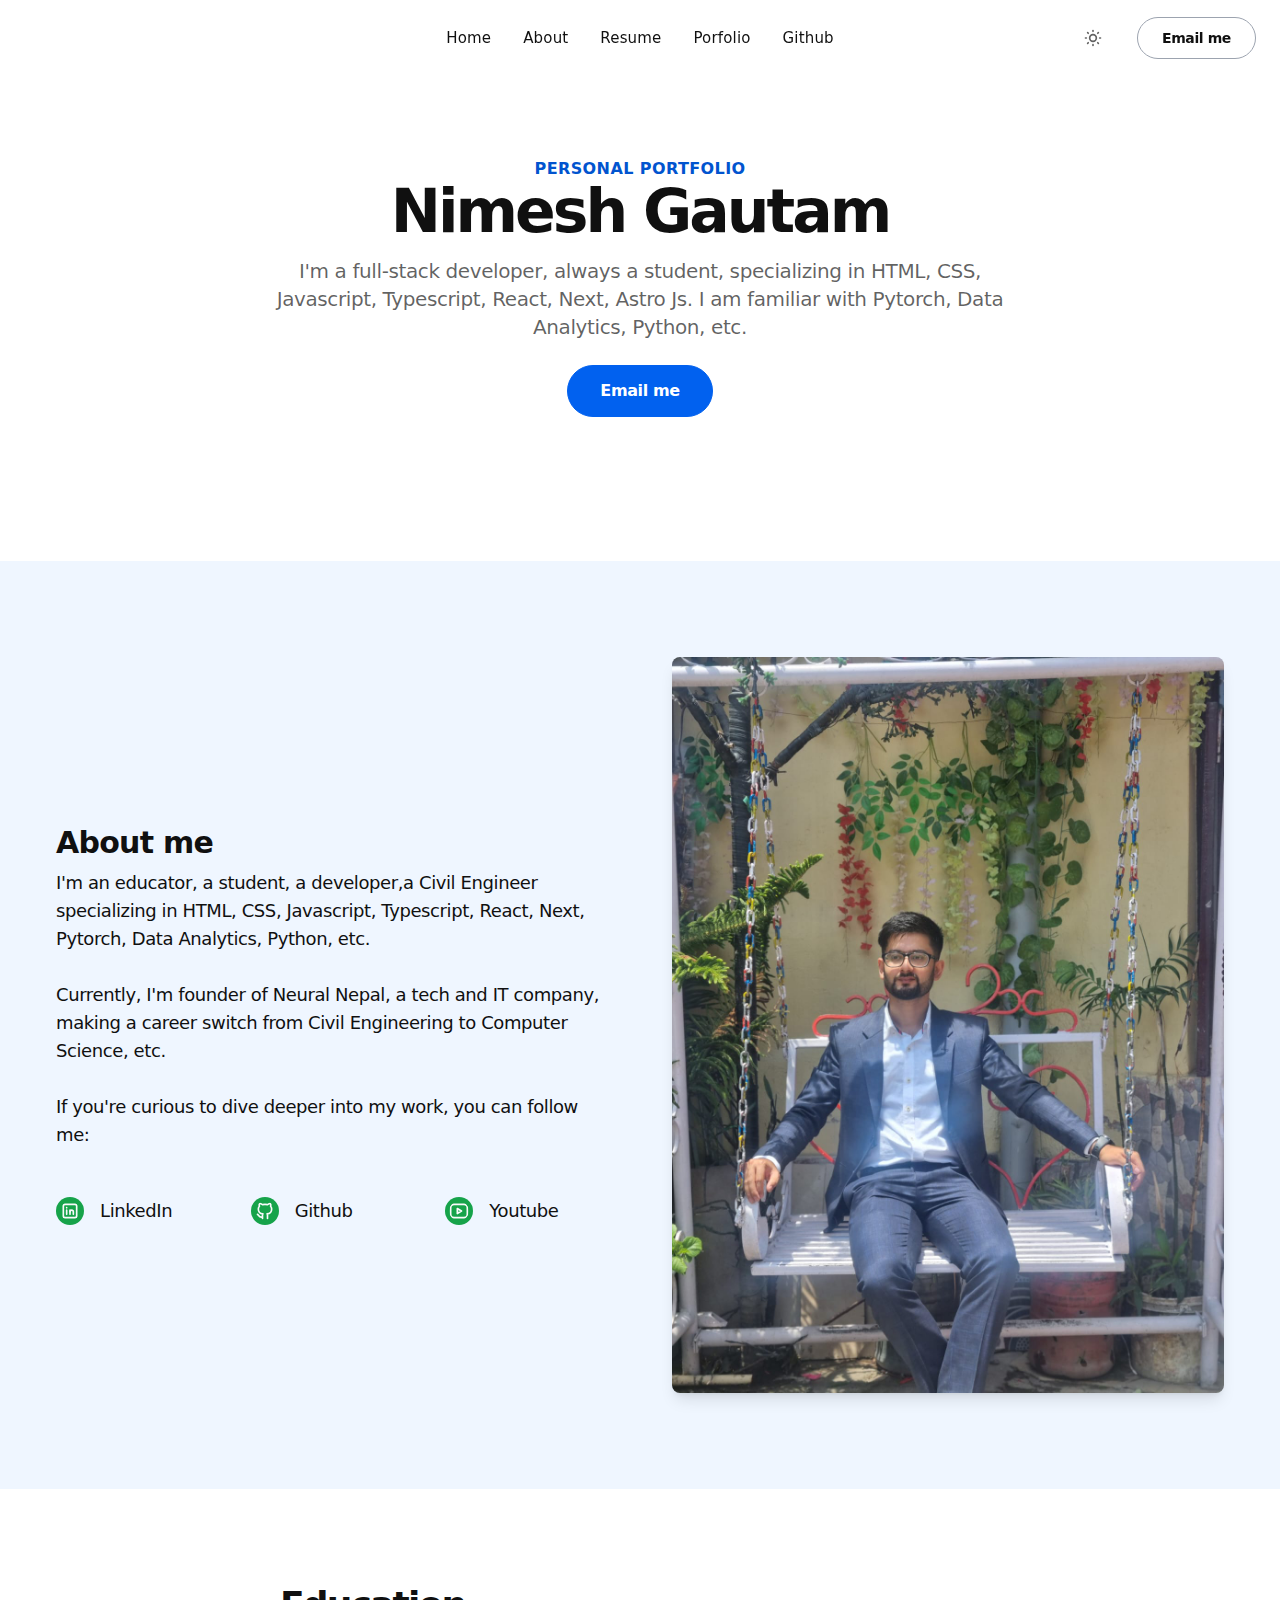
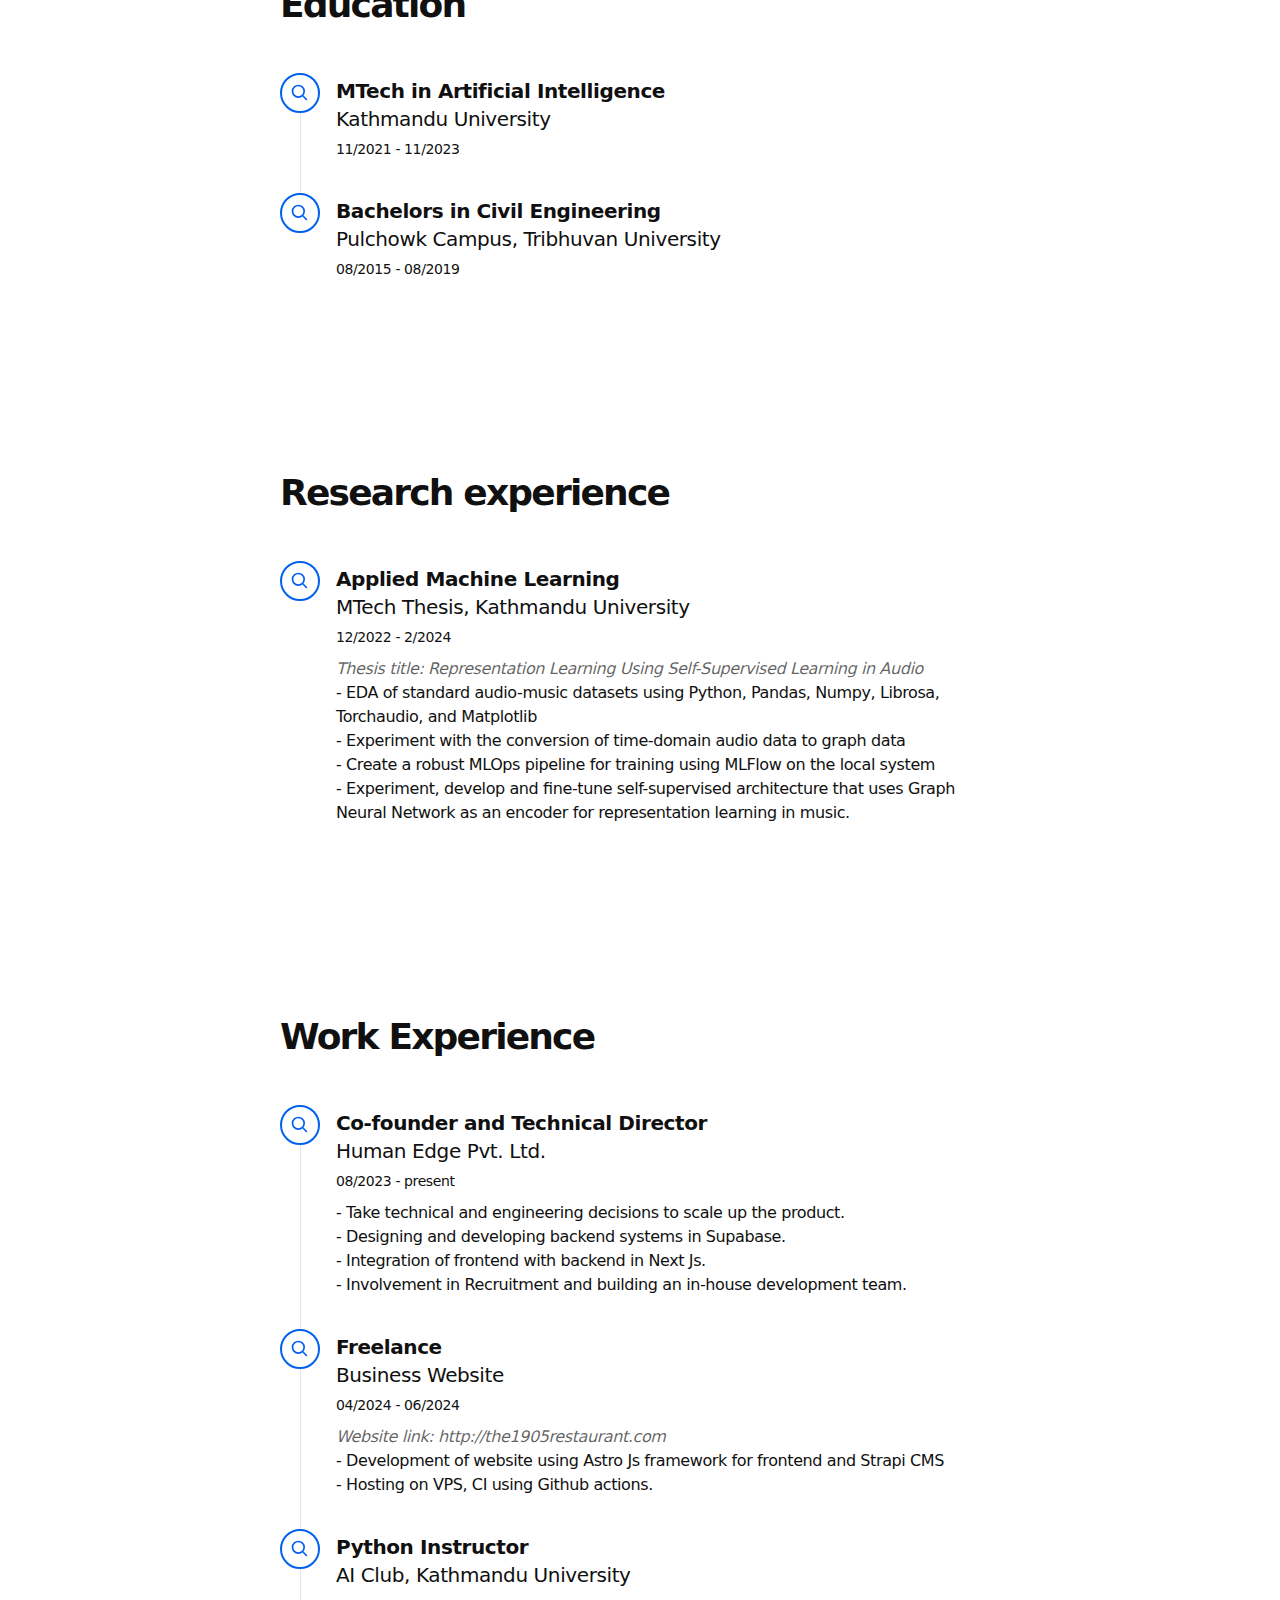
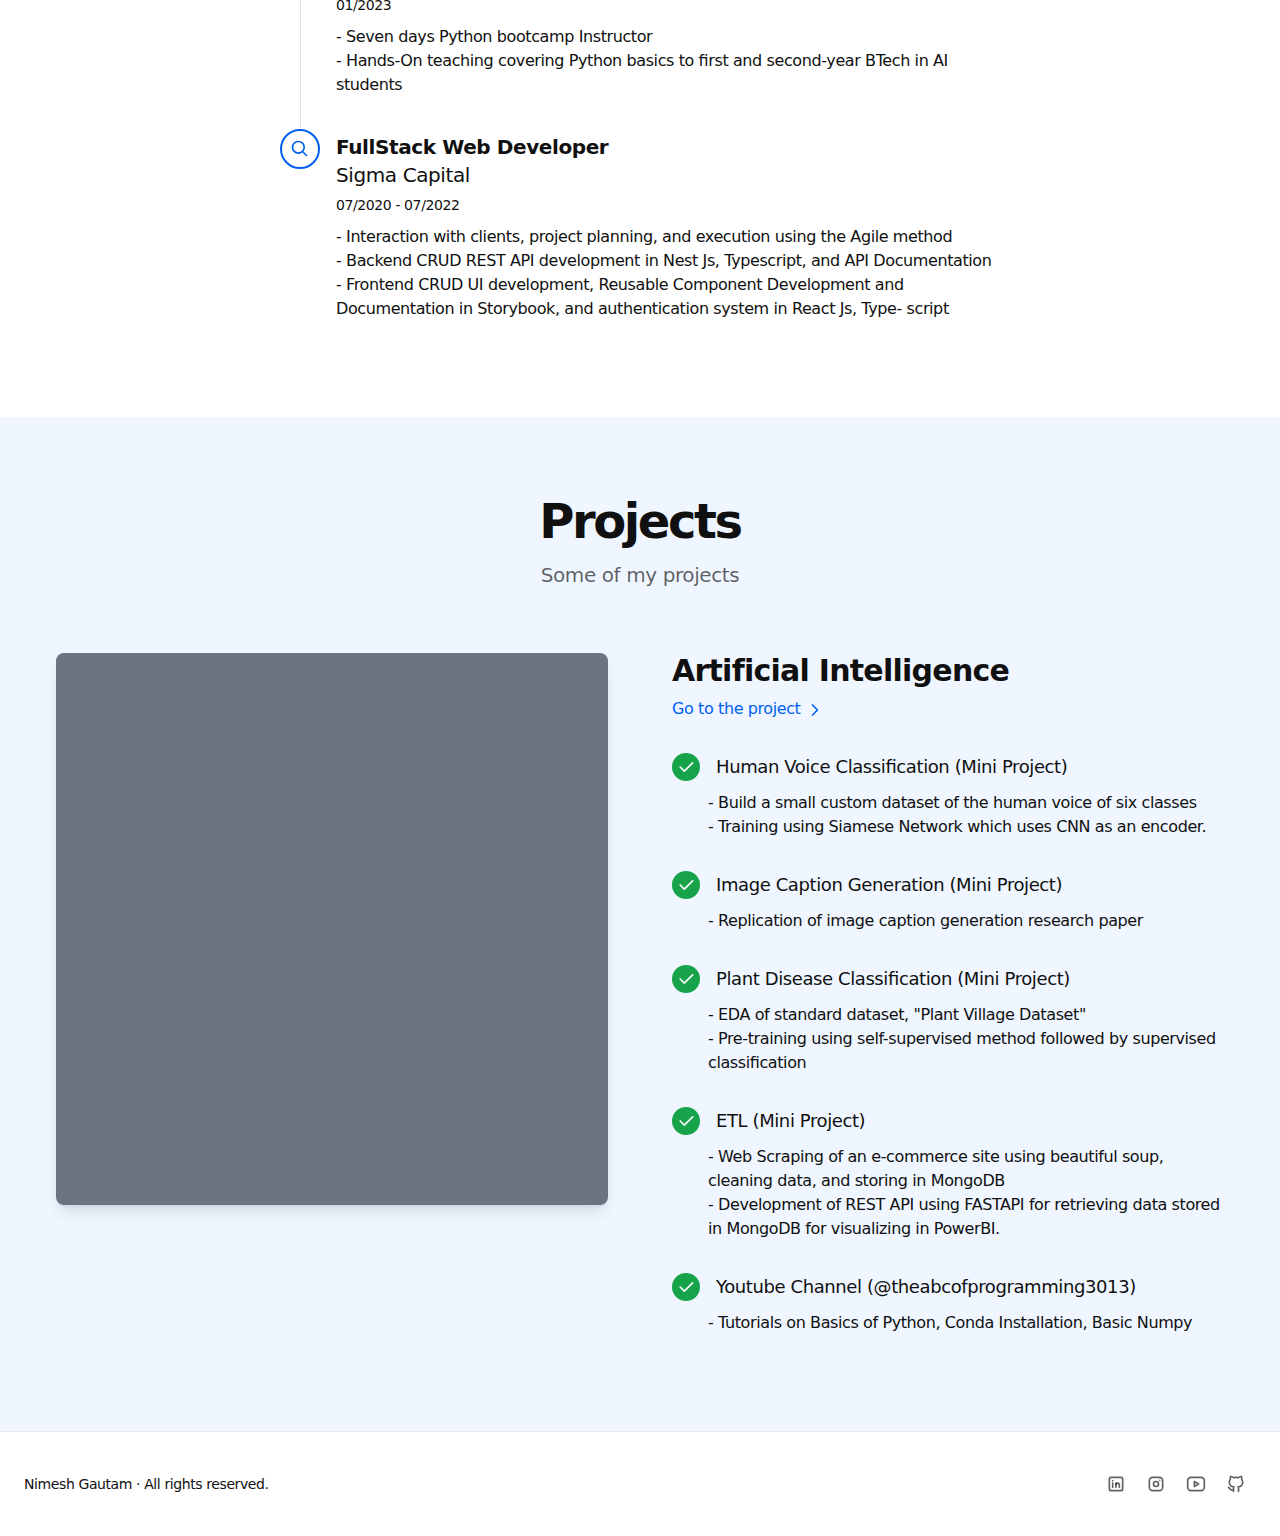
==== commit 2880dabc: "cv update" ====
--- a/index.html
+++ b/index.html
@@ -1 +1 @@
-<!DOCTYPE html><html class="2xl:text-[20px]" dir="ltr" lang="en"><head><meta charset="UTF-8"><meta content="width=device-width,initial-scale=1" name="viewport"><link href="/sitemap-index.xml" rel="sitemap"><link href="/_astro/favicon.CGiRCjPI.ico" rel="shortcut icon"><link href="/_astro/favicon.vp_fBu0c.svg" rel="icon" type="image/svg+xml"><link href="/_astro/favicon.vp_fBu0c.svg" rel="mask-icon" color="#8D46E7"><link href="/_astro/apple-touch-icon.DHIlG7dp.png" rel="apple-touch-icon" sizes="180x180"><style>:root{--aw-font-sans:'InterVariable';--aw-font-serif:'InterVariable';--aw-font-heading:'InterVariable';--aw-color-primary:rgb(1 97 239);--aw-color-secondary:rgb(1 84 207);--aw-color-accent:rgb(109 40 217);--aw-color-text-heading:rgb(0 0 0);--aw-color-text-default:rgb(16 16 16);--aw-color-text-muted:rgb(16 16 16 / 66%);--aw-color-bg-page:rgb(255 255 255);--aw-color-bg-page-dark:rgb(3 6 32)}.dark{--aw-font-sans:'InterVariable';--aw-font-serif:'InterVariable';--aw-font-heading:'InterVariable';--aw-color-primary:rgb(1 97 239);--aw-color-secondary:rgb(1 84 207);--aw-color-accent:rgb(109 40 217);--aw-color-text-heading:rgb(247, 248, 248);--aw-color-text-default:rgb(229 236 246);--aw-color-text-muted:rgb(229 236 246 / 66%);--aw-color-bg-page:rgb(3 6 32)}</style><script>!function(){const e="system";function t(e){"dark"===e?document.documentElement.classList.add("dark"):document.documentElement.classList.remove("dark");const t=document.querySelectorAll("[data-aw-toggle-color-scheme] > input");t&&t.length&&t.forEach((t=>{t.checked="dark"!==e}))}e&&e.endsWith(":only")||(localStorage.theme,0)?t(e.replace(":only","")):"dark"===localStorage.theme||!("theme"in localStorage)&&window.matchMedia("(prefers-color-scheme: dark)").matches?t("dark"):t("light")}()</script><title>Personal Homepage Demo — AstroWind</title><meta content="🚀 Suitable for Startups, Small Business, Sass Websites, Professional Portfolios, Marketing Websites, Landing Pages &amp; Blogs." name="description"/><meta content="index,follow" name="robots"/><link href="https://astrowind.vercel.app" rel="canonical"/><meta content="Personal Homepage Demo" property="og:title"/><meta content="🚀 Suitable for Startups, Small Business, Sass Websites, Professional Portfolios, Marketing Websites, Landing Pages &amp; Blogs." property="og:description"/><meta content="https://astrowind.vercel.app" property="og:url"/><meta content="website" property="og:type"/><meta content="https://astrowind.vercel.app/_astro/default.CczmzLWf_1sAySv.webp" property="og:image"/><meta content="en" property="og:locale"/><meta content="AstroWind" property="og:site_name"/><meta content="summary_large_image" name="twitter:card"/><meta content="@onwidget" name="twitter:site"/><meta content="@onwidget" name="twitter:creator"/><meta content="orcPxI47GSa-cRvY11tUe6iGg2IO_RPvnA1q95iEM3M" name="google-site-verification"><!-- Comment the line below to disable View Transitions --><meta content="true" name="astro-view-transitions-enabled"><meta content="swap" name="astro-view-transitions-fallback"><link href="/_astro/privacy.D_LlGvIa.css" rel="stylesheet"><script src="/_astro/hoisted.BI3gJRLK.js" type="module"></script></head><body class="tracking-tight antialiased bg-page text-default"><header class="mx-auto w-full border-b border-gray-50/0 ease-in-out flex-none sticky top-0 transition-[opacity] z-40" data-aw-sticky-header id="header"><div class="absolute inset-0"></div><div class="mx-auto relative md:px-6 text-default max-w-7xl md:grid md:grid-cols-3 md:items-center px-3 py-3 w-full"><div class="flex justify-between"><div class="flex items-center md:hidden"><button aria-label="Toggle Menu" class="flex items-center justify-center cursor-pointer flex-col group h-12 rounded w-12" type="button" data-aw-toggle-menu><span class="sr-only">Toggle Menu</span> <span class="rounded-full bg-black dark:bg-white duration-200 ease h-0.5 my-1 opacity-80 transform transition w-6 group-[.expanded]:rotate-45 group-[.expanded]:translate-y-2.5" aria-hidden="true"></span> <span class="rounded-full bg-black dark:bg-white duration-200 ease h-0.5 my-1 opacity-80 transform transition w-6 group-[.expanded]:opacity-0" aria-hidden="true"></span> <span class="rounded-full bg-black dark:bg-white duration-200 ease h-0.5 my-1 opacity-80 transform transition w-6 group-[.expanded]:-rotate-45 group-[.expanded]:-translate-y-2.5" aria-hidden="true"></span></button></div></div><nav aria-label="Main navigation" class="items-center md:w-auto w-full hidden md:flex md:justify-self-center md:mx-5 md:overflow-x-auto md:overflow-y-visible overflow-x-hidden overflow-y-auto text-default"><ul class="flex flex-col font-medium md:flex-row md:justify-center md:self-center md:text-[0.9375rem] md:w-auto text-xl tracking-[0.01rem] w-full"><li class=""><a href="#" class="flex items-center dark:hover:text-white hover:text-link px-4 py-3">Home</a></li><li class=""><a href="#about" class="flex items-center dark:hover:text-white hover:text-link px-4 py-3">About</a></li><li class=""><a href="#resume" class="flex items-center dark:hover:text-white hover:text-link px-4 py-3">Resume</a></li><li class=""><a href="#porfolio" class="flex items-center dark:hover:text-white hover:text-link px-4 py-3">Porfolio</a></li><li class=""><a href="https://github.com/gtmbuddha2" class="flex items-center dark:hover:text-white hover:text-link px-4 py-3">Github</a></li></ul></nav><div class="items-center md:w-auto w-full hidden md:flex bottom-0 fixed justify-end left-0 md:justify-self-end md:mb-0 md:p-0 md:self-center md:static p-3 rtl:left-auto rtl:right-0"><div class="flex items-center justify-between md:w-auto w-full"><div class="flex"><button aria-label="Toggle between Dark and Light mode" class="items-center dark:focus:ring-gray-700 dark:hover:bg-gray-700 dark:text-gray-400 focus:outline-none focus:ring-4 focus:ring-gray-200 hover:bg-gray-100 inline-flex p-2.5 rounded-lg text-muted text-sm" type="button" data-aw-toggle-color-scheme><svg class="w-6 h-6 md:h-5 md:inline-block md:w-5" data-icon="tabler:sun" height="1em" viewBox="0 0 24 24" width="1em"><symbol id="ai:tabler:sun"><path d="M8 12a4 4 0 1 0 8 0a4 4 0 1 0-8 0m-5 0h1m8-9v1m8 8h1m-9 8v1M5.6 5.6l.7.7m12.1-.7l-.7.7m0 11.4l.7.7m-12.1-.7l-.7.7" fill="none" stroke="currentColor" stroke-linecap="round" stroke-linejoin="round" stroke-width="2"/></symbol><use xlink:href="#ai:tabler:sun"></use></svg></button></div><span class="rtl:ml-0 ml-4 rtl:mr-4"><a href="mailto::nimesgautam@outlook.com" class="text-sm btn-secondary font-semibold md:px-6 ml-2 px-5.5 py-2.5 shadow-none w-auto">Email me</a></span></div></div></div></header><main><section class="relative not-prose md:-mt-[76px]" id="hero"><div class="absolute inset-0 pointer-events-none" aria-hidden="true"></div><div class="mx-auto relative px-4 max-w-7xl sm:px-6"><div class="pointer-events-none md:pt-[76px] pt-0"></div><div class="md:py-20 py-12"><div class="mx-auto max-w-5xl md:pb-16 pb-10 text-center"><p class="font-bold dark:text-blue-200 text-base text-secondary tracking-wide uppercase">Personal Portfolio</p><h1 class="font-bold font-heading leading-tighter tracking-tighter mb-4 dark:text-gray-200 md:text-6xl text-5xl">Nimesh Gautam</h1><div class="mx-auto max-w-3xl"><p class="text-muted text-xl dark:text-slate-300 mb-6">I'm a full-stack developer, always a student, specializing in HTML, CSS, Javascript, Typescript, React, Next, Astro Js. I am familiar with Pytorch, Data Analytics, Python, etc.</p><div class="flex flex-col flex-nowrap gap-4 m-auto max-w-xs sm:flex-row sm:justify-center sm:max-w-md"><div class="flex w-full sm:w-auto"><a href="mailto::outlook.com" class="w-full btn-primary sm:mb-0">Email me</a></div></div></div></div><div></div></div></div></section><section class="relative not-prose scroll-mt-[72px]" id="about"><div class="absolute inset-0 pointer-events-none -z-[1]" aria-hidden="true"><div class="absolute inset-0 bg-blue-50 dark:bg-transparent"></div></div><div class="mx-auto relative px-4 lg:py-20 md:px-6 md:py-16 py-12 text-default max-w-7xl"><div class="mx-auto max-w-7xl md:px-8 p-4"><div class="md:flex md:gap-16"><div class="md:basis-1/2 self-center"><div class="text-lg dark:text-slate-400 mb-12"><h2 class="font-bold dark:text-white mb-2 sm:text-3xl text-2xl tracking-tight">About me</h2><p>I'm an educator, a student, a developer,a Civil Engineer specializing in HTML, CSS, Javascript, Typescript, React, Next, Pytorch, Data Analytics, Python, etc.</p><br><p>Currently, I'm founder of Neural Nepal, a tech and IT company, making a career switch from Civil Engineering to Computer Science, etc.</p><br><p>If you're curious to dive deeper into my work, you can follow me:</p></div><div class="mx-auto gap-8 gap-y-4 grid md:gap-y-8 lg:grid-cols-3 sm:grid-cols-2"><div><div class="flex flex-row max-w-none"><div class="flex justify-center"><svg class="flex items-center justify-center bg-green-600 dark:bg-green-700 h-7 mr-2 p-1 rounded-full rtl:ml-2 rtl:mr-0 text-gray-50 w-7" data-icon="tabler:brand-linkedin" height="1em" viewBox="0 0 24 24" width="1em"><use xlink:href="#ai:tabler:brand-linkedin"></use></svg></div><div class="mt-0.5"><div class="rtl:ml-0 ml-2 rtl:mr-2 dark:text-white font-medium leading-6 text-lg"><a href="https://www.linkedin.com/in/gautam-nimesh/" class="cursor-pointer hover:text-primary" rel="noopener noreferrer" target="_blank">LinkedIn</a></div></div></div></div><div><div class="flex flex-row max-w-none"><div class="flex justify-center"><svg class="flex items-center justify-center bg-green-600 dark:bg-green-700 h-7 mr-2 p-1 rounded-full rtl:ml-2 rtl:mr-0 text-gray-50 w-7" data-icon="tabler:brand-github" height="1em" viewBox="0 0 24 24" width="1em"><use xlink:href="#ai:tabler:brand-github"></use></svg></div><div class="mt-0.5"><div class="rtl:ml-0 ml-2 rtl:mr-2 dark:text-white font-medium leading-6 text-lg"><a href="https://www.github.com/gtmbuddha2" class="cursor-pointer hover:text-primary" rel="noopener noreferrer" target="_blank">Github</a></div></div></div></div><div><div class="flex flex-row max-w-none"><div class="flex justify-center"><svg class="flex items-center justify-center bg-green-600 dark:bg-green-700 h-7 mr-2 p-1 rounded-full rtl:ml-2 rtl:mr-0 text-gray-50 w-7" data-icon="tabler:brand-youtube" height="1em" viewBox="0 0 24 24" width="1em"><use xlink:href="#ai:tabler:brand-youtube"></use></svg></div><div class="mt-0.5"><div class="rtl:ml-0 ml-2 rtl:mr-2 dark:text-white font-medium leading-6 text-lg"><a href="https://youtube.com/@abcofprogramming24?si=DprlV9B8MjU1J9fM" class="cursor-pointer hover:text-primary" rel="noopener noreferrer" target="_blank">Youtube</a></div></div></div></div></div></div><div class="md:basis-1/2 md:mt-0 mt-10" aria-hidden="true"><div class="relative m-auto max-w-4xl"><img alt="profile picture of nimesh" class="mx-auto w-full bg-gray-500 object-cover rounded-lg shadow-lg" decoding="async" height="500" loading="lazy" sizes="(max-width: 768px) 100vw, 432px" src="/img/nimeshphotoprofile.jpeg" srcset="/img/nimeshphotoprofile.jpeg 400w, /img/nimeshphotoprofile.jpeg 768w" width="500"></div></div></div></div></div></section><section class="relative not-prose scroll-mt-[72px]" id="resume"><div class="absolute inset-0 pointer-events-none -z-[1]" aria-hidden="true"><div class="absolute inset-0"></div></div><div class="mx-auto relative px-4 lg:py-20 md:px-6 md:py-16 py-12 text-default max-w-3xl"><div class="flex flex-col gap-8 md:gap-12"><div class="w-full md:self-center md:py-4"><div class="mb-8 md:mb-12 md:mx-auto rtl:text-right text-left"><h2 class="font-bold font-heading leading-tighter tracking-tighter text-heading lg:text-4xl text-3xl">Education</h2></div><div class=""><div class="flex"><div class="flex items-center rtl:mr-0 flex-col mr-4 rtl:ml-4"><div><div class="flex items-center justify-center"><svg class="rounded-full border-2 border-primary dark:border-blue-700 dark:text-slate-200 h-10 p-2 text-primary w-10" data-icon="tabler:search" height="1em" viewBox="0 0 24 24" width="1em"><symbol id="ai:tabler:search"><path d="M3 10a7 7 0 1 0 14 0a7 7 0 1 0-14 0m18 11l-6-6" fill="none" stroke="currentColor" stroke-linecap="round" stroke-linejoin="round" stroke-width="2"/></symbol><use xlink:href="#ai:tabler:search"></use></svg></div></div><div class="bg-black/10 dark:bg-slate-400/50 h-full w-px"></div></div><div class="pt-1 pb-8"><p class="font-bold text-xl">MTech in Artificial Intelligence<br/><span class="font-normal">Kathmandu University</span><br/><span class="text-sm font-normal">11/2021 - 11/2023</span></p></div></div><div class="flex"><div class="flex items-center rtl:mr-0 flex-col mr-4 rtl:ml-4"><div><div class="flex items-center justify-center"><svg class="rounded-full border-2 border-primary dark:border-blue-700 dark:text-slate-200 h-10 p-2 text-primary w-10" data-icon="tabler:search" height="1em" viewBox="0 0 24 24" width="1em"><use xlink:href="#ai:tabler:search"></use></svg></div></div></div><div class="pt-1"><p class="font-bold text-xl">Bachelors in Civil Engineering<br/><span class="font-normal">Pulchowk Campus, Tribhuvan University</span><br/><span class="text-sm font-normal">08/2015 - 08/2019</span></p></div></div></div></div></div></div></section><section class="relative not-prose scroll-mt-[72px]"><div class="absolute inset-0 pointer-events-none -z-[1]" aria-hidden="true"><div class="absolute inset-0"></div></div><div class="mx-auto relative px-4 lg:py-20 md:px-6 md:py-16 py-12 text-default max-w-3xl"><div class="flex flex-col gap-8 md:gap-12"><div class="w-full md:self-center md:py-4"><div class="mb-8 md:mb-12 md:mx-auto rtl:text-right text-left"><h2 class="font-bold font-heading leading-tighter tracking-tighter text-heading lg:text-4xl text-3xl">Research experience</h2></div><div class=""><div class="flex"><div class="flex items-center rtl:mr-0 flex-col mr-4 rtl:ml-4"><div><div class="flex items-center justify-center"><svg class="rounded-full border-2 border-primary dark:border-blue-700 dark:text-slate-200 h-10 p-2 text-primary w-10" data-icon="tabler:search" height="1em" viewBox="0 0 24 24" width="1em"><use xlink:href="#ai:tabler:search"></use></svg></div></div></div><div class="pt-1"><p class="font-bold text-xl">Applied Machine Learning<br/><span class="font-normal">MTech Thesis, Kathmandu University</span><br/><span class="text-sm font-normal">12/2022 - 2/2024</span></p><p class="text-muted mt-2"><i>Thesis title: Representation Learning Using Self-Supervised Learning in Audio</i><br/></p><ul><li>- EDA of standard audio-music datasets using Python, Pandas, Numpy, Librosa, Torchaudio, and Matplotlib</li><li>- Experiment with the conversion of time-domain audio data to graph data</li><li>- Create a robust MLOps pipeline for training using MLFlow on the local system</li><li>- Experiment, develop and ﬁne-tune self-supervised architecture that uses Graph Neural Network as an encoder for representation learning in music.</li></ul><p></p></div></div></div></div></div></div></section><section class="relative not-prose scroll-mt-[72px]"><div class="absolute inset-0 pointer-events-none -z-[1]" aria-hidden="true"><div class="absolute inset-0"></div></div><div class="mx-auto relative px-4 lg:py-20 md:px-6 md:py-16 py-12 text-default max-w-3xl"><div class="flex flex-col gap-8 md:gap-12"><div class="w-full md:self-center md:py-4"><div class="mb-8 md:mb-12 md:mx-auto rtl:text-right text-left"><h2 class="font-bold font-heading leading-tighter tracking-tighter text-heading lg:text-4xl text-3xl">Work Experience</h2></div><div class=""><div class="flex"><div class="flex items-center rtl:mr-0 flex-col mr-4 rtl:ml-4"><div><div class="flex items-center justify-center"><svg class="rounded-full border-2 border-primary dark:border-blue-700 dark:text-slate-200 h-10 p-2 text-primary w-10" data-icon="tabler:search" height="1em" viewBox="0 0 24 24" width="1em"><use xlink:href="#ai:tabler:search"></use></svg></div></div><div class="bg-black/10 dark:bg-slate-400/50 h-full w-px"></div></div><div class="pt-1 pb-8"><p class="font-bold text-xl">Freelance<br/><span class="font-normal">Business Website</span><br/><span class="text-sm font-normal">04/2024 - 06/2024</span></p><p class="text-muted mt-2"><i>Website link: <a href="http://the1905restaurant.com">http://the1905restaurant.com</a></i><br/></p><ul><li>- Development of website using Astro Js framework for frontend and Strapi CMS</li><li>- Hosting on VPS, CI using Github actions.</li></ul><p></p></div></div><div class="flex"><div class="flex items-center rtl:mr-0 flex-col mr-4 rtl:ml-4"><div><div class="flex items-center justify-center"><svg class="rounded-full border-2 border-primary dark:border-blue-700 dark:text-slate-200 h-10 p-2 text-primary w-10" data-icon="tabler:search" height="1em" viewBox="0 0 24 24" width="1em"><use xlink:href="#ai:tabler:search"></use></svg></div></div><div class="bg-black/10 dark:bg-slate-400/50 h-full w-px"></div></div><div class="pt-1 pb-8"><p class="font-bold text-xl">FullStack Web Developer<br/><span class="font-normal">Sigma Capital</span><br/><span class="text-sm font-normal">07/2023 - present</span></p><p class="text-muted mt-2"></p><ul><li>- Interaction with clients, project planning, and execution using the Agile method</li><li>- Backend CRUD REST API development in Nest Js, Typescript, and API Documentation</li><li>- Frontend CRUD UI development, Reusable Component Development and Documentation in Storybook, and authentication system in React Js, Type- script</li></ul><p></p></div></div><div class="flex"><div class="flex items-center rtl:mr-0 flex-col mr-4 rtl:ml-4"><div><div class="flex items-center justify-center"><svg class="rounded-full border-2 border-primary dark:border-blue-700 dark:text-slate-200 h-10 p-2 text-primary w-10" data-icon="tabler:search" height="1em" viewBox="0 0 24 24" width="1em"><use xlink:href="#ai:tabler:search"></use></svg></div></div></div><div class="pt-1"><p class="font-bold text-xl">Python Instructor<br/><span class="font-normal">AI Club, Kathmandu University</span><br/><span class="text-sm font-normal">01/2023</span></p><p class="text-muted mt-2"></p><ul><li>- Seven days Python bootcamp Instructor</li><li>- Hands-On teaching covering Python basics to ﬁrst and second-year BTech in AI students</li></ul><p></p></div></div></div></div></div></div></section><section class="relative not-prose scroll-mt-[72px]" id="porfolio"><div class="absolute inset-0 pointer-events-none -z-[1]" aria-hidden="true"><div class="absolute inset-0 bg-blue-50 dark:bg-transparent"></div></div><div class="mx-auto relative px-4 lg:py-20 md:px-6 md:py-16 py-12 text-default max-w-7xl"><div class="mb-8 md:mb-12 md:mx-auto lg:max-w-2xl max-w-xl sm:mx-auto text-center"><h2 class="font-bold font-heading leading-tighter tracking-tighter text-heading mb-4 md:text-5xl text-4xl">Projects</h2><p class="mx-auto max-w-3xl dark:text-slate-400 mt-4 sm:text-center text-muted text-xl">Some of my projects</p></div><div class="mx-auto max-w-7xl md:px-8 p-4"><div class="md:flex md:gap-16 md:flex-row-reverse"><div class="md:basis-1/2 self-center"><div class="text-lg dark:text-slate-400 mb-12"><h3 class="font-bold dark:text-white mb-2 sm:text-3xl text-2xl tracking-tight">Artificial Intelligence</h3></div><div class="text-primary mb-8 mt-[-40px]"><a href="#porfolio" class="cursor-pointer hover:text-primary">Go to the project<svg class="h-5 w-5 -mr-1.5 inline-block ml-1 rtl:-ml-1.5 rtl:mr-1" data-icon="tabler:chevron-right" height="1em" viewBox="0 0 24 24" width="1em"><symbol id="ai:tabler:chevron-right"><path d="m9 6l6 6l-6 6" fill="none" stroke="currentColor" stroke-linecap="round" stroke-linejoin="round" stroke-width="2"/></symbol><use xlink:href="#ai:tabler:chevron-right"></use></svg></a></div><div class="mx-auto gap-8 gap-y-4 grid md:gap-y-8"><div><div class="flex flex-row max-w-none"><div class="flex justify-center"><svg class="flex items-center justify-center bg-green-600 dark:bg-green-700 h-7 mr-2 p-1 rounded-full rtl:ml-2 rtl:mr-0 text-gray-50 w-7" data-icon="tabler:check" height="1em" viewBox="0 0 24 24" width="1em"><symbol id="ai:tabler:check"><path d="m5 12l5 5L20 7" fill="none" stroke="currentColor" stroke-linecap="round" stroke-linejoin="round" stroke-width="2"/></symbol><use xlink:href="#ai:tabler:check"></use></svg></div><div class="mt-0.5"><h3 class="rtl:ml-0 ml-2 rtl:mr-2 dark:text-white font-medium leading-6 text-lg">Human Voice Classiﬁcation (Mini Project)</h3><p class="text-muted dark:text-slate-400 ml-2 mt-3 rtl:ml-0 rtl:mr-2"></p><ul><li>- Build a small custom dataset of the human voice of six classes</li><li>- Training using Siamese Network which uses CNN as an encoder.</li></ul><p></p></div></div></div><div><div class="flex flex-row max-w-none"><div class="flex justify-center"><svg class="flex items-center justify-center bg-green-600 dark:bg-green-700 h-7 mr-2 p-1 rounded-full rtl:ml-2 rtl:mr-0 text-gray-50 w-7" data-icon="tabler:check" height="1em" viewBox="0 0 24 24" width="1em"><use xlink:href="#ai:tabler:check"></use></svg></div><div class="mt-0.5"><h3 class="rtl:ml-0 ml-2 rtl:mr-2 dark:text-white font-medium leading-6 text-lg">Image Caption Generation (Mini Project)</h3><p class="text-muted dark:text-slate-400 ml-2 mt-3 rtl:ml-0 rtl:mr-2"></p><ul><li>- Replication of image caption generation research paper</li></ul><p></p></div></div></div><div><div class="flex flex-row max-w-none"><div class="flex justify-center"><svg class="flex items-center justify-center bg-green-600 dark:bg-green-700 h-7 mr-2 p-1 rounded-full rtl:ml-2 rtl:mr-0 text-gray-50 w-7" data-icon="tabler:check" height="1em" viewBox="0 0 24 24" width="1em"><use xlink:href="#ai:tabler:check"></use></svg></div><div class="mt-0.5"><h3 class="rtl:ml-0 ml-2 rtl:mr-2 dark:text-white font-medium leading-6 text-lg">Plant Disease Classiﬁcation (Mini Project)</h3><p class="text-muted dark:text-slate-400 ml-2 mt-3 rtl:ml-0 rtl:mr-2"></p><ul><li>- EDA of standard dataset, "Plant Village Dataset"</li><li>- Pre-training using self-supervised method followed by supervised classiﬁcation</li></ul><p></p></div></div></div><div><div class="flex flex-row max-w-none"><div class="flex justify-center"><svg class="flex items-center justify-center bg-green-600 dark:bg-green-700 h-7 mr-2 p-1 rounded-full rtl:ml-2 rtl:mr-0 text-gray-50 w-7" data-icon="tabler:check" height="1em" viewBox="0 0 24 24" width="1em"><use xlink:href="#ai:tabler:check"></use></svg></div><div class="mt-0.5"><h3 class="rtl:ml-0 ml-2 rtl:mr-2 dark:text-white font-medium leading-6 text-lg">ETL (Mini Project)</h3><p class="text-muted dark:text-slate-400 ml-2 mt-3 rtl:ml-0 rtl:mr-2"></p><ul><li>- Web Scraping of an e-commerce site using beautiful soup, cleaning data, and storing in MongoDB</li><li>- Development of REST API using FASTAPI for retrieving data stored in MongoDB for visualizing in PowerBI.</li></ul><p></p></div></div></div><div><div class="flex flex-row max-w-none"><div class="flex justify-center"><svg class="flex items-center justify-center bg-green-600 dark:bg-green-700 h-7 mr-2 p-1 rounded-full rtl:ml-2 rtl:mr-0 text-gray-50 w-7" data-icon="tabler:check" height="1em" viewBox="0 0 24 24" width="1em"><use xlink:href="#ai:tabler:check"></use></svg></div><div class="mt-0.5"><h3 class="rtl:ml-0 ml-2 rtl:mr-2 dark:text-white font-medium leading-6 text-lg">Youtube Channel (@theabcofprogramming3013)</h3><p class="text-muted dark:text-slate-400 ml-2 mt-3 rtl:ml-0 rtl:mr-2"></p><ul><li>- Tutorials on Basics of Python, Conda Installation, Basic Numpy</li></ul><p></p></div></div></div></div></div><div class="md:basis-1/2 md:mt-0 mt-10" aria-hidden="true"><div class="relative m-auto max-w-4xl"><img alt="profile picture of nimesh" class="mx-auto w-full bg-gray-500 object-cover rounded-lg shadow-lg" decoding="async" height="500" loading="lazy" sizes="(max-width: 768px) 100vw, 432px" src="/img/nimeshphotoprofile.jpeg" srcset="/img/nimeshphotoprofile.jpeg 400w, /img/nimeshphotoprofile.jpeg 768w" width="500"></div></div></div></div></div></section></main><footer class="relative not-prose border-gray-200 border-t dark:border-slate-800"><div class="absolute inset-0 pointer-events-none dark:bg-dark" aria-hidden="true"></div><div class="mx-auto relative px-4 max-w-7xl sm:px-6 dark:text-slate-300"><div class="md:flex md:items-center md:justify-between md:py-8 py-6"><ul class="flex -ml-2 mb-4 md:mb-0 md:ml-4 md:order-1 rtl:-mr-2 rtl:md:ml-0 rtl:md:mr-4 rtl:ml-0"><li><a href="https://www.linkedin.com/in/gautam-nimesh/" class="items-center dark:focus:ring-gray-700 dark:hover:bg-gray-700 dark:text-gray-400 focus:outline-none focus:ring-4 focus:ring-gray-200 hover:bg-gray-100 inline-flex p-2.5 rounded-lg text-muted text-sm" aria-label="Linkedin"><svg class="h-5 w-5" data-icon="tabler:brand-linkedin" height="1em" viewBox="0 0 24 24" width="1em"><symbol id="ai:tabler:brand-linkedin"><g fill="none" stroke="currentColor" stroke-linecap="round" stroke-linejoin="round" stroke-width="2"><path d="M4 6a2 2 0 0 1 2-2h12a2 2 0 0 1 2 2v12a2 2 0 0 1-2 2H6a2 2 0 0 1-2-2zm4 5v5m0-8v.01M12 16v-5"/><path d="M16 16v-3a2 2 0 0 0-4 0"/></g></symbol><use xlink:href="#ai:tabler:brand-linkedin"></use></svg></a></li><li><a href="https://www.instagram.com/nimesgautam/" class="items-center dark:focus:ring-gray-700 dark:hover:bg-gray-700 dark:text-gray-400 focus:outline-none focus:ring-4 focus:ring-gray-200 hover:bg-gray-100 inline-flex p-2.5 rounded-lg text-muted text-sm" aria-label="Instagram"><svg class="h-5 w-5" data-icon="tabler:brand-instagram" height="1em" viewBox="0 0 24 24" width="1em"><symbol id="ai:tabler:brand-instagram"><g fill="none" stroke="currentColor" stroke-linecap="round" stroke-linejoin="round" stroke-width="2"><path d="M4 8a4 4 0 0 1 4-4h8a4 4 0 0 1 4 4v8a4 4 0 0 1-4 4H8a4 4 0 0 1-4-4z"/><path d="M9 12a3 3 0 1 0 6 0a3 3 0 1 0-6 0m7.5-4.5v.01"/></g></symbol><use xlink:href="#ai:tabler:brand-instagram"></use></svg></a></li><li><a href="https://youtube.com/@abcofprogramming24?si=jEVFLtt0edlJnAJq" class="items-center dark:focus:ring-gray-700 dark:hover:bg-gray-700 dark:text-gray-400 focus:outline-none focus:ring-4 focus:ring-gray-200 hover:bg-gray-100 inline-flex p-2.5 rounded-lg text-muted text-sm" aria-label="Youtube"><svg class="h-5 w-5" data-icon="tabler:brand-youtube" height="1em" viewBox="0 0 24 24" width="1em"><symbol id="ai:tabler:brand-youtube"><g fill="none" stroke="currentColor" stroke-linecap="round" stroke-linejoin="round" stroke-width="2"><path d="M2 8a4 4 0 0 1 4-4h12a4 4 0 0 1 4 4v8a4 4 0 0 1-4 4H6a4 4 0 0 1-4-4z"/><path d="m10 9l5 3l-5 3z"/></g></symbol><use xlink:href="#ai:tabler:brand-youtube"></use></svg></a></li><li><a href="https://github.com/gtmbuddha2" class="items-center dark:focus:ring-gray-700 dark:hover:bg-gray-700 dark:text-gray-400 focus:outline-none focus:ring-4 focus:ring-gray-200 hover:bg-gray-100 inline-flex p-2.5 rounded-lg text-muted text-sm" aria-label="Github"><svg class="h-5 w-5" data-icon="tabler:brand-github" height="1em" viewBox="0 0 24 24" width="1em"><symbol id="ai:tabler:brand-github"><path d="M9 19c-4.3 1.4-4.3-2.5-6-3m12 5v-3.5c0-1 .1-1.4-.5-2c2.8-.3 5.5-1.4 5.5-6a4.6 4.6 0 0 0-1.3-3.2a4.2 4.2 0 0 0-.1-3.2s-1.1-.3-3.5 1.3a12.3 12.3 0 0 0-6.2 0C6.5 2.8 5.4 3.1 5.4 3.1a4.2 4.2 0 0 0-.1 3.2A4.6 4.6 0 0 0 4 9.5c0 4.6 2.7 5.7 5.5 6c-.6.6-.6 1.2-.5 2V21" fill="none" stroke="currentColor" stroke-linecap="round" stroke-linejoin="round" stroke-width="2"/></symbol><use xlink:href="#ai:tabler:brand-github"></use></svg></a></li></ul><div class="text-sm dark:text-muted mr-4">Nimesh Gautam · All rights reserved.</div></div></div></footer><script>!function(){const e="system";if(window.basic_script)return;function t(e){"dark"===e?document.documentElement.classList.add("dark"):document.documentElement.classList.remove("dark")}window.basic_script=!0;const d=function(){e&&e.endsWith(":only")||(localStorage.theme,0)?t(e.replace(":only","")):"dark"===localStorage.theme||!("theme"in localStorage)&&window.matchMedia("(prefers-color-scheme: dark)").matches?t("dark"):t("light")};function a(e,t,d){const a="string"==typeof e?document.querySelectorAll(e):e;a&&a.length&&a.forEach((e=>{e.addEventListener(t,(t=>d(t,e)),!1)}))}d();const o=function(){let t=window.scrollY,d=!0;a("#header nav","click",(function(){document.querySelector("[data-aw-toggle-menu]")?.classList.remove("expanded"),document.body.classList.remove("overflow-hidden"),document.getElementById("header")?.classList.remove("h-screen"),document.getElementById("header")?.classList.remove("expanded"),document.getElementById("header")?.classList.remove("bg-page"),document.querySelector("#header nav")?.classList.add("hidden"),document.querySelector("#header > div > div:last-child")?.classList.add("hidden")})),a("[data-aw-toggle-menu]","click",(function(e,t){t.classList.toggle("expanded"),document.body.classList.toggle("overflow-hidden"),document.getElementById("header")?.classList.toggle("h-screen"),document.getElementById("header")?.classList.toggle("expanded"),document.getElementById("header")?.classList.toggle("bg-page"),document.querySelector("#header nav")?.classList.toggle("hidden"),document.querySelector("#header > div > div:last-child")?.classList.toggle("hidden")})),a("[data-aw-toggle-color-scheme]","click",(function(){e.endsWith(":only")||(document.documentElement.classList.toggle("dark"),localStorage.theme=document.documentElement.classList.contains("dark")?"dark":"light")})),a("[data-aw-social-share]","click",(function(e,t){const d=t.getAttribute("data-aw-social-share"),a=encodeURIComponent(t.getAttribute("data-aw-url")),o=encodeURIComponent(t.getAttribute("data-aw-text"));let n;switch(d){case"facebook":n=`https://www.facebook.com/sharer.php?u=${a}`;break;case"twitter":n=`https://twitter.com/intent/tweet?url=${a}&text=${o}`;break;case"linkedin":n=`https://www.linkedin.com/shareArticle?mini=true&url=${a}&title=${o}`;break;case"whatsapp":n=`https://wa.me/?text=${o}%20${a}`;break;case"mail":n=`mailto:?subject=%22${o}%22&body=${o}%20${a}`;break;default:return}const c=document.createElement("a");c.target="_blank",c.href=n,c.click()}));function o(){const e=document.querySelector("#header[data-aw-sticky-header]");e&&(t>60&&!e.classList.contains("scroll")?e.classList.add("scroll"):t<=60&&e.classList.contains("scroll")&&e.classList.remove("scroll"),d=!1)}window.matchMedia("(max-width: 767px)").addEventListener("change",(function(){document.querySelector("[data-aw-toggle-menu]")?.classList.remove("expanded"),document.body.classList.remove("overflow-hidden"),document.getElementById("header")?.classList.remove("h-screen"),document.getElementById("header")?.classList.remove("expanded"),document.getElementById("header")?.classList.remove("bg-page"),document.querySelector("#header nav")?.classList.add("hidden"),document.querySelector("#header > div > div:last-child")?.classList.add("hidden")})),o(),a([document],"scroll",(function(){t=window.scrollY,d||(window.requestAnimationFrame((()=>{o()})),d=!0)}))},n=function(){document.documentElement.classList.add("motion-safe:scroll-smooth");const e=document.querySelector("[data-aw-toggle-menu]");e&&e.classList.remove("expanded"),document.body.classList.remove("overflow-hidden"),document.getElementById("header")?.classList.remove("h-screen"),document.getElementById("header")?.classList.remove("expanded"),document.querySelector("#header nav")?.classList.add("hidden")};window.onload=o,window.onpageshow=n,document.addEventListener("astro:after-swap",(()=>{d(),o(),n()}))}()</script></body></html>+<!DOCTYPE html><html class="2xl:text-[20px]" dir="ltr" lang="en"><head><meta charset="UTF-8"><meta content="width=device-width,initial-scale=1" name="viewport"><link href="/sitemap-index.xml" rel="sitemap"><link href="/_astro/favicon.CGiRCjPI.ico" rel="shortcut icon"><link href="/_astro/favicon.vp_fBu0c.svg" rel="icon" type="image/svg+xml"><link href="/_astro/favicon.vp_fBu0c.svg" rel="mask-icon" color="#8D46E7"><link href="/_astro/apple-touch-icon.DHIlG7dp.png" rel="apple-touch-icon" sizes="180x180"><style>:root{--aw-font-sans:'InterVariable';--aw-font-serif:'InterVariable';--aw-font-heading:'InterVariable';--aw-color-primary:rgb(1 97 239);--aw-color-secondary:rgb(1 84 207);--aw-color-accent:rgb(109 40 217);--aw-color-text-heading:rgb(0 0 0);--aw-color-text-default:rgb(16 16 16);--aw-color-text-muted:rgb(16 16 16 / 66%);--aw-color-bg-page:rgb(255 255 255);--aw-color-bg-page-dark:rgb(3 6 32)}.dark{--aw-font-sans:'InterVariable';--aw-font-serif:'InterVariable';--aw-font-heading:'InterVariable';--aw-color-primary:rgb(1 97 239);--aw-color-secondary:rgb(1 84 207);--aw-color-accent:rgb(109 40 217);--aw-color-text-heading:rgb(247, 248, 248);--aw-color-text-default:rgb(229 236 246);--aw-color-text-muted:rgb(229 236 246 / 66%);--aw-color-bg-page:rgb(3 6 32)}</style><script>!function(){const e="system";function t(e){"dark"===e?document.documentElement.classList.add("dark"):document.documentElement.classList.remove("dark");const t=document.querySelectorAll("[data-aw-toggle-color-scheme] > input");t&&t.length&&t.forEach((t=>{t.checked="dark"!==e}))}e&&e.endsWith(":only")||(localStorage.theme,0)?t(e.replace(":only","")):"dark"===localStorage.theme||!("theme"in localStorage)&&window.matchMedia("(prefers-color-scheme: dark)").matches?t("dark"):t("light")}()</script><title>Personal Homepage Demo — AstroWind</title><meta content="🚀 Suitable for Startups, Small Business, Sass Websites, Professional Portfolios, Marketing Websites, Landing Pages &amp; Blogs." name="description"/><meta content="index,follow" name="robots"/><link href="https://astrowind.vercel.app" rel="canonical"/><meta content="Personal Homepage Demo" property="og:title"/><meta content="🚀 Suitable for Startups, Small Business, Sass Websites, Professional Portfolios, Marketing Websites, Landing Pages &amp; Blogs." property="og:description"/><meta content="https://astrowind.vercel.app" property="og:url"/><meta content="website" property="og:type"/><meta content="https://astrowind.vercel.app/_astro/default.CczmzLWf_1sAySv.webp" property="og:image"/><meta content="en" property="og:locale"/><meta content="AstroWind" property="og:site_name"/><meta content="summary_large_image" name="twitter:card"/><meta content="@onwidget" name="twitter:site"/><meta content="@onwidget" name="twitter:creator"/><meta content="orcPxI47GSa-cRvY11tUe6iGg2IO_RPvnA1q95iEM3M" name="google-site-verification"><!-- Comment the line below to disable View Transitions --><meta content="true" name="astro-view-transitions-enabled"><meta content="swap" name="astro-view-transitions-fallback"><link href="/_astro/privacy.D_LlGvIa.css" rel="stylesheet"><script src="/_astro/hoisted.BI3gJRLK.js" type="module"></script></head><body class="tracking-tight antialiased bg-page text-default"><header class="mx-auto w-full border-b border-gray-50/0 ease-in-out flex-none sticky top-0 transition-[opacity] z-40" data-aw-sticky-header id="header"><div class="absolute inset-0"></div><div class="mx-auto relative md:px-6 text-default max-w-7xl md:grid md:grid-cols-3 md:items-center px-3 py-3 w-full"><div class="flex justify-between"><div class="flex items-center md:hidden"><button aria-label="Toggle Menu" class="flex items-center justify-center cursor-pointer flex-col group h-12 rounded w-12" type="button" data-aw-toggle-menu><span class="sr-only">Toggle Menu</span> <span class="rounded-full bg-black dark:bg-white duration-200 ease h-0.5 my-1 opacity-80 transform transition w-6 group-[.expanded]:rotate-45 group-[.expanded]:translate-y-2.5" aria-hidden="true"></span> <span class="rounded-full bg-black dark:bg-white duration-200 ease h-0.5 my-1 opacity-80 transform transition w-6 group-[.expanded]:opacity-0" aria-hidden="true"></span> <span class="rounded-full bg-black dark:bg-white duration-200 ease h-0.5 my-1 opacity-80 transform transition w-6 group-[.expanded]:-rotate-45 group-[.expanded]:-translate-y-2.5" aria-hidden="true"></span></button></div></div><nav aria-label="Main navigation" class="items-center md:w-auto w-full hidden md:flex md:justify-self-center md:mx-5 md:overflow-x-auto md:overflow-y-visible overflow-x-hidden overflow-y-auto text-default"><ul class="flex flex-col font-medium md:flex-row md:justify-center md:self-center md:text-[0.9375rem] md:w-auto text-xl tracking-[0.01rem] w-full"><li class=""><a href="#" class="flex items-center dark:hover:text-white hover:text-link px-4 py-3">Home</a></li><li class=""><a href="#about" class="flex items-center dark:hover:text-white hover:text-link px-4 py-3">About</a></li><li class=""><a href="#resume" class="flex items-center dark:hover:text-white hover:text-link px-4 py-3">Resume</a></li><li class=""><a href="#porfolio" class="flex items-center dark:hover:text-white hover:text-link px-4 py-3">Porfolio</a></li><li class=""><a href="https://github.com/gtmbuddha2" class="flex items-center dark:hover:text-white hover:text-link px-4 py-3">Github</a></li></ul></nav><div class="items-center md:w-auto w-full hidden md:flex bottom-0 fixed justify-end left-0 md:justify-self-end md:mb-0 md:p-0 md:self-center md:static p-3 rtl:left-auto rtl:right-0"><div class="flex items-center justify-between md:w-auto w-full"><div class="flex"><button aria-label="Toggle between Dark and Light mode" class="items-center dark:focus:ring-gray-700 dark:hover:bg-gray-700 dark:text-gray-400 focus:outline-none focus:ring-4 focus:ring-gray-200 hover:bg-gray-100 inline-flex p-2.5 rounded-lg text-muted text-sm" type="button" data-aw-toggle-color-scheme><svg class="w-6 h-6 md:h-5 md:inline-block md:w-5" data-icon="tabler:sun" height="1em" viewBox="0 0 24 24" width="1em"><symbol id="ai:tabler:sun"><path d="M8 12a4 4 0 1 0 8 0a4 4 0 1 0-8 0m-5 0h1m8-9v1m8 8h1m-9 8v1M5.6 5.6l.7.7m12.1-.7l-.7.7m0 11.4l.7.7m-12.1-.7l-.7.7" fill="none" stroke="currentColor" stroke-linecap="round" stroke-linejoin="round" stroke-width="2"/></symbol><use xlink:href="#ai:tabler:sun"></use></svg></button></div><span class="rtl:ml-0 ml-4 rtl:mr-4"><a href="mailto::nimesgautam@outlook.com" class="btn-secondary font-semibold md:px-6 ml-2 px-5.5 py-2.5 shadow-none text-sm w-auto">Email me</a></span></div></div></div></header><main><section class="relative not-prose md:-mt-[76px]" id="hero"><div class="absolute inset-0 pointer-events-none" aria-hidden="true"></div><div class="mx-auto relative px-4 max-w-7xl sm:px-6"><div class="pointer-events-none md:pt-[76px] pt-0"></div><div class="md:py-20 py-12"><div class="mx-auto max-w-5xl md:pb-16 pb-10 text-center"><p class="font-bold dark:text-blue-200 text-base text-secondary tracking-wide uppercase">Personal Portfolio</p><h1 class="font-bold font-heading leading-tighter tracking-tighter mb-4 dark:text-gray-200 md:text-6xl text-5xl">Nimesh Gautam</h1><div class="mx-auto max-w-3xl"><p class="text-muted text-xl dark:text-slate-300 mb-6">I'm a full-stack developer, always a student, specializing in HTML, CSS, Javascript, Typescript, React, Next, Astro Js. I am familiar with Pytorch, Data Analytics, Python, etc.</p><div class="flex flex-col flex-nowrap gap-4 m-auto max-w-xs sm:flex-row sm:justify-center sm:max-w-md"><div class="flex w-full sm:w-auto"><a href="mailto::outlook.com" class="w-full btn-primary sm:mb-0">Email me</a></div></div></div></div><div></div></div></div></section><section class="relative not-prose scroll-mt-[72px]" id="about"><div class="absolute inset-0 pointer-events-none -z-[1]" aria-hidden="true"><div class="absolute inset-0 bg-blue-50 dark:bg-transparent"></div></div><div class="mx-auto relative px-4 lg:py-20 md:px-6 md:py-16 py-12 text-default max-w-7xl"><div class="mx-auto max-w-7xl md:px-8 p-4"><div class="md:flex md:gap-16"><div class="md:basis-1/2 self-center"><div class="text-lg dark:text-slate-400 mb-12"><h2 class="font-bold dark:text-white mb-2 sm:text-3xl text-2xl tracking-tight">About me</h2><p>I'm an educator, a student, a developer,a Civil Engineer specializing in HTML, CSS, Javascript, Typescript, React, Next, Pytorch, Data Analytics, Python, etc.</p><br><p>Currently, I'm founder of Neural Nepal, a tech and IT company, making a career switch from Civil Engineering to Computer Science, etc.</p><br><p>If you're curious to dive deeper into my work, you can follow me:</p></div><div class="mx-auto gap-8 gap-y-4 grid md:gap-y-8 lg:grid-cols-3 sm:grid-cols-2"><div><div class="flex flex-row max-w-none"><div class="flex justify-center"><svg class="flex items-center justify-center bg-green-600 dark:bg-green-700 h-7 mr-2 p-1 rounded-full rtl:ml-2 rtl:mr-0 text-gray-50 w-7" data-icon="tabler:brand-linkedin" height="1em" viewBox="0 0 24 24" width="1em"><use xlink:href="#ai:tabler:brand-linkedin"></use></svg></div><div class="mt-0.5"><div class="rtl:ml-0 ml-2 rtl:mr-2 dark:text-white font-medium leading-6 text-lg"><a href="https://www.linkedin.com/in/gautam-nimesh/" class="cursor-pointer hover:text-primary" rel="noopener noreferrer" target="_blank">LinkedIn</a></div></div></div></div><div><div class="flex flex-row max-w-none"><div class="flex justify-center"><svg class="flex items-center justify-center bg-green-600 dark:bg-green-700 h-7 mr-2 p-1 rounded-full rtl:ml-2 rtl:mr-0 text-gray-50 w-7" data-icon="tabler:brand-github" height="1em" viewBox="0 0 24 24" width="1em"><use xlink:href="#ai:tabler:brand-github"></use></svg></div><div class="mt-0.5"><div class="rtl:ml-0 ml-2 rtl:mr-2 dark:text-white font-medium leading-6 text-lg"><a href="https://www.github.com/gtmbuddha2" class="cursor-pointer hover:text-primary" rel="noopener noreferrer" target="_blank">Github</a></div></div></div></div><div><div class="flex flex-row max-w-none"><div class="flex justify-center"><svg class="flex items-center justify-center bg-green-600 dark:bg-green-700 h-7 mr-2 p-1 rounded-full rtl:ml-2 rtl:mr-0 text-gray-50 w-7" data-icon="tabler:brand-youtube" height="1em" viewBox="0 0 24 24" width="1em"><use xlink:href="#ai:tabler:brand-youtube"></use></svg></div><div class="mt-0.5"><div class="rtl:ml-0 ml-2 rtl:mr-2 dark:text-white font-medium leading-6 text-lg"><a href="https://youtube.com/@abcofprogramming24?si=DprlV9B8MjU1J9fM" class="cursor-pointer hover:text-primary" rel="noopener noreferrer" target="_blank">Youtube</a></div></div></div></div></div></div><div class="md:basis-1/2 md:mt-0 mt-10" aria-hidden="true"><div class="relative m-auto max-w-4xl"><img alt="profile picture of nimesh" class="mx-auto w-full bg-gray-500 object-cover rounded-lg shadow-lg" decoding="async" height="500" loading="lazy" sizes="(max-width: 768px) 100vw, 432px" src="/img/nimeshphotoprofile.jpeg" srcset="/img/nimeshphotoprofile.jpeg 400w, /img/nimeshphotoprofile.jpeg 768w" width="500"></div></div></div></div></div></section><section class="relative not-prose scroll-mt-[72px]" id="resume"><div class="absolute inset-0 pointer-events-none -z-[1]" aria-hidden="true"><div class="absolute inset-0"></div></div><div class="mx-auto relative px-4 lg:py-20 md:px-6 md:py-16 py-12 text-default max-w-3xl"><div class="flex flex-col gap-8 md:gap-12"><div class="w-full md:self-center md:py-4"><div class="mb-8 md:mb-12 md:mx-auto rtl:text-right text-left"><h2 class="font-bold font-heading leading-tighter tracking-tighter text-heading lg:text-4xl text-3xl">Education</h2></div><div class=""><div class="flex"><div class="flex items-center rtl:mr-0 flex-col mr-4 rtl:ml-4"><div><div class="flex items-center justify-center"><svg class="rounded-full border-2 border-primary dark:border-blue-700 dark:text-slate-200 h-10 p-2 text-primary w-10" data-icon="tabler:search" height="1em" viewBox="0 0 24 24" width="1em"><symbol id="ai:tabler:search"><path d="M3 10a7 7 0 1 0 14 0a7 7 0 1 0-14 0m18 11l-6-6" fill="none" stroke="currentColor" stroke-linecap="round" stroke-linejoin="round" stroke-width="2"/></symbol><use xlink:href="#ai:tabler:search"></use></svg></div></div><div class="bg-black/10 dark:bg-slate-400/50 h-full w-px"></div></div><div class="pt-1 pb-8"><p class="font-bold text-xl">MTech in Artificial Intelligence<br/><span class="font-normal">Kathmandu University</span><br/><span class="font-normal text-sm">11/2021 - 11/2023</span></p></div></div><div class="flex"><div class="flex items-center rtl:mr-0 flex-col mr-4 rtl:ml-4"><div><div class="flex items-center justify-center"><svg class="rounded-full border-2 border-primary dark:border-blue-700 dark:text-slate-200 h-10 p-2 text-primary w-10" data-icon="tabler:search" height="1em" viewBox="0 0 24 24" width="1em"><use xlink:href="#ai:tabler:search"></use></svg></div></div></div><div class="pt-1"><p class="font-bold text-xl">Bachelors in Civil Engineering<br/><span class="font-normal">Pulchowk Campus, Tribhuvan University</span><br/><span class="font-normal text-sm">08/2015 - 08/2019</span></p></div></div></div></div></div></div></section><section class="relative not-prose scroll-mt-[72px]"><div class="absolute inset-0 pointer-events-none -z-[1]" aria-hidden="true"><div class="absolute inset-0"></div></div><div class="mx-auto relative px-4 lg:py-20 md:px-6 md:py-16 py-12 text-default max-w-3xl"><div class="flex flex-col gap-8 md:gap-12"><div class="w-full md:self-center md:py-4"><div class="mb-8 md:mb-12 md:mx-auto rtl:text-right text-left"><h2 class="font-bold font-heading leading-tighter tracking-tighter text-heading lg:text-4xl text-3xl">Research experience</h2></div><div class=""><div class="flex"><div class="flex items-center rtl:mr-0 flex-col mr-4 rtl:ml-4"><div><div class="flex items-center justify-center"><svg class="rounded-full border-2 border-primary dark:border-blue-700 dark:text-slate-200 h-10 p-2 text-primary w-10" data-icon="tabler:search" height="1em" viewBox="0 0 24 24" width="1em"><use xlink:href="#ai:tabler:search"></use></svg></div></div></div><div class="pt-1"><p class="font-bold text-xl">Applied Machine Learning<br/><span class="font-normal">MTech Thesis, Kathmandu University</span><br/><span class="font-normal text-sm">12/2022 - 2/2024</span></p><p class="text-muted mt-2"><i>Thesis title: Representation Learning Using Self-Supervised Learning in Audio</i><br/></p><ul><li>- EDA of standard audio-music datasets using Python, Pandas, Numpy, Librosa, Torchaudio, and Matplotlib</li><li>- Experiment with the conversion of time-domain audio data to graph data</li><li>- Create a robust MLOps pipeline for training using MLFlow on the local system</li><li>- Experiment, develop and ﬁne-tune self-supervised architecture that uses Graph Neural Network as an encoder for representation learning in music.</li></ul><p></p></div></div></div></div></div></div></section><section class="relative not-prose scroll-mt-[72px]"><div class="absolute inset-0 pointer-events-none -z-[1]" aria-hidden="true"><div class="absolute inset-0"></div></div><div class="mx-auto relative px-4 lg:py-20 md:px-6 md:py-16 py-12 text-default max-w-3xl"><div class="flex flex-col gap-8 md:gap-12"><div class="w-full md:self-center md:py-4"><div class="mb-8 md:mb-12 md:mx-auto rtl:text-right text-left"><h2 class="font-bold font-heading leading-tighter tracking-tighter text-heading lg:text-4xl text-3xl">Work Experience</h2></div><div class=""><div class="flex"><div class="flex items-center rtl:mr-0 flex-col mr-4 rtl:ml-4"><div><div class="flex items-center justify-center"><svg class="rounded-full border-2 border-primary dark:border-blue-700 dark:text-slate-200 h-10 p-2 text-primary w-10" data-icon="tabler:search" height="1em" viewBox="0 0 24 24" width="1em"><use xlink:href="#ai:tabler:search"></use></svg></div></div><div class="bg-black/10 dark:bg-slate-400/50 h-full w-px"></div></div><div class="pt-1 pb-8"><p class="font-bold text-xl">Co-founder and Technical Director<br/><span class="font-normal">Human Edge Pvt. Ltd.</span><br/><span class="font-normal text-sm">08/2023 - present</span></p><p class="text-muted mt-2"></p><ul><li>- Take technical and engineering decisions to scale up the product.</li><li>- Designing and developing backend systems in Supabase.</li><li>- Integration of frontend with backend in Next Js.</li><li>- Involvement in Recruitment and building an in-house development team.</li></ul><p></p></div></div><div class="flex"><div class="flex items-center rtl:mr-0 flex-col mr-4 rtl:ml-4"><div><div class="flex items-center justify-center"><svg class="rounded-full border-2 border-primary dark:border-blue-700 dark:text-slate-200 h-10 p-2 text-primary w-10" data-icon="tabler:search" height="1em" viewBox="0 0 24 24" width="1em"><use xlink:href="#ai:tabler:search"></use></svg></div></div><div class="bg-black/10 dark:bg-slate-400/50 h-full w-px"></div></div><div class="pt-1 pb-8"><p class="font-bold text-xl">Freelance<br/><span class="font-normal">Business Website</span><br/><span class="font-normal text-sm">04/2024 - 06/2024</span></p><p class="text-muted mt-2"><i>Website link: <a href="http://the1905restaurant.com">http://the1905restaurant.com</a></i><br/></p><ul><li>- Development of website using Astro Js framework for frontend and Strapi CMS</li><li>- Hosting on VPS, CI using Github actions.</li></ul><p></p></div></div><div class="flex"><div class="flex items-center rtl:mr-0 flex-col mr-4 rtl:ml-4"><div><div class="flex items-center justify-center"><svg class="rounded-full border-2 border-primary dark:border-blue-700 dark:text-slate-200 h-10 p-2 text-primary w-10" data-icon="tabler:search" height="1em" viewBox="0 0 24 24" width="1em"><use xlink:href="#ai:tabler:search"></use></svg></div></div><div class="bg-black/10 dark:bg-slate-400/50 h-full w-px"></div></div><div class="pt-1 pb-8"><p class="font-bold text-xl">Python Instructor<br/><span class="font-normal">AI Club, Kathmandu University</span><br/><span class="font-normal text-sm">01/2023</span></p><p class="text-muted mt-2"></p><ul><li>- Seven days Python bootcamp Instructor</li><li>- Hands-On teaching covering Python basics to ﬁrst and second-year BTech in AI students</li></ul><p></p></div></div><div class="flex"><div class="flex items-center rtl:mr-0 flex-col mr-4 rtl:ml-4"><div><div class="flex items-center justify-center"><svg class="rounded-full border-2 border-primary dark:border-blue-700 dark:text-slate-200 h-10 p-2 text-primary w-10" data-icon="tabler:search" height="1em" viewBox="0 0 24 24" width="1em"><use xlink:href="#ai:tabler:search"></use></svg></div></div></div><div class="pt-1"><p class="font-bold text-xl">FullStack Web Developer<br/><span class="font-normal">Sigma Capital</span><br/><span class="font-normal text-sm">07/2020 - 07/2022</span></p><p class="text-muted mt-2"></p><ul><li>- Interaction with clients, project planning, and execution using the Agile method</li><li>- Backend CRUD REST API development in Nest Js, Typescript, and API Documentation</li><li>- Frontend CRUD UI development, Reusable Component Development and Documentation in Storybook, and authentication system in React Js, Type- script</li></ul><p></p></div></div></div></div></div></div></section><section class="relative not-prose scroll-mt-[72px]" id="porfolio"><div class="absolute inset-0 pointer-events-none -z-[1]" aria-hidden="true"><div class="absolute inset-0 bg-blue-50 dark:bg-transparent"></div></div><div class="mx-auto relative px-4 lg:py-20 md:px-6 md:py-16 py-12 text-default max-w-7xl"><div class="mb-8 md:mb-12 md:mx-auto lg:max-w-2xl max-w-xl sm:mx-auto text-center"><h2 class="font-bold font-heading leading-tighter tracking-tighter text-heading mb-4 md:text-5xl text-4xl">Projects</h2><p class="mx-auto max-w-3xl dark:text-slate-400 mt-4 sm:text-center text-muted text-xl">Some of my projects</p></div><div class="mx-auto max-w-7xl md:px-8 p-4"><div class="md:flex md:gap-16 md:flex-row-reverse"><div class="md:basis-1/2 self-center"><div class="text-lg dark:text-slate-400 mb-12"><h3 class="font-bold dark:text-white mb-2 sm:text-3xl text-2xl tracking-tight">Artificial Intelligence</h3></div><div class="text-primary mb-8 mt-[-40px]"><a href="#porfolio" class="cursor-pointer hover:text-primary">Go to the project<svg class="h-5 w-5 -mr-1.5 inline-block ml-1 rtl:-ml-1.5 rtl:mr-1" data-icon="tabler:chevron-right" height="1em" viewBox="0 0 24 24" width="1em"><symbol id="ai:tabler:chevron-right"><path d="m9 6l6 6l-6 6" fill="none" stroke="currentColor" stroke-linecap="round" stroke-linejoin="round" stroke-width="2"/></symbol><use xlink:href="#ai:tabler:chevron-right"></use></svg></a></div><div class="mx-auto gap-8 gap-y-4 grid md:gap-y-8"><div><div class="flex flex-row max-w-none"><div class="flex justify-center"><svg class="flex items-center justify-center bg-green-600 dark:bg-green-700 h-7 mr-2 p-1 rounded-full rtl:ml-2 rtl:mr-0 text-gray-50 w-7" data-icon="tabler:check" height="1em" viewBox="0 0 24 24" width="1em"><symbol id="ai:tabler:check"><path d="m5 12l5 5L20 7" fill="none" stroke="currentColor" stroke-linecap="round" stroke-linejoin="round" stroke-width="2"/></symbol><use xlink:href="#ai:tabler:check"></use></svg></div><div class="mt-0.5"><h3 class="rtl:ml-0 ml-2 rtl:mr-2 dark:text-white font-medium leading-6 text-lg">Human Voice Classiﬁcation (Mini Project)</h3><p class="text-muted dark:text-slate-400 ml-2 mt-3 rtl:ml-0 rtl:mr-2"></p><ul><li>- Build a small custom dataset of the human voice of six classes</li><li>- Training using Siamese Network which uses CNN as an encoder.</li></ul><p></p></div></div></div><div><div class="flex flex-row max-w-none"><div class="flex justify-center"><svg class="flex items-center justify-center bg-green-600 dark:bg-green-700 h-7 mr-2 p-1 rounded-full rtl:ml-2 rtl:mr-0 text-gray-50 w-7" data-icon="tabler:check" height="1em" viewBox="0 0 24 24" width="1em"><use xlink:href="#ai:tabler:check"></use></svg></div><div class="mt-0.5"><h3 class="rtl:ml-0 ml-2 rtl:mr-2 dark:text-white font-medium leading-6 text-lg">Image Caption Generation (Mini Project)</h3><p class="text-muted dark:text-slate-400 ml-2 mt-3 rtl:ml-0 rtl:mr-2"></p><ul><li>- Replication of image caption generation research paper</li></ul><p></p></div></div></div><div><div class="flex flex-row max-w-none"><div class="flex justify-center"><svg class="flex items-center justify-center bg-green-600 dark:bg-green-700 h-7 mr-2 p-1 rounded-full rtl:ml-2 rtl:mr-0 text-gray-50 w-7" data-icon="tabler:check" height="1em" viewBox="0 0 24 24" width="1em"><use xlink:href="#ai:tabler:check"></use></svg></div><div class="mt-0.5"><h3 class="rtl:ml-0 ml-2 rtl:mr-2 dark:text-white font-medium leading-6 text-lg">Plant Disease Classiﬁcation (Mini Project)</h3><p class="text-muted dark:text-slate-400 ml-2 mt-3 rtl:ml-0 rtl:mr-2"></p><ul><li>- EDA of standard dataset, "Plant Village Dataset"</li><li>- Pre-training using self-supervised method followed by supervised classiﬁcation</li></ul><p></p></div></div></div><div><div class="flex flex-row max-w-none"><div class="flex justify-center"><svg class="flex items-center justify-center bg-green-600 dark:bg-green-700 h-7 mr-2 p-1 rounded-full rtl:ml-2 rtl:mr-0 text-gray-50 w-7" data-icon="tabler:check" height="1em" viewBox="0 0 24 24" width="1em"><use xlink:href="#ai:tabler:check"></use></svg></div><div class="mt-0.5"><h3 class="rtl:ml-0 ml-2 rtl:mr-2 dark:text-white font-medium leading-6 text-lg">ETL (Mini Project)</h3><p class="text-muted dark:text-slate-400 ml-2 mt-3 rtl:ml-0 rtl:mr-2"></p><ul><li>- Web Scraping of an e-commerce site using beautiful soup, cleaning data, and storing in MongoDB</li><li>- Development of REST API using FASTAPI for retrieving data stored in MongoDB for visualizing in PowerBI.</li></ul><p></p></div></div></div><div><div class="flex flex-row max-w-none"><div class="flex justify-center"><svg class="flex items-center justify-center bg-green-600 dark:bg-green-700 h-7 mr-2 p-1 rounded-full rtl:ml-2 rtl:mr-0 text-gray-50 w-7" data-icon="tabler:check" height="1em" viewBox="0 0 24 24" width="1em"><use xlink:href="#ai:tabler:check"></use></svg></div><div class="mt-0.5"><h3 class="rtl:ml-0 ml-2 rtl:mr-2 dark:text-white font-medium leading-6 text-lg">Youtube Channel (@theabcofprogramming3013)</h3><p class="text-muted dark:text-slate-400 ml-2 mt-3 rtl:ml-0 rtl:mr-2"></p><ul><li>- Tutorials on Basics of Python, Conda Installation, Basic Numpy</li></ul><p></p></div></div></div></div></div><div class="md:basis-1/2 md:mt-0 mt-10" aria-hidden="true"><div class="relative m-auto max-w-4xl"><img alt="profile picture of nimesh" class="mx-auto w-full bg-gray-500 object-cover rounded-lg shadow-lg" decoding="async" height="500" loading="lazy" sizes="(max-width: 768px) 100vw, 432px" src="/img/nimeshphotoprofile.jpeg" srcset="/img/nimeshphotoprofile.jpeg 400w, /img/nimeshphotoprofile.jpeg 768w" width="500"></div></div></div></div></div></section></main><footer class="relative not-prose border-gray-200 border-t dark:border-slate-800"><div class="absolute inset-0 pointer-events-none dark:bg-dark" aria-hidden="true"></div><div class="mx-auto relative px-4 max-w-7xl sm:px-6 dark:text-slate-300"><div class="md:flex md:items-center md:justify-between md:py-8 py-6"><ul class="flex -ml-2 mb-4 md:mb-0 md:ml-4 md:order-1 rtl:-mr-2 rtl:md:ml-0 rtl:md:mr-4 rtl:ml-0"><li><a href="https://www.linkedin.com/in/gautam-nimesh/" class="items-center dark:focus:ring-gray-700 dark:hover:bg-gray-700 dark:text-gray-400 focus:outline-none focus:ring-4 focus:ring-gray-200 hover:bg-gray-100 inline-flex p-2.5 rounded-lg text-muted text-sm" aria-label="Linkedin"><svg class="h-5 w-5" data-icon="tabler:brand-linkedin" height="1em" viewBox="0 0 24 24" width="1em"><symbol id="ai:tabler:brand-linkedin"><g fill="none" stroke="currentColor" stroke-linecap="round" stroke-linejoin="round" stroke-width="2"><path d="M4 6a2 2 0 0 1 2-2h12a2 2 0 0 1 2 2v12a2 2 0 0 1-2 2H6a2 2 0 0 1-2-2zm4 5v5m0-8v.01M12 16v-5"/><path d="M16 16v-3a2 2 0 0 0-4 0"/></g></symbol><use xlink:href="#ai:tabler:brand-linkedin"></use></svg></a></li><li><a href="https://www.instagram.com/nimesgautam/" class="items-center dark:focus:ring-gray-700 dark:hover:bg-gray-700 dark:text-gray-400 focus:outline-none focus:ring-4 focus:ring-gray-200 hover:bg-gray-100 inline-flex p-2.5 rounded-lg text-muted text-sm" aria-label="Instagram"><svg class="h-5 w-5" data-icon="tabler:brand-instagram" height="1em" viewBox="0 0 24 24" width="1em"><symbol id="ai:tabler:brand-instagram"><g fill="none" stroke="currentColor" stroke-linecap="round" stroke-linejoin="round" stroke-width="2"><path d="M4 8a4 4 0 0 1 4-4h8a4 4 0 0 1 4 4v8a4 4 0 0 1-4 4H8a4 4 0 0 1-4-4z"/><path d="M9 12a3 3 0 1 0 6 0a3 3 0 1 0-6 0m7.5-4.5v.01"/></g></symbol><use xlink:href="#ai:tabler:brand-instagram"></use></svg></a></li><li><a href="https://youtube.com/@abcofprogramming24?si=jEVFLtt0edlJnAJq" class="items-center dark:focus:ring-gray-700 dark:hover:bg-gray-700 dark:text-gray-400 focus:outline-none focus:ring-4 focus:ring-gray-200 hover:bg-gray-100 inline-flex p-2.5 rounded-lg text-muted text-sm" aria-label="Youtube"><svg class="h-5 w-5" data-icon="tabler:brand-youtube" height="1em" viewBox="0 0 24 24" width="1em"><symbol id="ai:tabler:brand-youtube"><g fill="none" stroke="currentColor" stroke-linecap="round" stroke-linejoin="round" stroke-width="2"><path d="M2 8a4 4 0 0 1 4-4h12a4 4 0 0 1 4 4v8a4 4 0 0 1-4 4H6a4 4 0 0 1-4-4z"/><path d="m10 9l5 3l-5 3z"/></g></symbol><use xlink:href="#ai:tabler:brand-youtube"></use></svg></a></li><li><a href="https://github.com/gtmbuddha2" class="items-center dark:focus:ring-gray-700 dark:hover:bg-gray-700 dark:text-gray-400 focus:outline-none focus:ring-4 focus:ring-gray-200 hover:bg-gray-100 inline-flex p-2.5 rounded-lg text-muted text-sm" aria-label="Github"><svg class="h-5 w-5" data-icon="tabler:brand-github" height="1em" viewBox="0 0 24 24" width="1em"><symbol id="ai:tabler:brand-github"><path d="M9 19c-4.3 1.4-4.3-2.5-6-3m12 5v-3.5c0-1 .1-1.4-.5-2c2.8-.3 5.5-1.4 5.5-6a4.6 4.6 0 0 0-1.3-3.2a4.2 4.2 0 0 0-.1-3.2s-1.1-.3-3.5 1.3a12.3 12.3 0 0 0-6.2 0C6.5 2.8 5.4 3.1 5.4 3.1a4.2 4.2 0 0 0-.1 3.2A4.6 4.6 0 0 0 4 9.5c0 4.6 2.7 5.7 5.5 6c-.6.6-.6 1.2-.5 2V21" fill="none" stroke="currentColor" stroke-linecap="round" stroke-linejoin="round" stroke-width="2"/></symbol><use xlink:href="#ai:tabler:brand-github"></use></svg></a></li></ul><div class="dark:text-muted mr-4 text-sm">Nimesh Gautam · All rights reserved.</div></div></div></footer><script>!function(){const e="system";if(window.basic_script)return;function t(e){"dark"===e?document.documentElement.classList.add("dark"):document.documentElement.classList.remove("dark")}window.basic_script=!0;const d=function(){e&&e.endsWith(":only")||(localStorage.theme,0)?t(e.replace(":only","")):"dark"===localStorage.theme||!("theme"in localStorage)&&window.matchMedia("(prefers-color-scheme: dark)").matches?t("dark"):t("light")};function a(e,t,d){const a="string"==typeof e?document.querySelectorAll(e):e;a&&a.length&&a.forEach((e=>{e.addEventListener(t,(t=>d(t,e)),!1)}))}d();const o=function(){let t=window.scrollY,d=!0;a("#header nav","click",(function(){document.querySelector("[data-aw-toggle-menu]")?.classList.remove("expanded"),document.body.classList.remove("overflow-hidden"),document.getElementById("header")?.classList.remove("h-screen"),document.getElementById("header")?.classList.remove("expanded"),document.getElementById("header")?.classList.remove("bg-page"),document.querySelector("#header nav")?.classList.add("hidden"),document.querySelector("#header > div > div:last-child")?.classList.add("hidden")})),a("[data-aw-toggle-menu]","click",(function(e,t){t.classList.toggle("expanded"),document.body.classList.toggle("overflow-hidden"),document.getElementById("header")?.classList.toggle("h-screen"),document.getElementById("header")?.classList.toggle("expanded"),document.getElementById("header")?.classList.toggle("bg-page"),document.querySelector("#header nav")?.classList.toggle("hidden"),document.querySelector("#header > div > div:last-child")?.classList.toggle("hidden")})),a("[data-aw-toggle-color-scheme]","click",(function(){e.endsWith(":only")||(document.documentElement.classList.toggle("dark"),localStorage.theme=document.documentElement.classList.contains("dark")?"dark":"light")})),a("[data-aw-social-share]","click",(function(e,t){const d=t.getAttribute("data-aw-social-share"),a=encodeURIComponent(t.getAttribute("data-aw-url")),o=encodeURIComponent(t.getAttribute("data-aw-text"));let n;switch(d){case"facebook":n=`https://www.facebook.com/sharer.php?u=${a}`;break;case"twitter":n=`https://twitter.com/intent/tweet?url=${a}&text=${o}`;break;case"linkedin":n=`https://www.linkedin.com/shareArticle?mini=true&url=${a}&title=${o}`;break;case"whatsapp":n=`https://wa.me/?text=${o}%20${a}`;break;case"mail":n=`mailto:?subject=%22${o}%22&body=${o}%20${a}`;break;default:return}const c=document.createElement("a");c.target="_blank",c.href=n,c.click()}));function o(){const e=document.querySelector("#header[data-aw-sticky-header]");e&&(t>60&&!e.classList.contains("scroll")?e.classList.add("scroll"):t<=60&&e.classList.contains("scroll")&&e.classList.remove("scroll"),d=!1)}window.matchMedia("(max-width: 767px)").addEventListener("change",(function(){document.querySelector("[data-aw-toggle-menu]")?.classList.remove("expanded"),document.body.classList.remove("overflow-hidden"),document.getElementById("header")?.classList.remove("h-screen"),document.getElementById("header")?.classList.remove("expanded"),document.getElementById("header")?.classList.remove("bg-page"),document.querySelector("#header nav")?.classList.add("hidden"),document.querySelector("#header > div > div:last-child")?.classList.add("hidden")})),o(),a([document],"scroll",(function(){t=window.scrollY,d||(window.requestAnimationFrame((()=>{o()})),d=!0)}))},n=function(){document.documentElement.classList.add("motion-safe:scroll-smooth");const e=document.querySelector("[data-aw-toggle-menu]");e&&e.classList.remove("expanded"),document.body.classList.remove("overflow-hidden"),document.getElementById("header")?.classList.remove("h-screen"),document.getElementById("header")?.classList.remove("expanded"),document.querySelector("#header nav")?.classList.add("hidden")};window.onload=o,window.onpageshow=n,document.addEventListener("astro:after-swap",(()=>{d(),o(),n()}))}()</script></body></html>